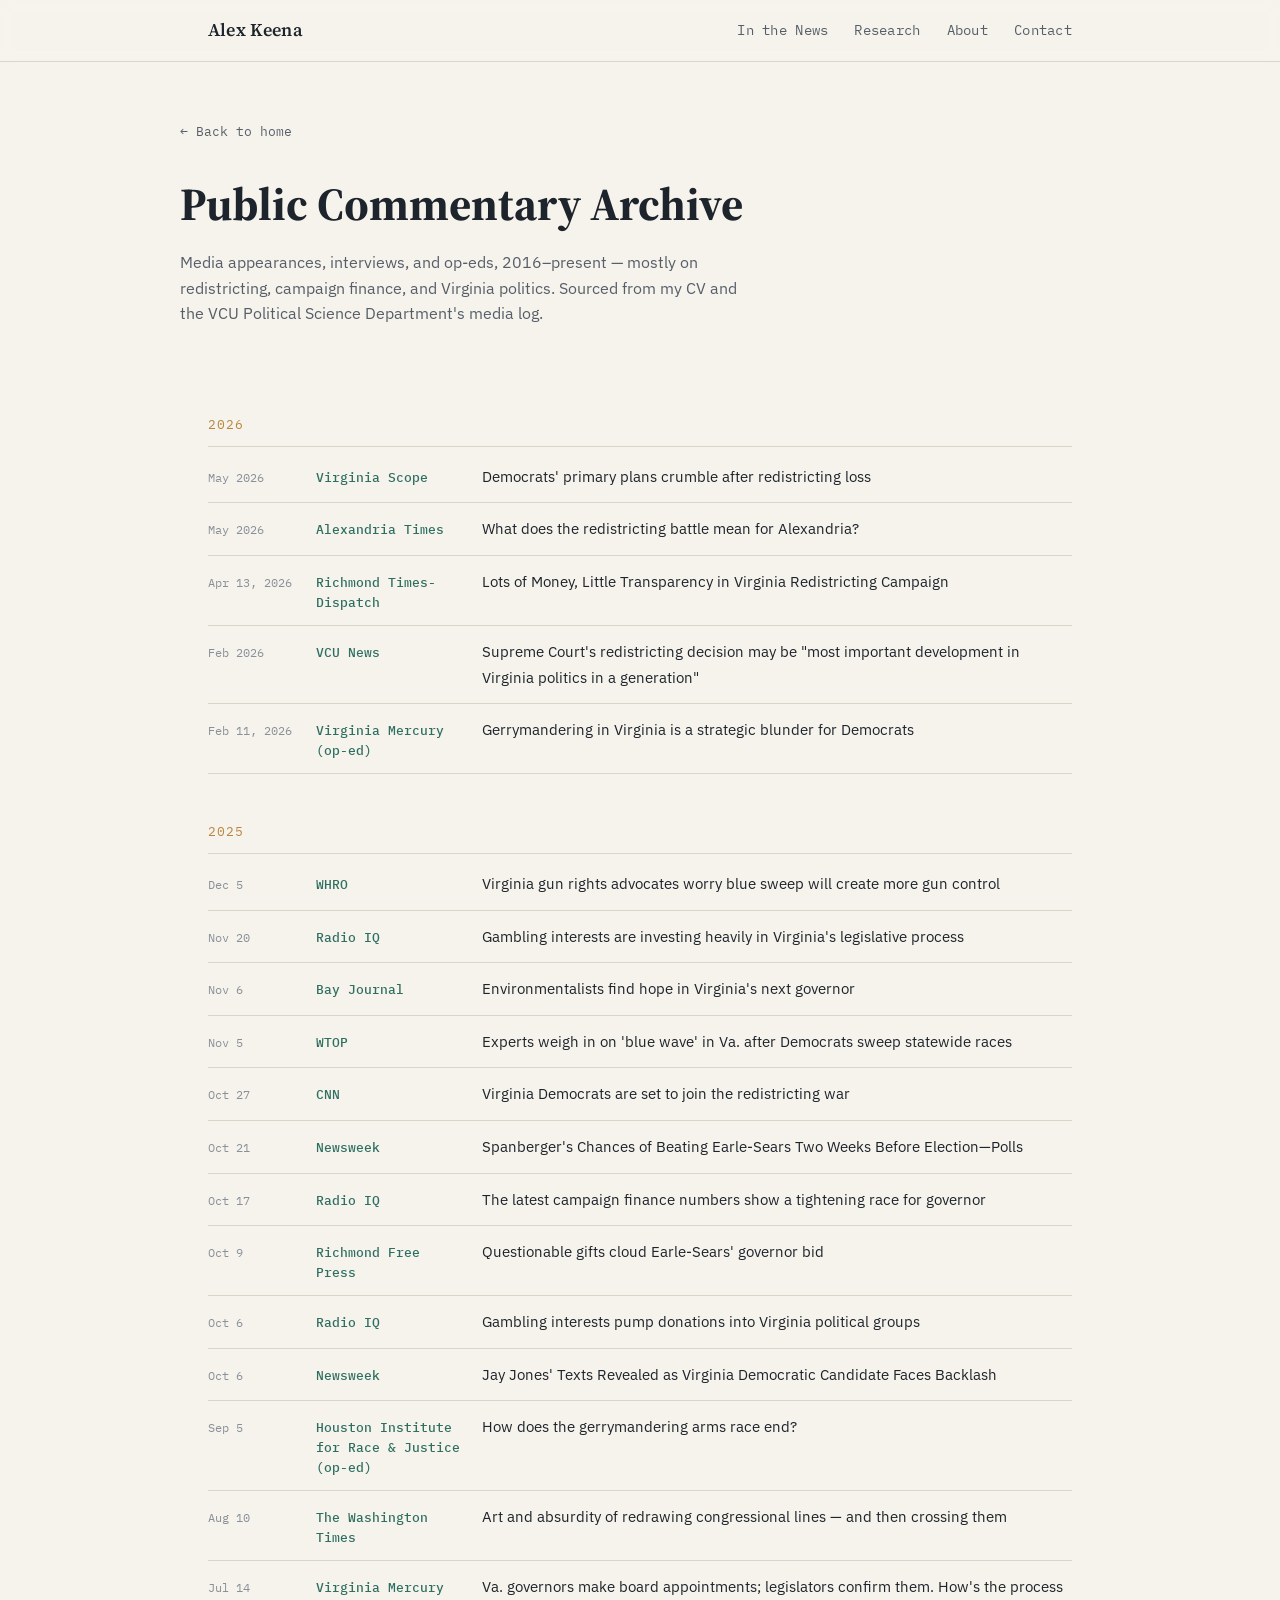
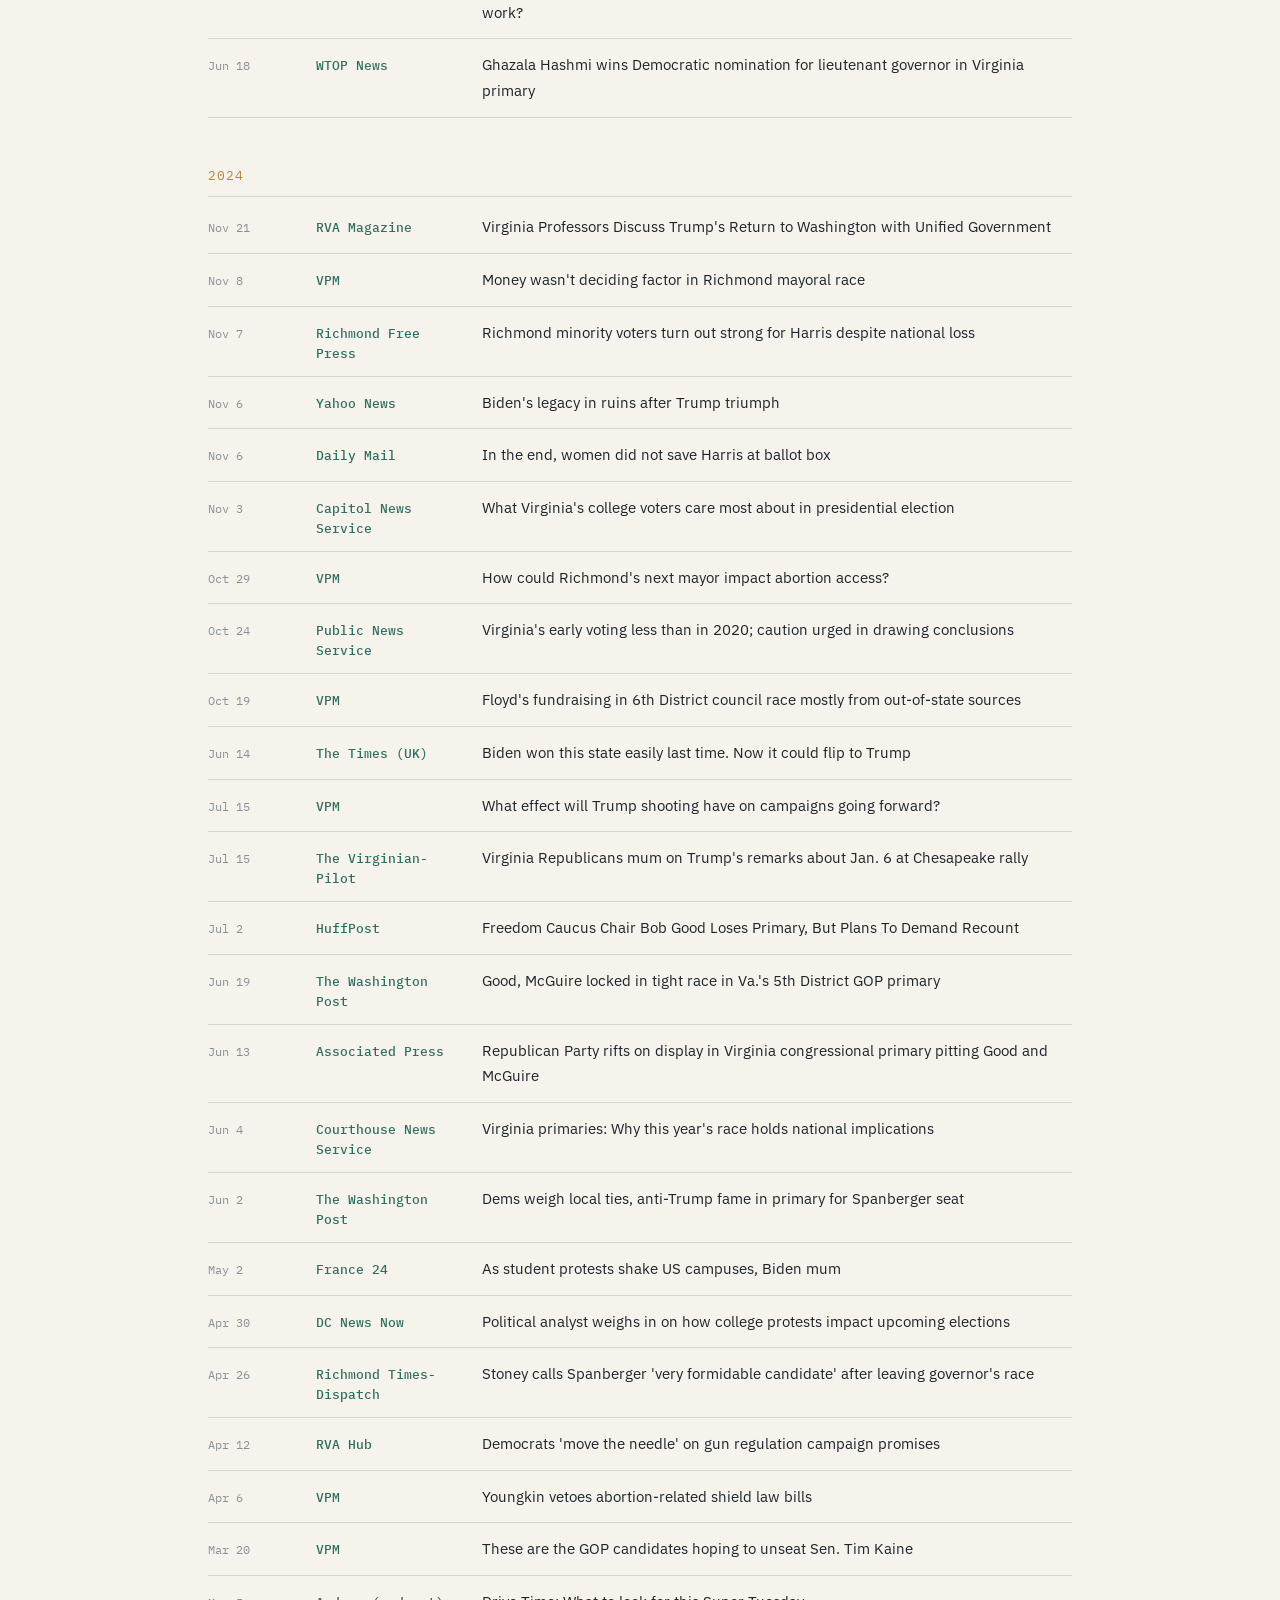
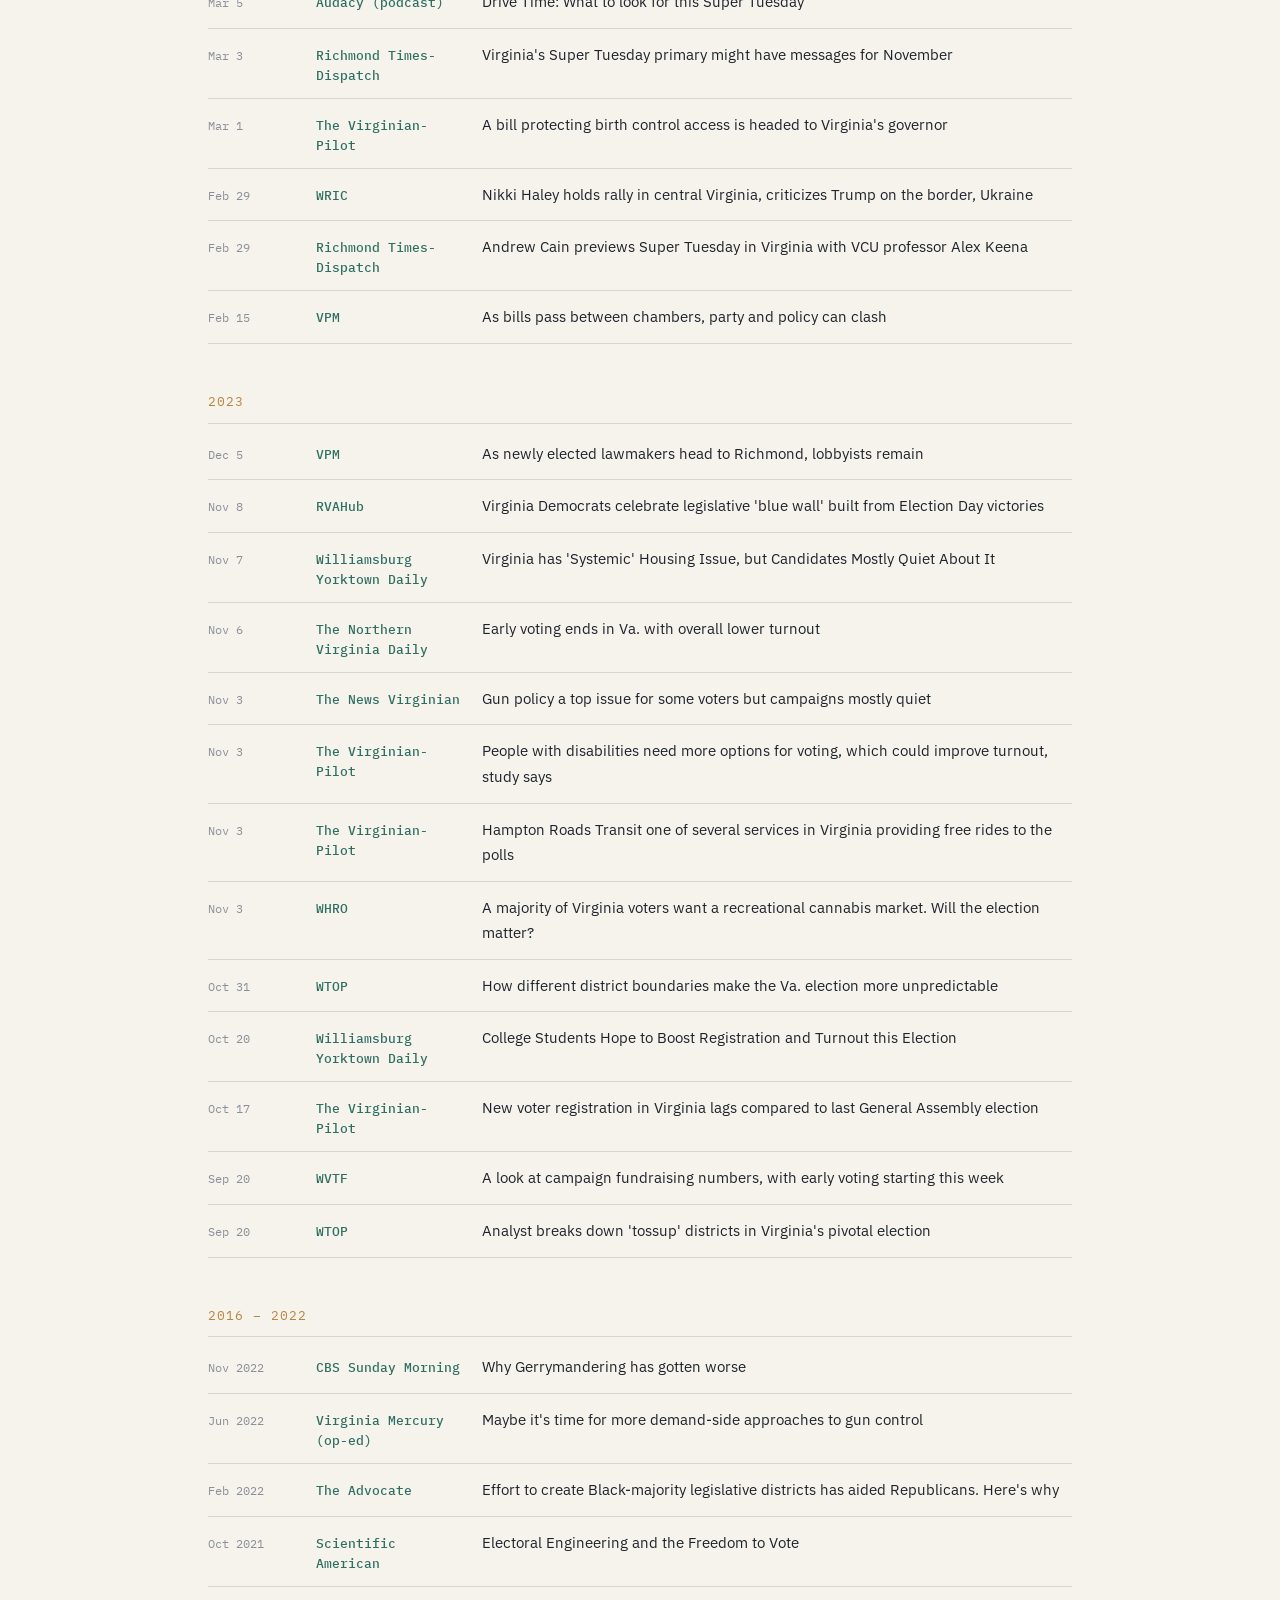
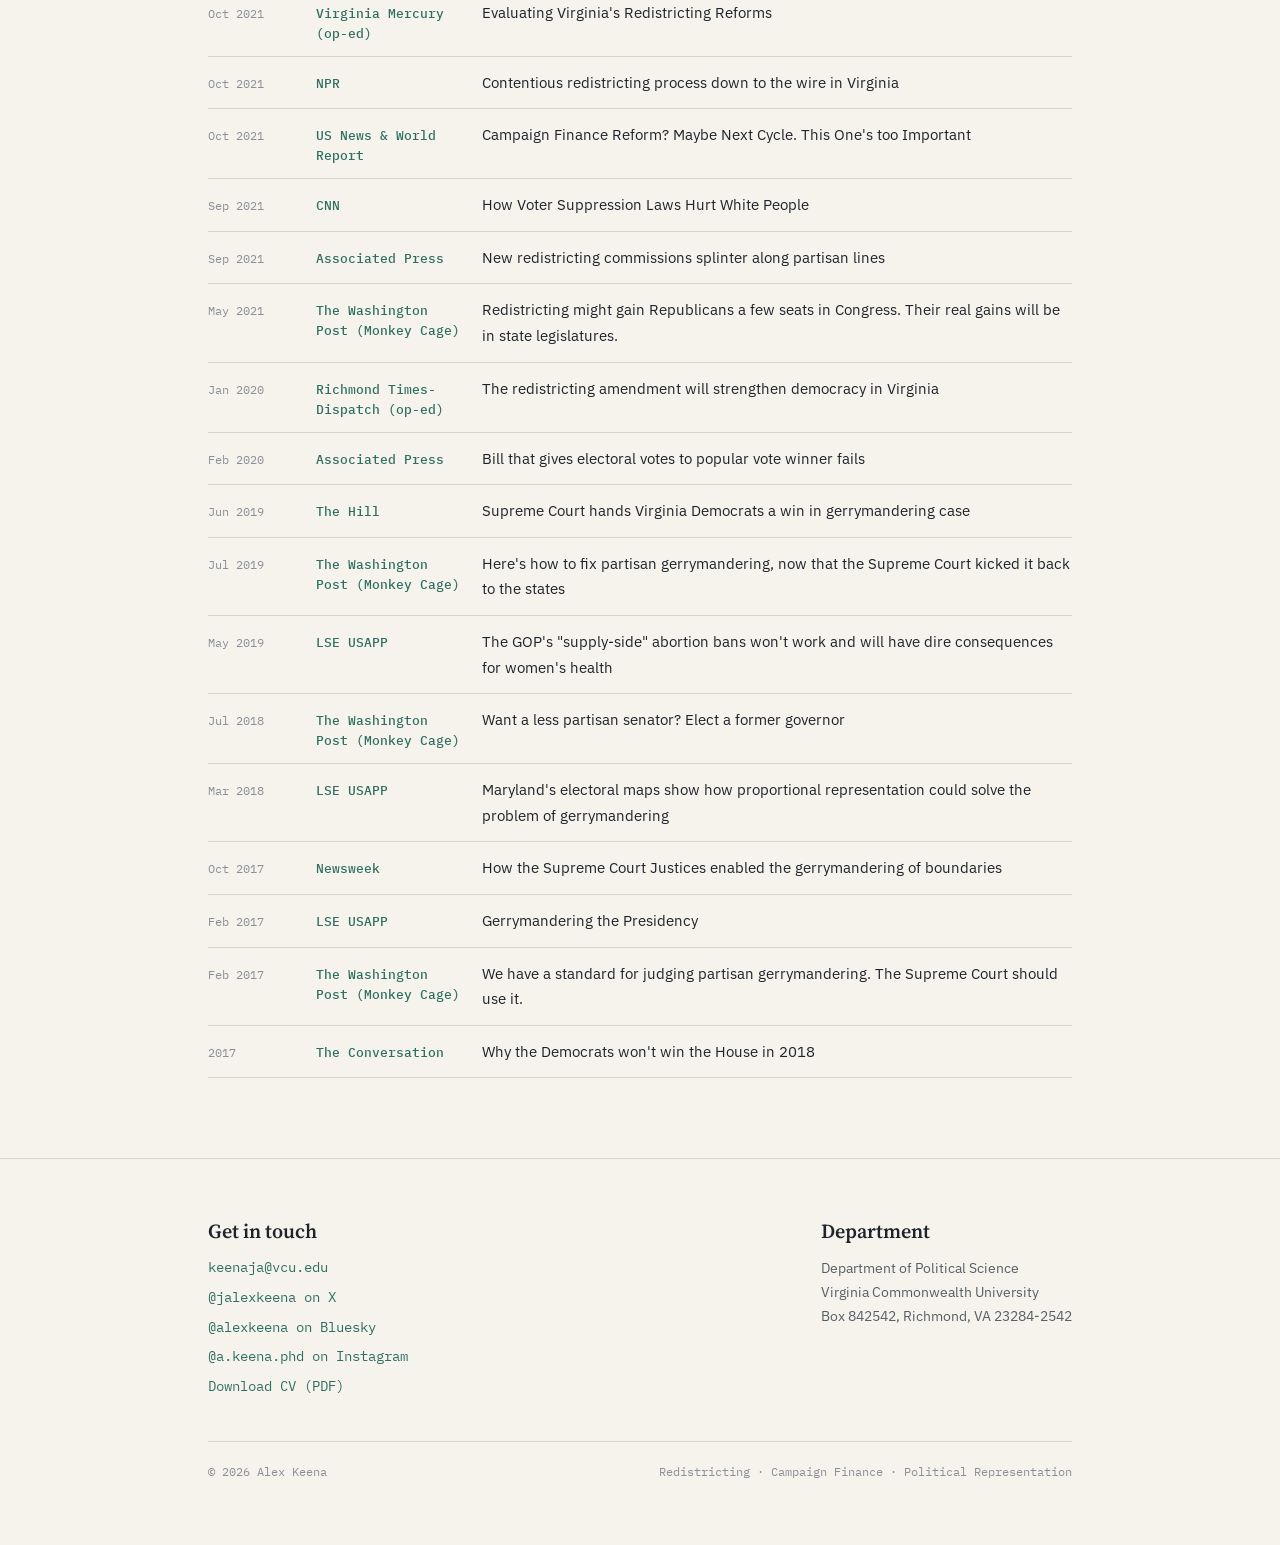
==== archive.html @ f8200baa "Add files via upload" ====
<!DOCTYPE html>
<html lang="en">
<head>
<meta charset="UTF-8">
<meta name="viewport" content="width=device-width, initial-scale=1.0">
<title>Public Commentary Archive — Alex Keena</title>
<meta name="description" content="Full archive of Alex Keena's media appearances, op-eds, and interviews, 2016–present.">
<link rel="preconnect" href="https://fonts.googleapis.com">
<link rel="preconnect" href="https://fonts.gstatic.com" crossorigin>
<link href="https://fonts.googleapis.com/css2?family=Source+Serif+4:ital,opsz,wght@0,8..60,400;0,8..60,500;0,8..60,600;0,8..60,700;1,8..60,500&family=IBM+Plex+Sans:wght@400;500;600&family=IBM+Plex+Mono:wght@400;500&display=swap" rel="stylesheet">
<link rel="stylesheet" href="style.css">
</head>
<body>

<header class="site-nav">
  <div class="nav-inner">
    <div class="nav-name">Alex Keena</div>
    <button class="nav-toggle" id="navToggle" aria-label="Toggle menu" aria-expanded="false">
      <svg viewBox="0 0 24 24" fill="none" stroke-width="2"><line x1="3" y1="6" x2="21" y2="6"/><line x1="3" y1="12" x2="21" y2="12"/><line x1="3" y1="18" x2="21" y2="18"/></svg>
    </button>
    <nav class="links" id="navLinks">
      <a href="index.html#news">In the News</a>
      <a href="index.html#research">Research</a>
      <a href="index.html#about">About</a>
      <a href="index.html#contact">Contact</a>
    </nav>
  </div>
</header>

<div class="wrap archive-header">
  <a class="back-link" href="index.html">← Back to home</a>
  <h1>Public Commentary Archive</h1>
  <p>Media appearances, interviews, and op-eds, 2016–present — mostly on redistricting, campaign finance, and Virginia politics. Sourced from my CV and the VCU Political Science Department's media log.</p>
</div>

<div class="wrap" style="padding-bottom: 80px;">

  <div class="archive-year">2026</div>
  <div class="archive-list">
    <div class="archive-item"><div class="a-date">May 2026</div><div class="a-outlet">Virginia Scope</div><div class="a-title"><a href="https://www.virginiascope.com/democrats-primary-plans-crumble-after-redistricting-loss/" target="_blank" rel="noopener">Democrats' primary plans crumble after redistricting loss</a></div></div>
    <div class="archive-item"><div class="a-date">May 2026</div><div class="a-outlet">Alexandria Times</div><div class="a-title"><a href="https://alextimes.com/local-news/local-government/elections/what-does-the-redistricting-battle-mean-for-alexandria/" target="_blank" rel="noopener">What does the redistricting battle mean for Alexandria?</a></div></div>
    <div class="archive-item"><div class="a-date">Apr 13, 2026</div><div class="a-outlet">Richmond Times-Dispatch</div><div class="a-title"><a href="https://richmond.com/news/state-regional/government-politics/elections/article_bbca10f8-5e83-46d0-90af-a4e0767ef361.html" target="_blank" rel="noopener">Lots of Money, Little Transparency in Virginia Redistricting Campaign</a></div></div>
    <div class="archive-item"><div class="a-date">Feb 2026</div><div class="a-outlet">VCU News</div><div class="a-title"><a href="https://news.vcu.edu/article/supreme_courts_redistricting_decision_may_be_most_important_development" target="_blank" rel="noopener">Supreme Court's redistricting decision may be "most important development in Virginia politics in a generation"</a></div></div>
    <div class="archive-item"><div class="a-date">Feb 11, 2026</div><div class="a-outlet">Virginia Mercury (op-ed)</div><div class="a-title"><a href="https://virginiamercury.com/2026/02/09/gerrymandering-in-virginia-is-a-strategic-blunder-for-democrats/" target="_blank" rel="noopener">Gerrymandering in Virginia is a strategic blunder for Democrats</a></div></div>
  </div>

  <div class="archive-year">2025</div>
  <div class="archive-list">
    <div class="archive-item"><div class="a-date">Dec 5</div><div class="a-outlet">WHRO</div><div class="a-title"><a href="https://www.whro.org/virginia-government/2025-12-05/virginia-gun-rights-advocates-worry-blue-sweep-will-create-more-gun-control" target="_blank" rel="noopener">Virginia gun rights advocates worry blue sweep will create more gun control</a></div></div>
    <div class="archive-item"><div class="a-date">Nov 20</div><div class="a-outlet">Radio IQ</div><div class="a-title"><a href="https://www.wvtf.org/news/2025-11-20/gambling-interests-are-investing-heavily-in-virginias-legislative-process" target="_blank" rel="noopener">Gambling interests are investing heavily in Virginia's legislative process</a></div></div>
    <div class="archive-item"><div class="a-date">Nov 6</div><div class="a-outlet">Bay Journal</div><div class="a-title"><a href="https://www.bayjournal.com/news/policy/environmentalists-find-hope-in-virginia-s-next-governor/article_345f9818-7b15-47af-aba8-fd713fefa359.html" target="_blank" rel="noopener">Environmentalists find hope in Virginia's next governor</a></div></div>
    <div class="archive-item"><div class="a-date">Nov 5</div><div class="a-outlet">WTOP</div><div class="a-title"><a href="https://wtop.com/elections/2025/11/blue-wave-in-va-as-democrats-sweep-statewide-races-bolster-house-of-delegates-majority/" target="_blank" rel="noopener">Experts weigh in on 'blue wave' in Va. after Democrats sweep statewide races</a></div></div>
    <div class="archive-item"><div class="a-date">Oct 27</div><div class="a-outlet">CNN</div><div class="a-title"><a href="https://www.cnn.com/2025/10/27/politics/virginia-democrats-redistricting-spanberger" target="_blank" rel="noopener">Virginia Democrats are set to join the redistricting war</a></div></div>
    <div class="archive-item"><div class="a-date">Oct 21</div><div class="a-outlet">Newsweek</div><div class="a-title"><a href="https://www.newsweek.com/spanbergers-chances-of-beating-earle-sears-two-weeks-before-election-polls-10913670" target="_blank" rel="noopener">Spanberger's Chances of Beating Earle-Sears Two Weeks Before Election—Polls</a></div></div>
    <div class="archive-item"><div class="a-date">Oct 17</div><div class="a-outlet">Radio IQ</div><div class="a-title"><a href="https://www.wvtf.org/news/2025-10-17/the-latest-campaign-finance-numbers-show-a-tightening-race-for-governor" target="_blank" rel="noopener">The latest campaign finance numbers show a tightening race for governor</a></div></div>
    <div class="archive-item"><div class="a-date">Oct 9</div><div class="a-outlet">Richmond Free Press</div><div class="a-title"><a href="https://richmondfreepress.com/news/2025/oct/09/questionable-gifts-cloud-earle-sears-governor-bid/" target="_blank" rel="noopener">Questionable gifts cloud Earle-Sears' governor bid</a></div></div>
    <div class="archive-item"><div class="a-date">Oct 6</div><div class="a-outlet">Radio IQ</div><div class="a-title"><a href="https://www.wvtf.org/news/2025-10-06/gambling-interests-pump-donations-into-virginia-political-groups" target="_blank" rel="noopener">Gambling interests pump donations into Virginia political groups</a></div></div>
    <div class="archive-item"><div class="a-date">Oct 6</div><div class="a-outlet">Newsweek</div><div class="a-title"><a href="https://www.newsweek.com/jay-jones-texts-revealed-as-virginia-democratic-candidate-faces-backlash-10835381" target="_blank" rel="noopener">Jay Jones' Texts Revealed as Virginia Democratic Candidate Faces Backlash</a></div></div>
    <div class="archive-item"><div class="a-date">Sep 5</div><div class="a-outlet">Houston Institute for Race &amp; Justice (op-ed)</div><div class="a-title"><a href="https://houstoninstitute.substack.com/p/how-does-the-gerrymandering-arms" target="_blank" rel="noopener">How does the gerrymandering arms race end?</a></div></div>
    <div class="archive-item"><div class="a-date">Aug 10</div><div class="a-outlet">The Washington Times</div><div class="a-title"><a href="https://www.washingtontimes.com/news/2025/aug/10/sordid-history-gerrymandering/" target="_blank" rel="noopener">Art and absurdity of redrawing congressional lines — and then crossing them</a></div></div>
    <div class="archive-item"><div class="a-date">Jul 14</div><div class="a-outlet">Virginia Mercury</div><div class="a-title"><a href="https://virginiamercury.com/2025/07/14/va-governors-make-board-appointments-legislators-confirm-them-hows-the-process-work/" target="_blank" rel="noopener">Va. governors make board appointments; legislators confirm them. How's the process work?</a></div></div>
    <div class="archive-item"><div class="a-date">Jun 18</div><div class="a-outlet">WTOP News</div><div class="a-title"><a href="https://wtop.com/virginia-election/2025/06/virginians-pick-their-democratic-ticket-setting-up-consequential-november-election/" target="_blank" rel="noopener">Ghazala Hashmi wins Democratic nomination for lieutenant governor in Virginia primary</a></div></div>
  </div>

  <div class="archive-year">2024</div>
  <div class="archive-list">
    <div class="archive-item"><div class="a-date">Nov 21</div><div class="a-outlet">RVA Magazine</div><div class="a-title"><a href="https://rvamag.com/politics/virginia-professors-discuss-trumps-return-to-washington-with-unified-government.html" target="_blank" rel="noopener">Virginia Professors Discuss Trump's Return to Washington with Unified Government</a></div></div>
    <div class="archive-item"><div class="a-date">Nov 8</div><div class="a-outlet">VPM</div><div class="a-title"><a href="https://www.vpm.org/elections/2024-11-08/danny-avula-harrison-roday-richmond-mayor-2024-election-fundraising" target="_blank" rel="noopener">Money wasn't deciding factor in Richmond mayoral race</a></div></div>
    <div class="archive-item"><div class="a-date">Nov 7</div><div class="a-outlet">Richmond Free Press</div><div class="a-title"><a href="https://richmondfreepress.com/news/2024/nov/07/richmond-minority-voters-turn-out-strong-for-harris-despite-national-loss/" target="_blank" rel="noopener">Richmond minority voters turn out strong for Harris despite national loss</a></div></div>
    <div class="archive-item"><div class="a-date">Nov 6</div><div class="a-outlet">Yahoo News</div><div class="a-title"><a href="https://sg.news.yahoo.com/bidens-legacy-ruins-trump-triumph-231400834.html" target="_blank" rel="noopener">Biden's legacy in ruins after Trump triumph</a></div></div>
    <div class="archive-item"><div class="a-date">Nov 6</div><div class="a-outlet">Daily Mail</div><div class="a-title"><a href="https://www.dailymail.co.uk/wires/afp/article-14051897/In-end-women-did-not-save-Harris-ballot-box.html" target="_blank" rel="noopener">In the end, women did not save Harris at ballot box</a></div></div>
    <div class="archive-item"><div class="a-date">Nov 3</div><div class="a-outlet">Capitol News Service</div><div class="a-title"><a href="https://www.whro.org/elections/2024-11-03/what-virginias-college-voters-care-most-about-in-presidential-election" target="_blank" rel="noopener">What Virginia's college voters care most about in presidential election</a></div></div>
    <div class="archive-item"><div class="a-date">Oct 29</div><div class="a-outlet">VPM</div><div class="a-title"><a href="https://www.vpm.org/elections/2024-10-29/addison-avula-mosby-neblett-roday-richmond-mayor-abortion-access" target="_blank" rel="noopener">How could Richmond's next mayor impact abortion access?</a></div></div>
    <div class="archive-item"><div class="a-date">Oct 24</div><div class="a-outlet">Public News Service</div><div class="a-title"><a href="https://www.publicnewsservice.org/2024-10-24/civic-engagement-and-voting/virginias-early-voting-less-than-in-2020-caution-urged-in-drawing-conclusions/a93146-1" target="_blank" rel="noopener">Virginia's early voting less than in 2020; caution urged in drawing conclusions</a></div></div>
    <div class="archive-item"><div class="a-date">Oct 19</div><div class="a-outlet">VPM</div><div class="a-title"><a href="https://www.vpm.org/elections/2024-10-19/tavares-floyd-fundraising-richmond-6th-district-city-council" target="_blank" rel="noopener">Floyd's fundraising in 6th District council race mostly from out-of-state sources</a></div></div>
    <div class="archive-item"><div class="a-date">Jun 14</div><div class="a-outlet">The Times (UK)</div><div class="a-title"><a href="https://www.thetimes.com/world/us-world/article/virginia-democrat-republican-swing-state-election-2024-37zh6xlf8" target="_blank" rel="noopener">Biden won this state easily last time. Now it could flip to Trump</a></div></div>
    <div class="archive-item"><div class="a-date">Jul 15</div><div class="a-outlet">VPM</div><div class="a-title"><a href="https://www.vpm.org/news/2024-07-15/trump-assassination-attempt-local-national-campaigns" target="_blank" rel="noopener">What effect will Trump shooting have on campaigns going forward?</a></div></div>
    <div class="archive-item"><div class="a-date">Jul 15</div><div class="a-outlet">The Virginian-Pilot</div><div class="a-title"><a href="https://www.pilotonline.com/2024/07/13/virginia-republicans-mum-on-trumps-remarks-about-jan-6-at-chesapeake-rally/" target="_blank" rel="noopener">Virginia Republicans mum on Trump's remarks about Jan. 6 at Chesapeake rally</a></div></div>
    <div class="archive-item"><div class="a-date">Jul 2</div><div class="a-outlet">HuffPost</div><div class="a-title"><a href="https://www.huffpost.com/entry/bob-good-john-mcguire-donald-trump_n_6671c439e4b0a1f905ba6261" target="_blank" rel="noopener">Freedom Caucus Chair Bob Good Loses Primary, But Plans To Demand Recount</a></div></div>
    <div class="archive-item"><div class="a-date">Jun 19</div><div class="a-outlet">The Washington Post</div><div class="a-title"><a href="https://www.washingtonpost.com/dc-md-va/2024/06/18/virgina-district-5-primary-good-mcguire/" target="_blank" rel="noopener">Good, McGuire locked in tight race in Va.'s 5th District GOP primary</a></div></div>
    <div class="archive-item"><div class="a-date">Jun 13</div><div class="a-outlet">Associated Press</div><div class="a-title"><a href="https://apnews.com/article/virginia-primary-good-mcguire-dfae7b72cd861dce5da981506fdd6a7c" target="_blank" rel="noopener">Republican Party rifts on display in Virginia congressional primary pitting Good and McGuire</a></div></div>
    <div class="archive-item"><div class="a-date">Jun 4</div><div class="a-outlet">Courthouse News Service</div><div class="a-title"><a href="https://www.courthousenews.com/virginia-primaries-why-this-years-race-holds-national-implications/" target="_blank" rel="noopener">Virginia primaries: Why this year's race holds national implications</a></div></div>
    <div class="archive-item"><div class="a-date">Jun 2</div><div class="a-outlet">The Washington Post</div><div class="a-title"><a href="https://www.washingtonpost.com/dc-md-va/2024/06/02/virginia-7th-district-democratic-primary-vindman-spanberger/" target="_blank" rel="noopener">Dems weigh local ties, anti-Trump fame in primary for Spanberger seat</a></div></div>
    <div class="archive-item"><div class="a-date">May 2</div><div class="a-outlet">France 24</div><div class="a-title"><a href="https://www.france24.com/en/live-news/20240502-as-student-protests-shake-us-campuses-biden-mum" target="_blank" rel="noopener">As student protests shake US campuses, Biden mum</a></div></div>
    <div class="archive-item"><div class="a-date">Apr 30</div><div class="a-outlet">DC News Now</div><div class="a-title"><a href="https://www.dcnewsnow.com/news/local-news/washington-dc/political-analyst-weighs-in-on-how-country-wide-college-protests-of-israel-hamas-war-impacts-upcoming-elections/" target="_blank" rel="noopener">Political analyst weighs in on how college protests impact upcoming elections</a></div></div>
    <div class="archive-item"><div class="a-date">Apr 26</div><div class="a-outlet">Richmond Times-Dispatch</div><div class="a-title"><a href="https://richmond.com/news/state-regional/government-politics/elections/levar-stoney-abigail-spanberger-governor-lieutenant-governor-aaron-rouse-ghazala-hashmi/article_a442be9c-026b-11ef-9f54-93af3b7143b2.html" target="_blank" rel="noopener">Stoney calls Spanberger 'very formidable candidate' after leaving governor's race</a></div></div>
    <div class="archive-item"><div class="a-date">Apr 12</div><div class="a-outlet">RVA Hub</div><div class="a-title"><a href="https://rvahub.com/2024/04/12/democrats-move-the-needle-on-gun-regulation-campaign-promises/" target="_blank" rel="noopener">Democrats 'move the needle' on gun regulation campaign promises</a></div></div>
    <div class="archive-item"><div class="a-date">Apr 6</div><div class="a-outlet">VPM</div><div class="a-title"><a href="https://www.vpm.org/news/2024-04-06/youngkin-veto-shield-law-abortion" target="_blank" rel="noopener">Youngkin vetoes abortion-related shield law bills</a></div></div>
    <div class="archive-item"><div class="a-date">Mar 20</div><div class="a-outlet">VPM</div><div class="a-title"><a href="https://www.vpm.org/news/2024-03-20/virginia-senate-tim-kaine-democrat-republican-election-2024" target="_blank" rel="noopener">These are the GOP candidates hoping to unseat Sen. Tim Kaine</a></div></div>
    <div class="archive-item"><div class="a-date">Mar 5</div><div class="a-outlet">Audacy (podcast)</div><div class="a-title"><a href="https://www.audacy.com/podcast/wcbsam-on-demand-ffbd1/episodes/drive-time-what-to-look-for-this-super-tuesday-ae49c" target="_blank" rel="noopener">Drive Time: What to look for this Super Tuesday</a></div></div>
    <div class="archive-item"><div class="a-date">Mar 3</div><div class="a-outlet">Richmond Times-Dispatch</div><div class="a-title"><a href="https://richmond.com/news/state-regional/government-politics/virginia-super-tuesday-trump-haley-biden/article_a4a2679e-d7cc-11ee-9d31-330a7493c706.html" target="_blank" rel="noopener">Virginia's Super Tuesday primary might have messages for November</a></div></div>
    <div class="archive-item"><div class="a-date">Mar 1</div><div class="a-outlet">The Virginian-Pilot</div><div class="a-title"><a href="https://www.pilotonline.com/2024/03/01/a-bill-protecting-birth-control-access-is-headed-to-virginias-governor-heres-why-republicans-said-they-opposed-it/" target="_blank" rel="noopener">A bill protecting birth control access is headed to Virginia's governor</a></div></div>
    <div class="archive-item"><div class="a-date">Feb 29</div><div class="a-outlet">WRIC</div><div class="a-title"><a href="https://www.wric.com/news/local-news/henrico-county/nikki-haley-holds-rally-in-central-virginia-criticizes-trump-on-the-border-ukraine/" target="_blank" rel="noopener">Nikki Haley holds rally in central Virginia, criticizes Trump on the border, Ukraine</a></div></div>
    <div class="archive-item"><div class="a-date">Feb 29</div><div class="a-outlet">Richmond Times-Dispatch</div><div class="a-title"><a href="https://richmond.com/news/local/govt-and-politics/andrew-cain-previews-super-tuesday-in-virginia-with-vcu-professor-alex-keena/video_d8d7ccdd-e844-57cb-93b0-955f03200e68.html" target="_blank" rel="noopener">Andrew Cain previews Super Tuesday in Virginia with VCU professor Alex Keena</a></div></div>
    <div class="archive-item"><div class="a-date">Feb 15</div><div class="a-outlet">VPM</div><div class="a-title"><a href="https://www.vpm.org/news/2024-02-15/crossover-ga-legislation-party-policy-clash" target="_blank" rel="noopener">As bills pass between chambers, party and policy can clash</a></div></div>
  </div>

  <div class="archive-year">2023</div>
  <div class="archive-list">
    <div class="archive-item"><div class="a-date">Dec 5</div><div class="a-outlet">VPM</div><div class="a-title"><a href="https://www.vpm.org/news/2023-12-05/virginia-general-assembly-2024-lobbyists-politics-policy-influence" target="_blank" rel="noopener">As newly elected lawmakers head to Richmond, lobbyists remain</a></div></div>
    <div class="archive-item"><div class="a-date">Nov 8</div><div class="a-outlet">RVAHub</div><div class="a-title"><a href="https://rvahub.com/2023/11/08/virginia-democrats-celebrate-legislative-blue-wall-built-from-election-day-victories/" target="_blank" rel="noopener">Virginia Democrats celebrate legislative 'blue wall' built from Election Day victories</a></div></div>
    <div class="archive-item"><div class="a-date">Nov 7</div><div class="a-outlet">Williamsburg Yorktown Daily</div><div class="a-title"><a href="https://wydaily.com/news/2023/11/07/virginia-has-systemic-housing-issue-but-candidates-mostly-quiet-about-it/" target="_blank" rel="noopener">Virginia has 'Systemic' Housing Issue, but Candidates Mostly Quiet About It</a></div></div>
    <div class="archive-item"><div class="a-date">Nov 6</div><div class="a-outlet">The Northern Virginia Daily</div><div class="a-title"><a href="https://www.nvdaily.com/nvdaily/early-voting-ends-in-va-with-overall-lower-turnout/article_06a88401-8e2e-5148-9a6b-d92a5c415aac.html" target="_blank" rel="noopener">Early voting ends in Va. with overall lower turnout</a></div></div>
    <div class="archive-item"><div class="a-date">Nov 3</div><div class="a-outlet">The News Virginian</div><div class="a-title"><a href="https://newsvirginian.com/news/state-regional/government-politics/gun-policy-a-top-issue-for-some-voters-but-campaigns-mostly-quiet/article_bf29c278-7a03-11ee-bfd4-079f77797a77.html" target="_blank" rel="noopener">Gun policy a top issue for some voters but campaigns mostly quiet</a></div></div>
    <div class="archive-item"><div class="a-date">Nov 3</div><div class="a-outlet">The Virginian-Pilot</div><div class="a-title"><a href="https://www.pilotonline.com/2023/11/03/people-with-disabilities-need-more-options-for-voting-which-could-improve-turnout-study-says/" target="_blank" rel="noopener">People with disabilities need more options for voting, which could improve turnout, study says</a></div></div>
    <div class="archive-item"><div class="a-date">Nov 3</div><div class="a-outlet">The Virginian-Pilot</div><div class="a-title"><a href="https://www.pilotonline.com/2023/11/03/hampton-roads-transit-one-of-several-services-in-virginia-providing-free-rides-to-the-polls/" target="_blank" rel="noopener">Hampton Roads Transit one of several services in Virginia providing free rides to the polls</a></div></div>
    <div class="archive-item"><div class="a-date">Nov 3</div><div class="a-outlet">WHRO</div><div class="a-title"><a href="https://whro.org/news/local-news/42530-a-majority-of-virginia-voters-want-a-recreational-cannabis-market-will-the-election-matter" target="_blank" rel="noopener">A majority of Virginia voters want a recreational cannabis market. Will the election matter?</a></div></div>
    <div class="archive-item"><div class="a-date">Oct 31</div><div class="a-outlet">WTOP</div><div class="a-title"><a href="https://wtop.com/virginia/2023/10/how-different-district-boundaries-make-the-va-election-more-unpredictable/" target="_blank" rel="noopener">How different district boundaries make the Va. election more unpredictable</a></div></div>
    <div class="archive-item"><div class="a-date">Oct 20</div><div class="a-outlet">Williamsburg Yorktown Daily</div><div class="a-title"><a href="https://wydaily.com/latest-news/2023/10/20/college-students-hope-to-boost-registration-and-turnout-this-election/" target="_blank" rel="noopener">College Students Hope to Boost Registration and Turnout this Election</a></div></div>
    <div class="archive-item"><div class="a-date">Oct 17</div><div class="a-outlet">The Virginian-Pilot</div><div class="a-title"><a href="https://www.pilotonline.com/2023/10/16/new-voter-registration-in-virginia-lags-compared-to-last-general-assembly-election/" target="_blank" rel="noopener">New voter registration in Virginia lags compared to last General Assembly election</a></div></div>
    <div class="archive-item"><div class="a-date">Sep 20</div><div class="a-outlet">WVTF</div><div class="a-title"><a href="https://www.wvtf.org/news/2023-09-20/a-look-at-campaign-fundraising-numbers-with-early-voting-starting-this-week" target="_blank" rel="noopener">A look at campaign fundraising numbers, with early voting starting this week</a></div></div>
    <div class="archive-item"><div class="a-date">Sep 20</div><div class="a-outlet">WTOP</div><div class="a-title"><a href="https://wtop.com/local-politics-elections-news/2023/09/analyst-breaks-down-toss-up-districts-in-virginias-pivotal-election/" target="_blank" rel="noopener">Analyst breaks down 'tossup' districts in Virginia's pivotal election</a></div></div>
  </div>

  <div class="archive-year">2016 – 2022</div>
  <div class="archive-list">
    <div class="archive-item"><div class="a-date">Nov 2022</div><div class="a-outlet">CBS Sunday Morning</div><div class="a-title"><a href="https://www.cbsnews.com/news/why-gerrymandering-has-gotten-worse/" target="_blank" rel="noopener">Why Gerrymandering has gotten worse</a></div></div>
    <div class="archive-item"><div class="a-date">Jun 2022</div><div class="a-outlet">Virginia Mercury (op-ed)</div><div class="a-title"><a href="https://www.virginiamercury.com/2022/06/10/a-demand-side-approach-to-gun-control/" target="_blank" rel="noopener">Maybe it's time for more demand-side approaches to gun control</a></div></div>
    <div class="archive-item"><div class="a-date">Feb 2022</div><div class="a-outlet">The Advocate</div><div class="a-title"><a href="https://www.theadvocate.com/baton_rouge/news/politics/article_871bebe4-9694-11ec-a602-079ea213bb04.html" target="_blank" rel="noopener">Effort to create Black-majority legislative districts has aided Republicans. Here's why</a></div></div>
    <div class="archive-item"><div class="a-date">Oct 2021</div><div class="a-outlet">Scientific American</div><div class="a-title"><a href="https://www.scientificamerican.com/article/electoral-engineering-and-the-freedom-to-vote/" target="_blank" rel="noopener">Electoral Engineering and the Freedom to Vote</a></div></div>
    <div class="archive-item"><div class="a-date">Oct 2021</div><div class="a-outlet">Virginia Mercury (op-ed)</div><div class="a-title"><a href="https://www.virginiamercury.com/2021/10/19/evaluating-virginias-redistricting-reforms/" target="_blank" rel="noopener">Evaluating Virginia's Redistricting Reforms</a></div></div>
    <div class="archive-item"><div class="a-date">Oct 2021</div><div class="a-outlet">NPR</div><div class="a-title"><a href="https://www.npr.org/local/305/2021/10/18/1047021030/contentious-redistricting-process-down-to-the-wire-in-virginia" target="_blank" rel="noopener">Contentious redistricting process down to the wire in Virginia</a></div></div>
    <div class="archive-item"><div class="a-date">Oct 2021</div><div class="a-outlet">US News &amp; World Report</div><div class="a-title"><a href="https://www.usnews.com/news/elections/articles/2021-10-07/campaign-finance-reform-maybe-next-cycle-this-ones-too-important" target="_blank" rel="noopener">Campaign Finance Reform? Maybe Next Cycle. This One's too Important</a></div></div>
    <div class="archive-item"><div class="a-date">Sep 2021</div><div class="a-outlet">CNN</div><div class="a-title"><a href="https://www.cnn.com/2021/09/25/politics/voter-suppression-white-people-blake/index.html" target="_blank" rel="noopener">How Voter Suppression Laws Hurt White People</a></div></div>
    <div class="archive-item"><div class="a-date">Sep 2021</div><div class="a-outlet">Associated Press</div><div class="a-title"><a href="https://apnews.com/article/elections-ohio-virginia-redistricting-voting-districts-b27ebd5a7dd99ad613ac896ed16ffcde" target="_blank" rel="noopener">New redistricting commissions splinter along partisan lines</a></div></div>
    <div class="archive-item"><div class="a-date">May 2021</div><div class="a-outlet">The Washington Post (Monkey Cage)</div><div class="a-title"><a href="https://www.washingtonpost.com/politics/2021/05/04/redistricting-might-gain-republicans-few-seats-congress-their-real-gains-will-be-state-legislatures/" target="_blank" rel="noopener">Redistricting might gain Republicans a few seats in Congress. Their real gains will be in state legislatures.</a></div></div>
    <div class="archive-item"><div class="a-date">Jan 2020</div><div class="a-outlet">Richmond Times-Dispatch (op-ed)</div><div class="a-title"><a href="https://www.richmond.com/opinion/columnists/alex-keena-michael-d-gilbert-and-rebecca-green-column-the/article_a0f8f5e3-542d-5f73-9337-4387984a80c3.html" target="_blank" rel="noopener">The redistricting amendment will strengthen democracy in Virginia</a></div></div>
    <div class="archive-item"><div class="a-date">Feb 2020</div><div class="a-outlet">Associated Press</div><div class="a-title"><a href="https://apnews.com/article/08f5820dc342dee11bf416632b3cf982" target="_blank" rel="noopener">Bill that gives electoral votes to popular vote winner fails</a></div></div>
    <div class="archive-item"><div class="a-date">Jun 2019</div><div class="a-outlet">The Hill</div><div class="a-title"><a href="https://thehill.com/regulation/court-battles/448876-supreme-court-hands-virginia-democrats-a-win-in-gerrymandering-case/" target="_blank" rel="noopener">Supreme Court hands Virginia Democrats a win in gerrymandering case</a></div></div>
    <div class="archive-item"><div class="a-date">Jul 2019</div><div class="a-outlet">The Washington Post (Monkey Cage)</div><div class="a-title"><a href="https://www.washingtonpost.com/politics/2019/07/02/heres-how-fix-partisan-gerrymandering-now-that-supreme-court-kicked-it-back-states/" target="_blank" rel="noopener">Here's how to fix partisan gerrymandering, now that the Supreme Court kicked it back to the states</a></div></div>
    <div class="archive-item"><div class="a-date">May 2019</div><div class="a-outlet">LSE USAPP</div><div class="a-title"><a href="https://blogs.lse.ac.uk/usappblog/2019/05/23/the-gops-supply-side-abortion-bans-wont-work-and-will-have-dire-consequences-for-womens-health/" target="_blank" rel="noopener">The GOP's "supply-side" abortion bans won't work and will have dire consequences for women's health</a></div></div>
    <div class="archive-item"><div class="a-date">Jul 2018</div><div class="a-outlet">The Washington Post (Monkey Cage)</div><div class="a-title"><a href="https://www.washingtonpost.com/news/monkey-cage/wp/2018/07/31/want-a-less-partisan-senator-elect-a-former-governor" target="_blank" rel="noopener">Want a less partisan senator? Elect a former governor</a></div></div>
    <div class="archive-item"><div class="a-date">Mar 2018</div><div class="a-outlet">LSE USAPP</div><div class="a-title"><a href="http://eprints.lse.ac.uk/89307/" target="_blank" rel="noopener">Maryland's electoral maps show how proportional representation could solve the problem of gerrymandering</a></div></div>
    <div class="archive-item"><div class="a-date">Oct 2017</div><div class="a-outlet">Newsweek</div><div class="a-title"><a href="https://www.newsweek.com/how-supreme-court-enabled-gerrymandering-boundaries-692836" target="_blank" rel="noopener">How the Supreme Court Justices enabled the gerrymandering of boundaries</a></div></div>
    <div class="archive-item"><div class="a-date">Feb 2017</div><div class="a-outlet">LSE USAPP</div><div class="a-title"><a href="http://blogs.lse.ac.uk/usappblog/2017/02/08/gerrymandering-the-presidency-why-trump-could-lose-the-popular-vote-in-2020-by-6-percent-and-still-win-a-second-term/" target="_blank" rel="noopener">Gerrymandering the Presidency</a></div></div>
    <div class="archive-item"><div class="a-date">Feb 2017</div><div class="a-outlet">The Washington Post (Monkey Cage)</div><div class="a-title"><a href="https://www.washingtonpost.com/news/monkey-cage/wp/2017/02/02/we-have-a-standard-for-judging-partisan-gerrymandering-the-supreme-court-should-use-it/" target="_blank" rel="noopener">We have a standard for judging partisan gerrymandering. The Supreme Court should use it.</a></div></div>
    <div class="archive-item"><div class="a-date">2017</div><div class="a-outlet">The Conversation</div><div class="a-title"><a href="https://theconversation.com/why-the-democrats-wont-win-the-house-in-2018-68037" target="_blank" rel="noopener">Why the Democrats won't win the House in 2018</a></div></div>
  </div>

</div>

<footer id="contact">
  <div class="wrap">
    <div class="footer-grid">
      <div>
        <div class="ftitle">Get in touch</div>
        <div class="footer-links">
          <a href="mailto:keenaja@vcu.edu">keenaja@vcu.edu</a>
          <a href="https://twitter.com/jalexkeena" target="_blank" rel="noopener">@jalexkeena on X</a>
          <a href="https://bsky.app/profile/alexkeena.bsky.social" target="_blank" rel="noopener">@alexkeena on Bluesky</a>
          <a href="https://instagram.com/a.keena.phd" target="_blank" rel="noopener">@a.keena.phd on Instagram</a>
          <a href="https://drive.google.com/file/d/118q1OShhWem_gpehyqq2FQOrkwC8231Q/view" target="_blank" rel="noopener">Download CV (PDF)</a>
        </div>
      </div>
      <div>
        <div class="ftitle">Department</div>
        <address>
          Department of Political Science<br>
          Virginia Commonwealth University<br>
          Box 842542, Richmond, VA 23284-2542
        </address>
      </div>
    </div>
    <div class="footer-bottom">
      <span>© <span id="year"></span> Alex Keena</span>
      <span>Redistricting · Campaign Finance · Political Representation</span>
    </div>
  </div>
</footer>

<script>
  document.getElementById('year').textContent = new Date().getFullYear();
  const toggle = document.getElementById('navToggle');
  const links = document.getElementById('navLinks');
  toggle.addEventListener('click', () => {
    const open = links.classList.toggle('open');
    toggle.setAttribute('aria-expanded', open ? 'true' : 'false');
  });
  links.querySelectorAll('a').forEach(a => a.addEventListener('click', () => {
    links.classList.remove('open');
    toggle.setAttribute('aria-expanded', 'false');
  }));
</script>

</body>
</html>
---- style.css ----
:root{
    --bg: #F6F3ED;
    --bg-card: #FCFBF8;
    --ink: #1E242B;
    --ink-soft: #565F68;
    --ink-faint: #8A9098;
    --line: #DAD5C8;
    --accent: #2F6F62;
    --accent-soft: #E4ECE9;
    --brass: #B9863F;
    --max: 920px;
    --font-display: 'Source Serif 4', Georgia, serif;
    --font-body: 'IBM Plex Sans', -apple-system, sans-serif;
    --font-mono: 'IBM Plex Mono', monospace;
  }

  *{ box-sizing: border-box; }
  html{ scroll-behavior: smooth; }
  body{
    margin:0;
    background: var(--bg);
    color: var(--ink);
    font-family: var(--font-body);
    font-size: 16px;
    line-height: 1.6;
    -webkit-font-smoothing: antialiased;
  }
  @media (prefers-reduced-motion: reduce){
    html{ scroll-behavior: auto; }
    *{ animation-duration: 0.01ms !important; animation-iteration-count: 1 !important; transition-duration: 0.01ms !important; }
  }

  a{ color: var(--accent); text-decoration: none; }
  a:hover{ text-decoration: underline; }
  a:focus-visible, button:focus-visible{
    outline: 2px solid var(--accent);
    outline-offset: 3px;
    border-radius: 2px;
  }

  .wrap{ max-width: var(--max); margin: 0 auto; padding: 0 28px; }

  .eyebrow{
    font-family: var(--font-mono);
    font-size: 12.5px;
    letter-spacing: 0.12em;
    text-transform: uppercase;
    color: var(--accent);
    display:flex;
    align-items:center;
    gap: 10px;
    margin-bottom: 18px;
  }
  .eyebrow::before{
    content:"";
    width: 18px;
    height: 1px;
    background: var(--accent);
    display:inline-block;
  }

  /* ---------- NAV ---------- */
  header.site-nav{
    position: sticky; top:0; z-index: 50;
    background: rgba(246,243,237,0.92);
    backdrop-filter: blur(6px);
    border-bottom: 1px solid var(--line);
  }
  .nav-inner{
    max-width: var(--max); margin: 0 auto; padding: 16px 28px;
    display:flex; align-items:center; justify-content:space-between;
  }
  .nav-name{
    font-family: var(--font-display);
    font-weight: 600;
    font-size: 18px;
    letter-spacing: 0.01em;
  }
  nav.links{ display:flex; gap: 26px; }
  nav.links a{
    color: var(--ink-soft);
    font-size: 14px;
    font-family: var(--font-mono);
    letter-spacing: 0.02em;
  }
  nav.links a:hover{ color: var(--accent); text-decoration: none; }
  .nav-toggle{ display:none; background:none; border:none; cursor:pointer; padding:8px; }
  .nav-toggle svg{ width:22px; height:22px; stroke: var(--ink); }

  @media (max-width: 640px){
    nav.links{
      position:absolute; top:100%; left:0; right:0;
      flex-direction:column; background: var(--bg-card);
      border-bottom: 1px solid var(--line);
      padding: 10px 28px 18px; gap: 14px;
      display:none;
    }
    nav.links.open{ display:flex; }
    .nav-toggle{ display:block; }
  }

  /* ---------- HERO ---------- */
  .hero{
    position: relative;
    padding: 84px 0 96px;
    overflow: hidden;
  }
  .hero-line-svg{
    position:absolute; inset:0;
    width:100%; height:100%;
    z-index:0;
    opacity: 0.55;
  }
  .hero-line-svg path{
    fill:none;
    stroke: var(--accent);
    stroke-width: 1.2;
    stroke-linecap: round;
    stroke-dasharray: 2000;
    stroke-dashoffset: 2000;
    animation: draw 2.6s ease-out forwards;
  }
  .hero-line-svg path.p2{ stroke: var(--brass); animation-delay: .25s; opacity:.7;}
  .hero-line-svg path.p3{ stroke: var(--ink-faint); animation-delay: .5s; opacity:.5;}
  @keyframes draw{ to{ stroke-dashoffset: 0; } }

  .hero-content{ position:relative; z-index:1; max-width: 640px; }
  .hero h1{
    font-family: var(--font-display);
    font-weight: 700;
    font-size: clamp(42px, 7vw, 64px);
    line-height: 1.04;
    margin: 0 0 6px;
    letter-spacing: -0.01em;
  }
  .hero .role{
    font-family: var(--font-mono);
    font-size: 14px;
    color: var(--ink-soft);
    letter-spacing: 0.03em;
    margin-bottom: 26px;
  }
  .hero p.lede{
    font-size: 19px;
    color: var(--ink-soft);
    max-width: 540px;
    margin: 0 0 34px;
  }
  .hero p.lede em{ color: var(--ink); font-style: italic; }

  .cta-row{ display:flex; flex-wrap:wrap; gap: 14px; }
  .btn{
    font-family: var(--font-mono);
    font-size: 13.5px;
    letter-spacing: 0.03em;
    padding: 11px 18px;
    border: 1px solid var(--ink);
    border-radius: 2px;
    color: var(--ink);
    transition: background .15s ease, color .15s ease;
  }
  .btn:hover{ background: var(--ink); color: var(--bg); text-decoration:none; }
  .btn.primary{ background: var(--accent); border-color: var(--accent); color: #fff; }
  .btn.primary:hover{ background: #244f46; border-color:#244f46; color:#fff; }

  /* ---------- SECTION DIVIDER ---------- */
  .divider{ width:100%; overflow:hidden; line-height:0; }
  .divider svg{ width:100%; height:14px; display:block; }
  .divider path{ fill:none; stroke: var(--line); stroke-width:1; }

  section{ padding: 72px 0; }
  section.alt{ background: var(--bg-card); border-top:1px solid var(--line); border-bottom:1px solid var(--line); }

  h2.section-title{
    font-family: var(--font-display);
    font-weight: 600;
    font-size: clamp(26px, 4vw, 34px);
    margin: 0 0 36px;
    max-width: 560px;
  }

  /* ---------- COMMENTARY LIST ---------- */
  .commentary-list{ display:flex; flex-direction:column; }
  .commentary-item{
    display:grid;
    grid-template-columns: 160px 1fr auto;
    gap: 20px;
    align-items: baseline;
    padding: 20px 0;
    border-top: 1px solid var(--line);
  }
  .commentary-item:last-child{ border-bottom: 1px solid var(--line); }
  .commentary-meta{
    font-family: var(--font-mono);
    font-size: 12.5px;
    color: var(--ink-faint);
    line-height: 1.5;
  }
  .commentary-meta .outlet{
    color: var(--accent);
    font-weight: 500;
    display:block;
    margin-bottom: 3px;
  }
  .commentary-desc{ font-size: 15.5px; color: var(--ink); }
  .commentary-link{
    font-family: var(--font-mono);
    font-size: 13px;
    white-space: nowrap;
  }
  @media (max-width: 640px){
    .commentary-item{ grid-template-columns: 1fr; gap: 6px; }
    .commentary-link{ margin-top:4px; }
  }

  .more-link{ margin-top: 34px; display:inline-block; font-family: var(--font-mono); font-size: 13.5px; }

  .press-strip{
    margin-top: 44px;
    padding-top: 30px;
    border-top: 1px dashed var(--line);
  }
  .press-strip .eyebrow{ margin-bottom: 16px; }
  .press-tags{
    display:flex; flex-wrap: wrap; gap: 10px;
  }
  .press-tags a{
    font-family: var(--font-mono);
    font-size: 12.5px;
    letter-spacing: 0.02em;
    color: var(--ink-soft);
    border: 1px solid var(--line);
    border-radius: 999px;
    padding: 7px 14px;
    background: var(--bg-card);
    transition: border-color .15s ease, color .15s ease;
  }
  .press-tags a:hover{
    color: var(--accent);
    border-color: var(--accent);
    text-decoration: none;
  }

  /* ---------- RESEARCH ---------- */
  .research-grid{
    display:grid;
    grid-template-columns: repeat(3, 1fr);
    gap: 1px;
    background: var(--line);
    border: 1px solid var(--line);
  }
  .research-card{
    background: var(--bg-card);
    padding: 30px 26px;
  }
  .research-card h3{
    font-family: var(--font-display);
    font-size: 19px;
    font-weight: 600;
    margin: 0 0 10px;
  }
  .research-card p{
    font-size: 14.5px;
    color: var(--ink-soft);
    margin: 0 0 16px;
  }
  .research-card ul{ list-style:none; padding:0; margin:0; font-size: 13.5px; }
  .research-card li{ margin-bottom: 8px; }
  .research-card li a{ color: var(--ink); border-bottom: 1px dotted var(--ink-faint); }
  .research-card li a:hover{ color: var(--accent); border-color: var(--accent); }
  @media (max-width: 760px){
    .research-grid{ grid-template-columns: 1fr; }
  }

  /* ---------- ABOUT ---------- */
  .about-layout{
    display:grid;
    grid-template-columns: 200px 1fr;
    gap: 44px;
    align-items: start;
  }
  .about-photo{
    width: 100%;
    aspect-ratio: 4/5;
    border: 1px solid var(--line);
    border-radius: 2px;
    overflow: hidden;
  }
  .about-photo img{
    width: 100%; height: 100%;
    object-fit: cover;
    display: block;
    filter: grayscale(8%);
  }
  .about-text p{ font-size: 16px; color: var(--ink-soft); margin: 0 0 18px; }
  .about-text strong{ color: var(--ink); }
  .credentials{
    font-family: var(--font-mono);
    font-size: 13px;
    color: var(--ink-soft);
    border-top: 1px solid var(--line);
    margin-top: 24px;
    padding-top: 20px;
    display:grid; gap: 8px;
  }
  .credentials span.label{ color: var(--ink-faint); display:inline-block; width: 120px; }
  .media-note{
    margin-top: 28px;
    padding: 18px 20px;
    background: var(--accent-soft);
    border-left: 2px solid var(--accent);
    font-size: 14.5px;
  }
  @media (max-width: 640px){
    .about-layout{ grid-template-columns: 1fr; }
    .about-photo{ max-width: 160px; }
  }

  /* ---------- FOOTER ---------- */
  footer{
    padding: 56px 0 64px;
    border-top: 1px solid var(--line);
  }
  .footer-grid{
    display:flex; flex-wrap:wrap; justify-content:space-between; gap: 32px;
  }
  footer .ftitle{
    font-family: var(--font-display); font-size: 20px; font-weight:600; margin-bottom: 10px;
  }
  footer address{ font-style:normal; font-size: 14px; color: var(--ink-soft); line-height:1.7; }
  footer a{ font-family: var(--font-mono); font-size: 13.5px; }
  .footer-links{ display:flex; flex-direction:column; gap: 8px; }
  .footer-bottom{
    margin-top: 44px; padding-top: 20px; border-top: 1px solid var(--line);
    font-family: var(--font-mono); font-size: 12px; color: var(--ink-faint);
    display:flex; justify-content:space-between; flex-wrap:wrap; gap:10px;
  }

  /* ---------- ARCHIVE PAGE ---------- */
  .archive-header{ padding: 56px 0 40px; }
  .archive-header .back-link{
    font-family: var(--font-mono); font-size: 13px; color: var(--ink-soft);
    display:inline-block; margin-bottom: 24px;
  }
  .archive-header h1{
    font-family: var(--font-display); font-weight: 700;
    font-size: clamp(32px, 5vw, 46px); margin: 0 0 10px;
  }
  .archive-header p{ color: var(--ink-soft); font-size: 16px; max-width: 560px; margin:0; }

  .archive-year{
    font-family: var(--font-mono);
    font-size: 13px;
    color: var(--brass);
    letter-spacing: 0.08em;
    margin: 48px 0 4px;
    padding-bottom: 10px;
    border-bottom: 1px solid var(--line);
  }
  .archive-list{ display:flex; flex-direction:column; }
  .archive-item{
    display:grid;
    grid-template-columns: 92px 150px 1fr;
    gap: 16px;
    padding: 13px 0;
    border-bottom: 1px solid var(--line);
    align-items: baseline;
  }
  .archive-item .a-date{
    font-family: var(--font-mono); font-size: 12px; color: var(--ink-faint);
  }
  .archive-item .a-outlet{
    font-family: var(--font-mono); font-size: 12.5px; color: var(--accent); font-weight:500;
  }
  .archive-item .a-title a{ font-size: 14.5px; color: var(--ink); }
  .archive-item .a-title a:hover{ color: var(--accent); }
  @media (max-width: 700px){
    .archive-item{ grid-template-columns: 1fr; gap: 3px; padding: 16px 0; }
  }
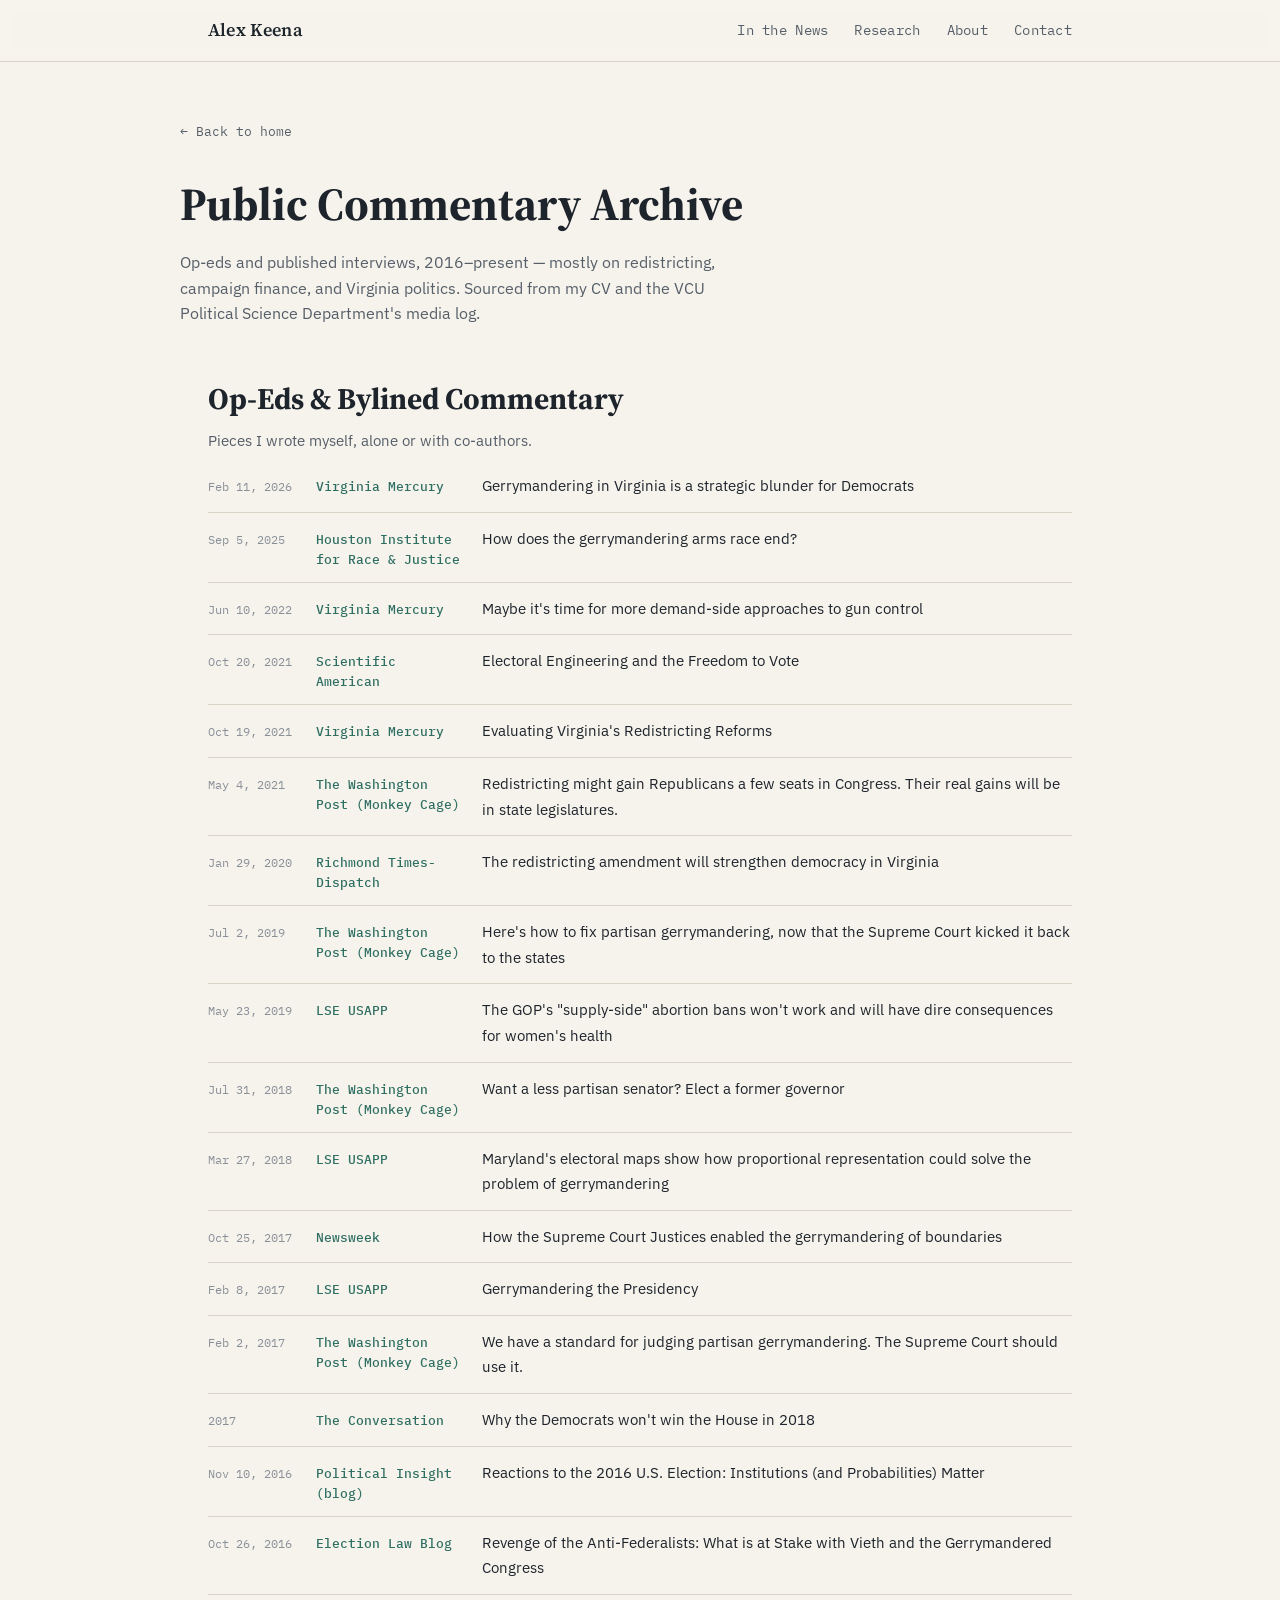
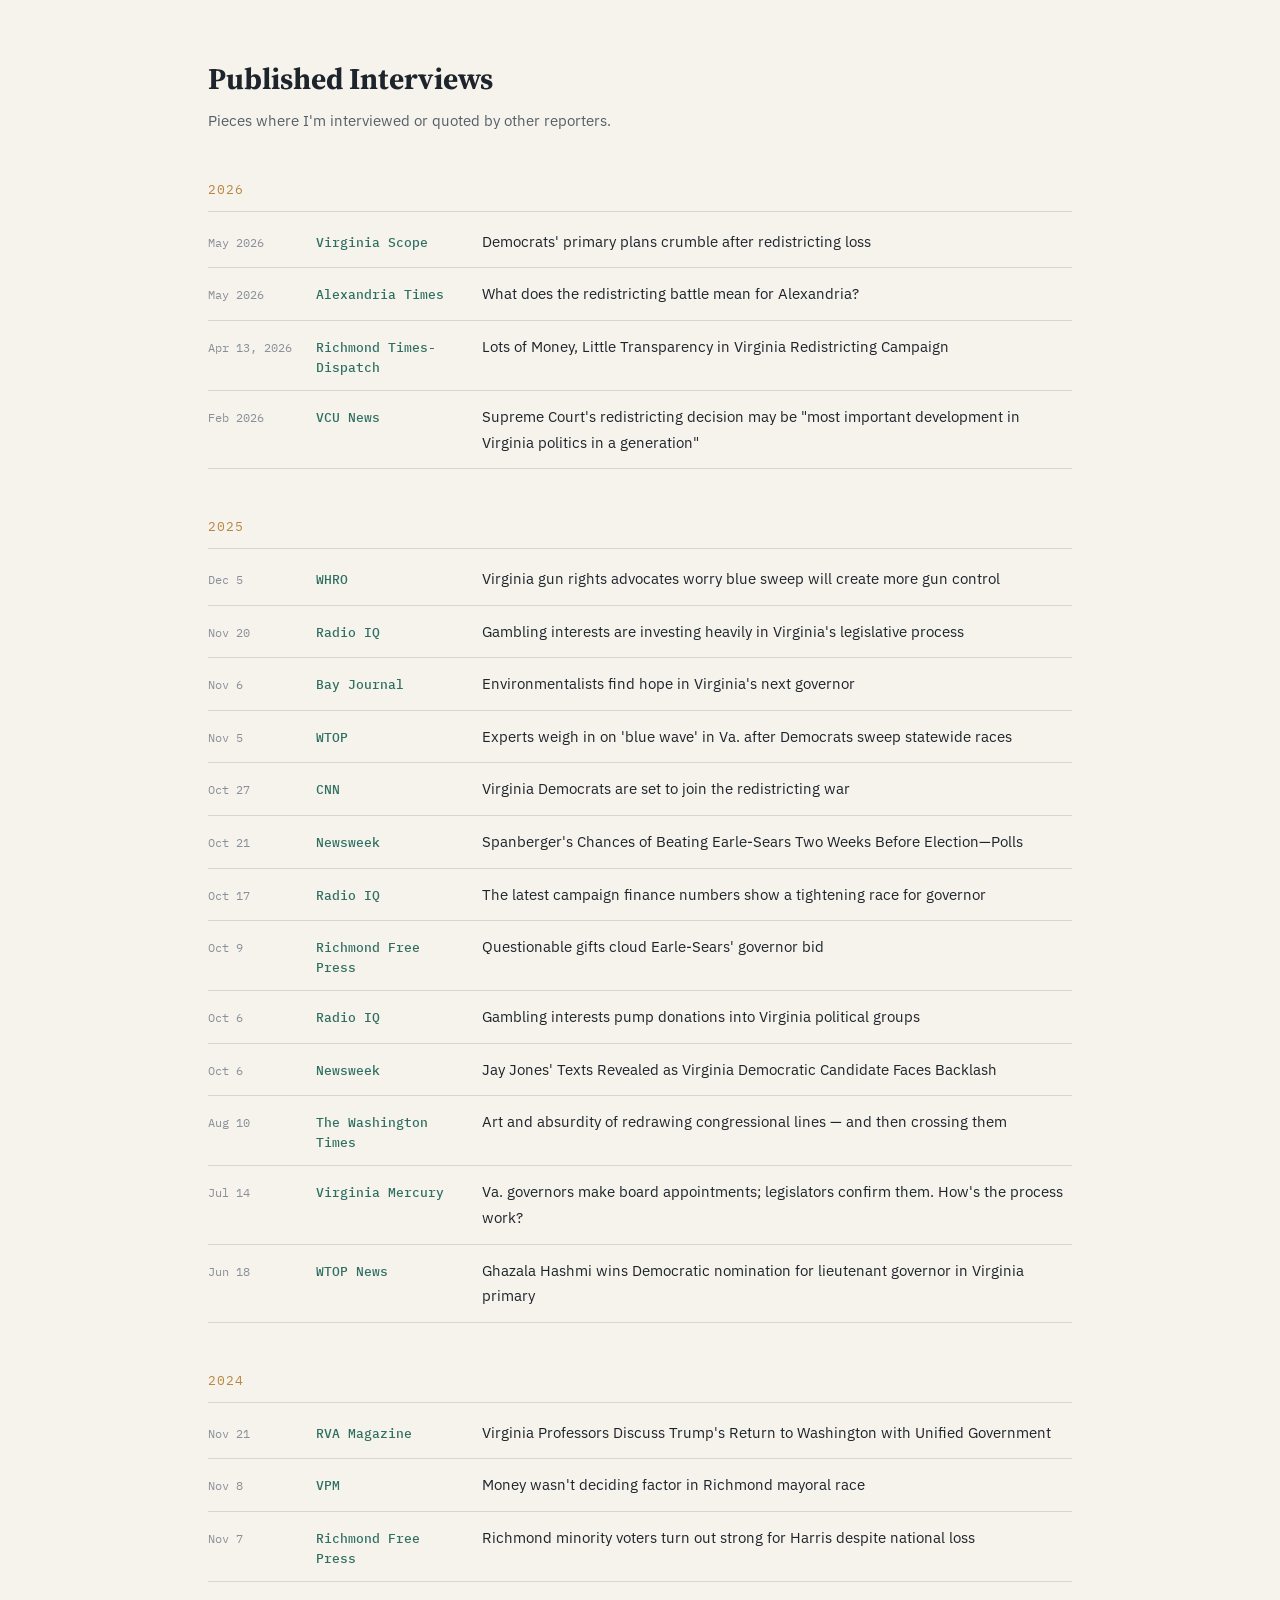
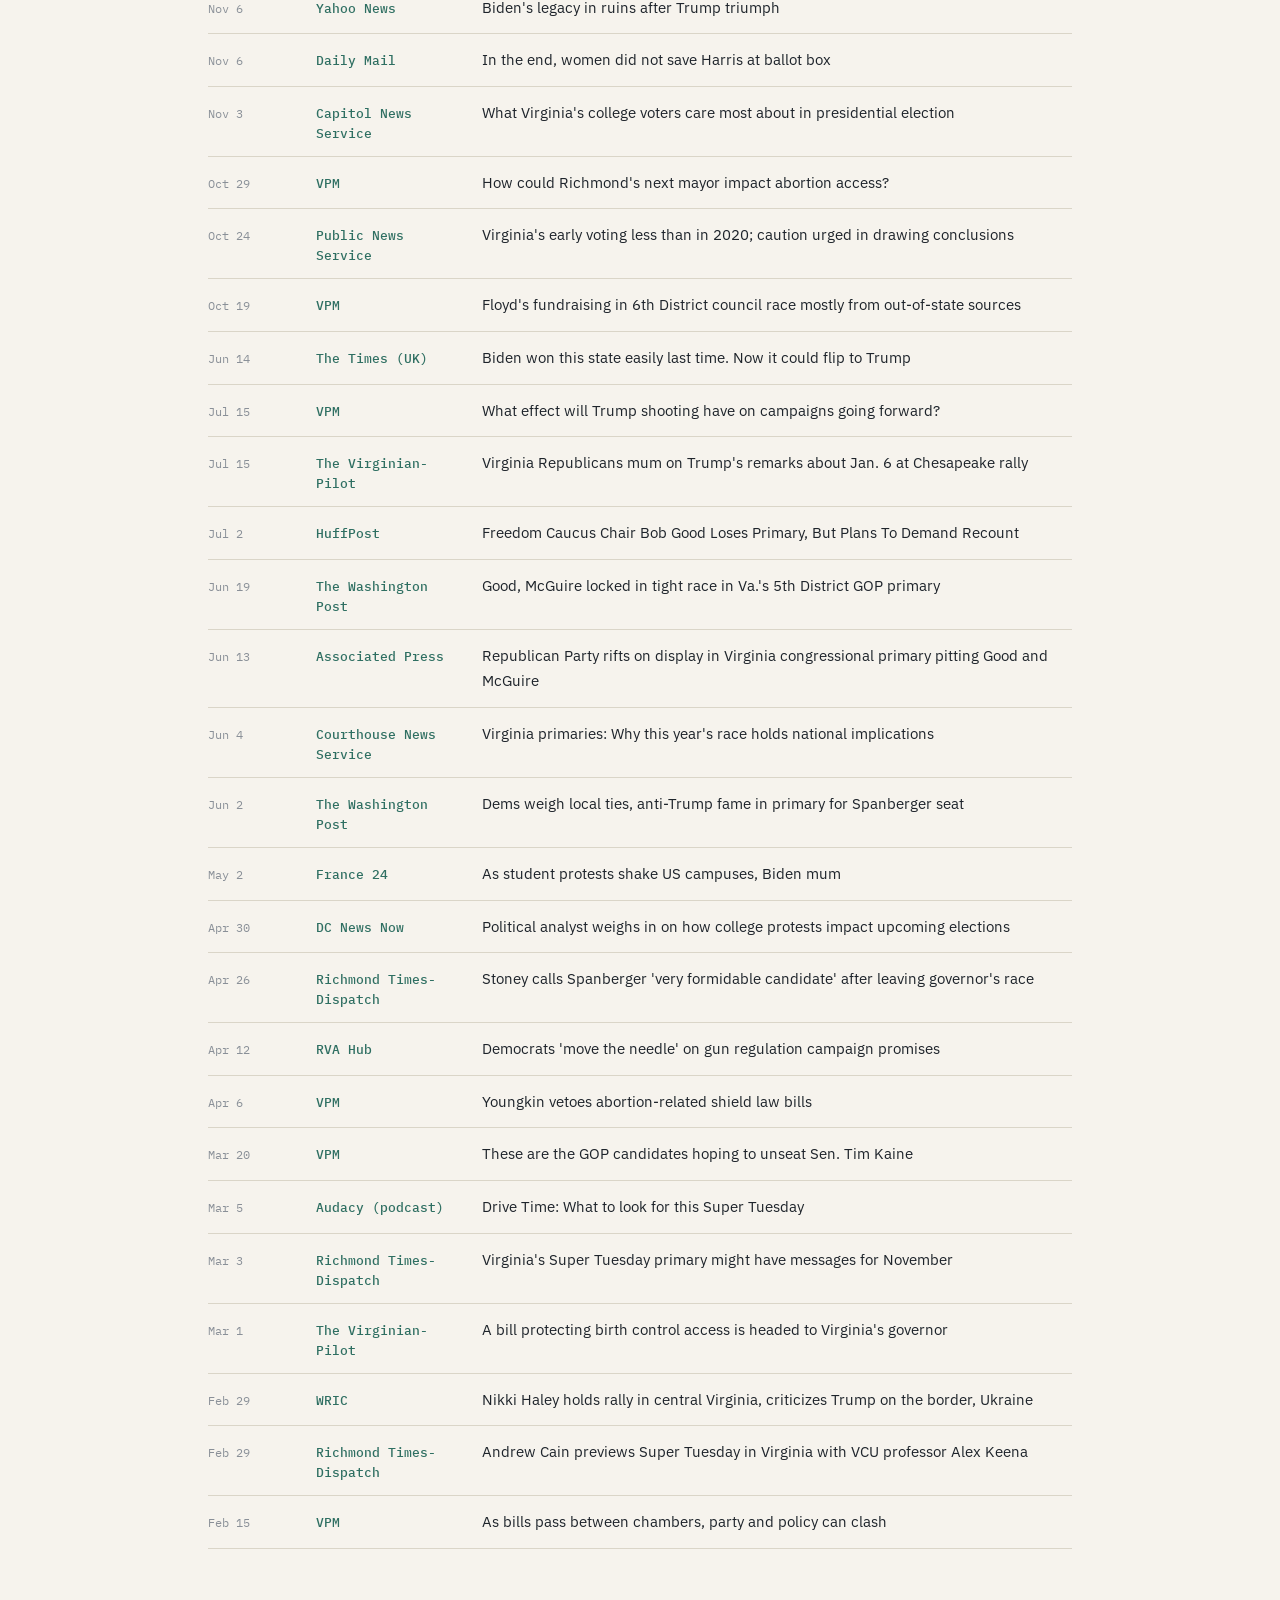
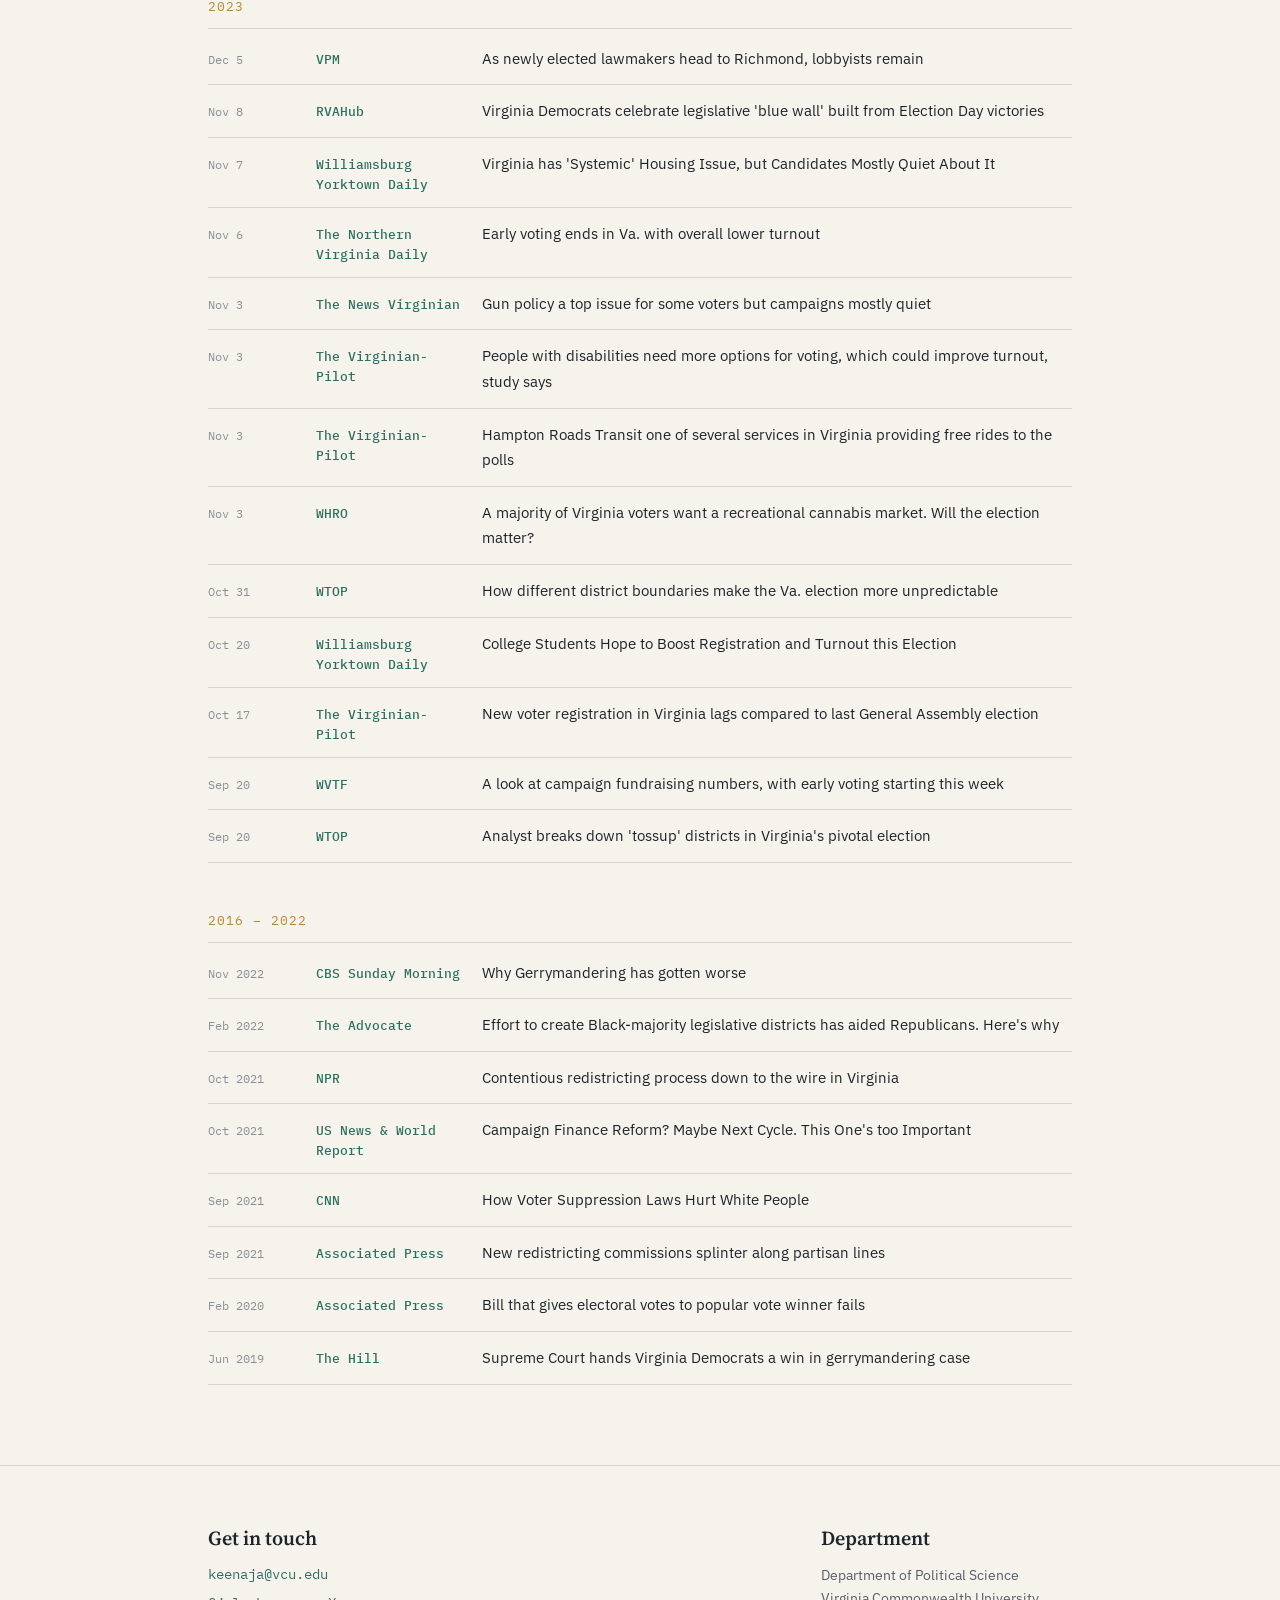
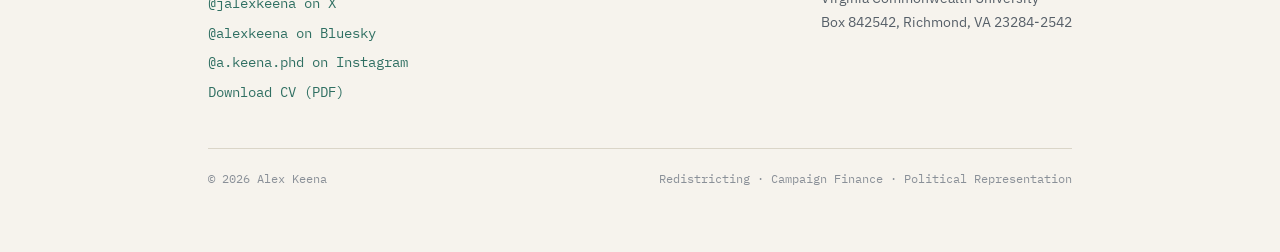
==== commit d1975adb: "Add files via upload" ====
--- a/archive.html
+++ b/archive.html
@@ -30,111 +30,125 @@
 <div class="wrap archive-header">
   <a class="back-link" href="index.html">← Back to home</a>
   <h1>Public Commentary Archive</h1>
-  <p>Media appearances, interviews, and op-eds, 2016–present — mostly on redistricting, campaign finance, and Virginia politics. Sourced from my CV and the VCU Political Science Department's media log.</p>
+  <p>Op-eds and published interviews, 2016–present — mostly on redistricting, campaign finance, and Virginia politics. Sourced from my CV and the VCU Political Science Department's media log.</p>
 </div>
 
 <div class="wrap" style="padding-bottom: 80px;">
 
-  <div class="archive-year">2026</div>
-  <div class="archive-list">
-    <div class="archive-item"><div class="a-date">May 2026</div><div class="a-outlet">Virginia Scope</div><div class="a-title"><a href="https://www.virginiascope.com/democrats-primary-plans-crumble-after-redistricting-loss/" target="_blank" rel="noopener">Democrats' primary plans crumble after redistricting loss</a></div></div>
-    <div class="archive-item"><div class="a-date">May 2026</div><div class="a-outlet">Alexandria Times</div><div class="a-title"><a href="https://alextimes.com/local-news/local-government/elections/what-does-the-redistricting-battle-mean-for-alexandria/" target="_blank" rel="noopener">What does the redistricting battle mean for Alexandria?</a></div></div>
-    <div class="archive-item"><div class="a-date">Apr 13, 2026</div><div class="a-outlet">Richmond Times-Dispatch</div><div class="a-title"><a href="https://richmond.com/news/state-regional/government-politics/elections/article_bbca10f8-5e83-46d0-90af-a4e0767ef361.html" target="_blank" rel="noopener">Lots of Money, Little Transparency in Virginia Redistricting Campaign</a></div></div>
-    <div class="archive-item"><div class="a-date">Feb 2026</div><div class="a-outlet">VCU News</div><div class="a-title"><a href="https://news.vcu.edu/article/supreme_courts_redistricting_decision_may_be_most_important_development" target="_blank" rel="noopener">Supreme Court's redistricting decision may be "most important development in Virginia politics in a generation"</a></div></div>
-    <div class="archive-item"><div class="a-date">Feb 11, 2026</div><div class="a-outlet">Virginia Mercury (op-ed)</div><div class="a-title"><a href="https://virginiamercury.com/2026/02/09/gerrymandering-in-virginia-is-a-strategic-blunder-for-democrats/" target="_blank" rel="noopener">Gerrymandering in Virginia is a strategic blunder for Democrats</a></div></div>
-  </div>
-
-  <div class="archive-year">2025</div>
-  <div class="archive-list">
-    <div class="archive-item"><div class="a-date">Dec 5</div><div class="a-outlet">WHRO</div><div class="a-title"><a href="https://www.whro.org/virginia-government/2025-12-05/virginia-gun-rights-advocates-worry-blue-sweep-will-create-more-gun-control" target="_blank" rel="noopener">Virginia gun rights advocates worry blue sweep will create more gun control</a></div></div>
-    <div class="archive-item"><div class="a-date">Nov 20</div><div class="a-outlet">Radio IQ</div><div class="a-title"><a href="https://www.wvtf.org/news/2025-11-20/gambling-interests-are-investing-heavily-in-virginias-legislative-process" target="_blank" rel="noopener">Gambling interests are investing heavily in Virginia's legislative process</a></div></div>
-    <div class="archive-item"><div class="a-date">Nov 6</div><div class="a-outlet">Bay Journal</div><div class="a-title"><a href="https://www.bayjournal.com/news/policy/environmentalists-find-hope-in-virginia-s-next-governor/article_345f9818-7b15-47af-aba8-fd713fefa359.html" target="_blank" rel="noopener">Environmentalists find hope in Virginia's next governor</a></div></div>
-    <div class="archive-item"><div class="a-date">Nov 5</div><div class="a-outlet">WTOP</div><div class="a-title"><a href="https://wtop.com/elections/2025/11/blue-wave-in-va-as-democrats-sweep-statewide-races-bolster-house-of-delegates-majority/" target="_blank" rel="noopener">Experts weigh in on 'blue wave' in Va. after Democrats sweep statewide races</a></div></div>
-    <div class="archive-item"><div class="a-date">Oct 27</div><div class="a-outlet">CNN</div><div class="a-title"><a href="https://www.cnn.com/2025/10/27/politics/virginia-democrats-redistricting-spanberger" target="_blank" rel="noopener">Virginia Democrats are set to join the redistricting war</a></div></div>
-    <div class="archive-item"><div class="a-date">Oct 21</div><div class="a-outlet">Newsweek</div><div class="a-title"><a href="https://www.newsweek.com/spanbergers-chances-of-beating-earle-sears-two-weeks-before-election-polls-10913670" target="_blank" rel="noopener">Spanberger's Chances of Beating Earle-Sears Two Weeks Before Election—Polls</a></div></div>
-    <div class="archive-item"><div class="a-date">Oct 17</div><div class="a-outlet">Radio IQ</div><div class="a-title"><a href="https://www.wvtf.org/news/2025-10-17/the-latest-campaign-finance-numbers-show-a-tightening-race-for-governor" target="_blank" rel="noopener">The latest campaign finance numbers show a tightening race for governor</a></div></div>
-    <div class="archive-item"><div class="a-date">Oct 9</div><div class="a-outlet">Richmond Free Press</div><div class="a-title"><a href="https://richmondfreepress.com/news/2025/oct/09/questionable-gifts-cloud-earle-sears-governor-bid/" target="_blank" rel="noopener">Questionable gifts cloud Earle-Sears' governor bid</a></div></div>
-    <div class="archive-item"><div class="a-date">Oct 6</div><div class="a-outlet">Radio IQ</div><div class="a-title"><a href="https://www.wvtf.org/news/2025-10-06/gambling-interests-pump-donations-into-virginia-political-groups" target="_blank" rel="noopener">Gambling interests pump donations into Virginia political groups</a></div></div>
-    <div class="archive-item"><div class="a-date">Oct 6</div><div class="a-outlet">Newsweek</div><div class="a-title"><a href="https://www.newsweek.com/jay-jones-texts-revealed-as-virginia-democratic-candidate-faces-backlash-10835381" target="_blank" rel="noopener">Jay Jones' Texts Revealed as Virginia Democratic Candidate Faces Backlash</a></div></div>
-    <div class="archive-item"><div class="a-date">Sep 5</div><div class="a-outlet">Houston Institute for Race &amp; Justice (op-ed)</div><div class="a-title"><a href="https://houstoninstitute.substack.com/p/how-does-the-gerrymandering-arms" target="_blank" rel="noopener">How does the gerrymandering arms race end?</a></div></div>
-    <div class="archive-item"><div class="a-date">Aug 10</div><div class="a-outlet">The Washington Times</div><div class="a-title"><a href="https://www.washingtontimes.com/news/2025/aug/10/sordid-history-gerrymandering/" target="_blank" rel="noopener">Art and absurdity of redrawing congressional lines — and then crossing them</a></div></div>
-    <div class="archive-item"><div class="a-date">Jul 14</div><div class="a-outlet">Virginia Mercury</div><div class="a-title"><a href="https://virginiamercury.com/2025/07/14/va-governors-make-board-appointments-legislators-confirm-them-hows-the-process-work/" target="_blank" rel="noopener">Va. governors make board appointments; legislators confirm them. How's the process work?</a></div></div>
-    <div class="archive-item"><div class="a-date">Jun 18</div><div class="a-outlet">WTOP News</div><div class="a-title"><a href="https://wtop.com/virginia-election/2025/06/virginians-pick-their-democratic-ticket-setting-up-consequential-november-election/" target="_blank" rel="noopener">Ghazala Hashmi wins Democratic nomination for lieutenant governor in Virginia primary</a></div></div>
-  </div>
-
-  <div class="archive-year">2024</div>
-  <div class="archive-list">
-    <div class="archive-item"><div class="a-date">Nov 21</div><div class="a-outlet">RVA Magazine</div><div class="a-title"><a href="https://rvamag.com/politics/virginia-professors-discuss-trumps-return-to-washington-with-unified-government.html" target="_blank" rel="noopener">Virginia Professors Discuss Trump's Return to Washington with Unified Government</a></div></div>
-    <div class="archive-item"><div class="a-date">Nov 8</div><div class="a-outlet">VPM</div><div class="a-title"><a href="https://www.vpm.org/elections/2024-11-08/danny-avula-harrison-roday-richmond-mayor-2024-election-fundraising" target="_blank" rel="noopener">Money wasn't deciding factor in Richmond mayoral race</a></div></div>
-    <div class="archive-item"><div class="a-date">Nov 7</div><div class="a-outlet">Richmond Free Press</div><div class="a-title"><a href="https://richmondfreepress.com/news/2024/nov/07/richmond-minority-voters-turn-out-strong-for-harris-despite-national-loss/" target="_blank" rel="noopener">Richmond minority voters turn out strong for Harris despite national loss</a></div></div>
-    <div class="archive-item"><div class="a-date">Nov 6</div><div class="a-outlet">Yahoo News</div><div class="a-title"><a href="https://sg.news.yahoo.com/bidens-legacy-ruins-trump-triumph-231400834.html" target="_blank" rel="noopener">Biden's legacy in ruins after Trump triumph</a></div></div>
-    <div class="archive-item"><div class="a-date">Nov 6</div><div class="a-outlet">Daily Mail</div><div class="a-title"><a href="https://www.dailymail.co.uk/wires/afp/article-14051897/In-end-women-did-not-save-Harris-ballot-box.html" target="_blank" rel="noopener">In the end, women did not save Harris at ballot box</a></div></div>
-    <div class="archive-item"><div class="a-date">Nov 3</div><div class="a-outlet">Capitol News Service</div><div class="a-title"><a href="https://www.whro.org/elections/2024-11-03/what-virginias-college-voters-care-most-about-in-presidential-election" target="_blank" rel="noopener">What Virginia's college voters care most about in presidential election</a></div></div>
-    <div class="archive-item"><div class="a-date">Oct 29</div><div class="a-outlet">VPM</div><div class="a-title"><a href="https://www.vpm.org/elections/2024-10-29/addison-avula-mosby-neblett-roday-richmond-mayor-abortion-access" target="_blank" rel="noopener">How could Richmond's next mayor impact abortion access?</a></div></div>
-    <div class="archive-item"><div class="a-date">Oct 24</div><div class="a-outlet">Public News Service</div><div class="a-title"><a href="https://www.publicnewsservice.org/2024-10-24/civic-engagement-and-voting/virginias-early-voting-less-than-in-2020-caution-urged-in-drawing-conclusions/a93146-1" target="_blank" rel="noopener">Virginia's early voting less than in 2020; caution urged in drawing conclusions</a></div></div>
-    <div class="archive-item"><div class="a-date">Oct 19</div><div class="a-outlet">VPM</div><div class="a-title"><a href="https://www.vpm.org/elections/2024-10-19/tavares-floyd-fundraising-richmond-6th-district-city-council" target="_blank" rel="noopener">Floyd's fundraising in 6th District council race mostly from out-of-state sources</a></div></div>
-    <div class="archive-item"><div class="a-date">Jun 14</div><div class="a-outlet">The Times (UK)</div><div class="a-title"><a href="https://www.thetimes.com/world/us-world/article/virginia-democrat-republican-swing-state-election-2024-37zh6xlf8" target="_blank" rel="noopener">Biden won this state easily last time. Now it could flip to Trump</a></div></div>
-    <div class="archive-item"><div class="a-date">Jul 15</div><div class="a-outlet">VPM</div><div class="a-title"><a href="https://www.vpm.org/news/2024-07-15/trump-assassination-attempt-local-national-campaigns" target="_blank" rel="noopener">What effect will Trump shooting have on campaigns going forward?</a></div></div>
-    <div class="archive-item"><div class="a-date">Jul 15</div><div class="a-outlet">The Virginian-Pilot</div><div class="a-title"><a href="https://www.pilotonline.com/2024/07/13/virginia-republicans-mum-on-trumps-remarks-about-jan-6-at-chesapeake-rally/" target="_blank" rel="noopener">Virginia Republicans mum on Trump's remarks about Jan. 6 at Chesapeake rally</a></div></div>
-    <div class="archive-item"><div class="a-date">Jul 2</div><div class="a-outlet">HuffPost</div><div class="a-title"><a href="https://www.huffpost.com/entry/bob-good-john-mcguire-donald-trump_n_6671c439e4b0a1f905ba6261" target="_blank" rel="noopener">Freedom Caucus Chair Bob Good Loses Primary, But Plans To Demand Recount</a></div></div>
-    <div class="archive-item"><div class="a-date">Jun 19</div><div class="a-outlet">The Washington Post</div><div class="a-title"><a href="https://www.washingtonpost.com/dc-md-va/2024/06/18/virgina-district-5-primary-good-mcguire/" target="_blank" rel="noopener">Good, McGuire locked in tight race in Va.'s 5th District GOP primary</a></div></div>
-    <div class="archive-item"><div class="a-date">Jun 13</div><div class="a-outlet">Associated Press</div><div class="a-title"><a href="https://apnews.com/article/virginia-primary-good-mcguire-dfae7b72cd861dce5da981506fdd6a7c" target="_blank" rel="noopener">Republican Party rifts on display in Virginia congressional primary pitting Good and McGuire</a></div></div>
-    <div class="archive-item"><div class="a-date">Jun 4</div><div class="a-outlet">Courthouse News Service</div><div class="a-title"><a href="https://www.courthousenews.com/virginia-primaries-why-this-years-race-holds-national-implications/" target="_blank" rel="noopener">Virginia primaries: Why this year's race holds national implications</a></div></div>
-    <div class="archive-item"><div class="a-date">Jun 2</div><div class="a-outlet">The Washington Post</div><div class="a-title"><a href="https://www.washingtonpost.com/dc-md-va/2024/06/02/virginia-7th-district-democratic-primary-vindman-spanberger/" target="_blank" rel="noopener">Dems weigh local ties, anti-Trump fame in primary for Spanberger seat</a></div></div>
-    <div class="archive-item"><div class="a-date">May 2</div><div class="a-outlet">France 24</div><div class="a-title"><a href="https://www.france24.com/en/live-news/20240502-as-student-protests-shake-us-campuses-biden-mum" target="_blank" rel="noopener">As student protests shake US campuses, Biden mum</a></div></div>
-    <div class="archive-item"><div class="a-date">Apr 30</div><div class="a-outlet">DC News Now</div><div class="a-title"><a href="https://www.dcnewsnow.com/news/local-news/washington-dc/political-analyst-weighs-in-on-how-country-wide-college-protests-of-israel-hamas-war-impacts-upcoming-elections/" target="_blank" rel="noopener">Political analyst weighs in on how college protests impact upcoming elections</a></div></div>
-    <div class="archive-item"><div class="a-date">Apr 26</div><div class="a-outlet">Richmond Times-Dispatch</div><div class="a-title"><a href="https://richmond.com/news/state-regional/government-politics/elections/levar-stoney-abigail-spanberger-governor-lieutenant-governor-aaron-rouse-ghazala-hashmi/article_a442be9c-026b-11ef-9f54-93af3b7143b2.html" target="_blank" rel="noopener">Stoney calls Spanberger 'very formidable candidate' after leaving governor's race</a></div></div>
-    <div class="archive-item"><div class="a-date">Apr 12</div><div class="a-outlet">RVA Hub</div><div class="a-title"><a href="https://rvahub.com/2024/04/12/democrats-move-the-needle-on-gun-regulation-campaign-promises/" target="_blank" rel="noopener">Democrats 'move the needle' on gun regulation campaign promises</a></div></div>
-    <div class="archive-item"><div class="a-date">Apr 6</div><div class="a-outlet">VPM</div><div class="a-title"><a href="https://www.vpm.org/news/2024-04-06/youngkin-veto-shield-law-abortion" target="_blank" rel="noopener">Youngkin vetoes abortion-related shield law bills</a></div></div>
-    <div class="archive-item"><div class="a-date">Mar 20</div><div class="a-outlet">VPM</div><div class="a-title"><a href="https://www.vpm.org/news/2024-03-20/virginia-senate-tim-kaine-democrat-republican-election-2024" target="_blank" rel="noopener">These are the GOP candidates hoping to unseat Sen. Tim Kaine</a></div></div>
-    <div class="archive-item"><div class="a-date">Mar 5</div><div class="a-outlet">Audacy (podcast)</div><div class="a-title"><a href="https://www.audacy.com/podcast/wcbsam-on-demand-ffbd1/episodes/drive-time-what-to-look-for-this-super-tuesday-ae49c" target="_blank" rel="noopener">Drive Time: What to look for this Super Tuesday</a></div></div>
-    <div class="archive-item"><div class="a-date">Mar 3</div><div class="a-outlet">Richmond Times-Dispatch</div><div class="a-title"><a href="https://richmond.com/news/state-regional/government-politics/virginia-super-tuesday-trump-haley-biden/article_a4a2679e-d7cc-11ee-9d31-330a7493c706.html" target="_blank" rel="noopener">Virginia's Super Tuesday primary might have messages for November</a></div></div>
-    <div class="archive-item"><div class="a-date">Mar 1</div><div class="a-outlet">The Virginian-Pilot</div><div class="a-title"><a href="https://www.pilotonline.com/2024/03/01/a-bill-protecting-birth-control-access-is-headed-to-virginias-governor-heres-why-republicans-said-they-opposed-it/" target="_blank" rel="noopener">A bill protecting birth control access is headed to Virginia's governor</a></div></div>
-    <div class="archive-item"><div class="a-date">Feb 29</div><div class="a-outlet">WRIC</div><div class="a-title"><a href="https://www.wric.com/news/local-news/henrico-county/nikki-haley-holds-rally-in-central-virginia-criticizes-trump-on-the-border-ukraine/" target="_blank" rel="noopener">Nikki Haley holds rally in central Virginia, criticizes Trump on the border, Ukraine</a></div></div>
-    <div class="archive-item"><div class="a-date">Feb 29</div><div class="a-outlet">Richmond Times-Dispatch</div><div class="a-title"><a href="https://richmond.com/news/local/govt-and-politics/andrew-cain-previews-super-tuesday-in-virginia-with-vcu-professor-alex-keena/video_d8d7ccdd-e844-57cb-93b0-955f03200e68.html" target="_blank" rel="noopener">Andrew Cain previews Super Tuesday in Virginia with VCU professor Alex Keena</a></div></div>
-    <div class="archive-item"><div class="a-date">Feb 15</div><div class="a-outlet">VPM</div><div class="a-title"><a href="https://www.vpm.org/news/2024-02-15/crossover-ga-legislation-party-policy-clash" target="_blank" rel="noopener">As bills pass between chambers, party and policy can clash</a></div></div>
-  </div>
-
-  <div class="archive-year">2023</div>
-  <div class="archive-list">
-    <div class="archive-item"><div class="a-date">Dec 5</div><div class="a-outlet">VPM</div><div class="a-title"><a href="https://www.vpm.org/news/2023-12-05/virginia-general-assembly-2024-lobbyists-politics-policy-influence" target="_blank" rel="noopener">As newly elected lawmakers head to Richmond, lobbyists remain</a></div></div>
-    <div class="archive-item"><div class="a-date">Nov 8</div><div class="a-outlet">RVAHub</div><div class="a-title"><a href="https://rvahub.com/2023/11/08/virginia-democrats-celebrate-legislative-blue-wall-built-from-election-day-victories/" target="_blank" rel="noopener">Virginia Democrats celebrate legislative 'blue wall' built from Election Day victories</a></div></div>
-    <div class="archive-item"><div class="a-date">Nov 7</div><div class="a-outlet">Williamsburg Yorktown Daily</div><div class="a-title"><a href="https://wydaily.com/news/2023/11/07/virginia-has-systemic-housing-issue-but-candidates-mostly-quiet-about-it/" target="_blank" rel="noopener">Virginia has 'Systemic' Housing Issue, but Candidates Mostly Quiet About It</a></div></div>
-    <div class="archive-item"><div class="a-date">Nov 6</div><div class="a-outlet">The Northern Virginia Daily</div><div class="a-title"><a href="https://www.nvdaily.com/nvdaily/early-voting-ends-in-va-with-overall-lower-turnout/article_06a88401-8e2e-5148-9a6b-d92a5c415aac.html" target="_blank" rel="noopener">Early voting ends in Va. with overall lower turnout</a></div></div>
-    <div class="archive-item"><div class="a-date">Nov 3</div><div class="a-outlet">The News Virginian</div><div class="a-title"><a href="https://newsvirginian.com/news/state-regional/government-politics/gun-policy-a-top-issue-for-some-voters-but-campaigns-mostly-quiet/article_bf29c278-7a03-11ee-bfd4-079f77797a77.html" target="_blank" rel="noopener">Gun policy a top issue for some voters but campaigns mostly quiet</a></div></div>
-    <div class="archive-item"><div class="a-date">Nov 3</div><div class="a-outlet">The Virginian-Pilot</div><div class="a-title"><a href="https://www.pilotonline.com/2023/11/03/people-with-disabilities-need-more-options-for-voting-which-could-improve-turnout-study-says/" target="_blank" rel="noopener">People with disabilities need more options for voting, which could improve turnout, study says</a></div></div>
-    <div class="archive-item"><div class="a-date">Nov 3</div><div class="a-outlet">The Virginian-Pilot</div><div class="a-title"><a href="https://www.pilotonline.com/2023/11/03/hampton-roads-transit-one-of-several-services-in-virginia-providing-free-rides-to-the-polls/" target="_blank" rel="noopener">Hampton Roads Transit one of several services in Virginia providing free rides to the polls</a></div></div>
-    <div class="archive-item"><div class="a-date">Nov 3</div><div class="a-outlet">WHRO</div><div class="a-title"><a href="https://whro.org/news/local-news/42530-a-majority-of-virginia-voters-want-a-recreational-cannabis-market-will-the-election-matter" target="_blank" rel="noopener">A majority of Virginia voters want a recreational cannabis market. Will the election matter?</a></div></div>
-    <div class="archive-item"><div class="a-date">Oct 31</div><div class="a-outlet">WTOP</div><div class="a-title"><a href="https://wtop.com/virginia/2023/10/how-different-district-boundaries-make-the-va-election-more-unpredictable/" target="_blank" rel="noopener">How different district boundaries make the Va. election more unpredictable</a></div></div>
-    <div class="archive-item"><div class="a-date">Oct 20</div><div class="a-outlet">Williamsburg Yorktown Daily</div><div class="a-title"><a href="https://wydaily.com/latest-news/2023/10/20/college-students-hope-to-boost-registration-and-turnout-this-election/" target="_blank" rel="noopener">College Students Hope to Boost Registration and Turnout this Election</a></div></div>
-    <div class="archive-item"><div class="a-date">Oct 17</div><div class="a-outlet">The Virginian-Pilot</div><div class="a-title"><a href="https://www.pilotonline.com/2023/10/16/new-voter-registration-in-virginia-lags-compared-to-last-general-assembly-election/" target="_blank" rel="noopener">New voter registration in Virginia lags compared to last General Assembly election</a></div></div>
-    <div class="archive-item"><div class="a-date">Sep 20</div><div class="a-outlet">WVTF</div><div class="a-title"><a href="https://www.wvtf.org/news/2023-09-20/a-look-at-campaign-fundraising-numbers-with-early-voting-starting-this-week" target="_blank" rel="noopener">A look at campaign fundraising numbers, with early voting starting this week</a></div></div>
-    <div class="archive-item"><div class="a-date">Sep 20</div><div class="a-outlet">WTOP</div><div class="a-title"><a href="https://wtop.com/local-politics-elections-news/2023/09/analyst-breaks-down-toss-up-districts-in-virginias-pivotal-election/" target="_blank" rel="noopener">Analyst breaks down 'tossup' districts in Virginia's pivotal election</a></div></div>
-  </div>
-
-  <div class="archive-year">2016 – 2022</div>
-  <div class="archive-list">
-    <div class="archive-item"><div class="a-date">Nov 2022</div><div class="a-outlet">CBS Sunday Morning</div><div class="a-title"><a href="https://www.cbsnews.com/news/why-gerrymandering-has-gotten-worse/" target="_blank" rel="noopener">Why Gerrymandering has gotten worse</a></div></div>
-    <div class="archive-item"><div class="a-date">Jun 2022</div><div class="a-outlet">Virginia Mercury (op-ed)</div><div class="a-title"><a href="https://www.virginiamercury.com/2022/06/10/a-demand-side-approach-to-gun-control/" target="_blank" rel="noopener">Maybe it's time for more demand-side approaches to gun control</a></div></div>
-    <div class="archive-item"><div class="a-date">Feb 2022</div><div class="a-outlet">The Advocate</div><div class="a-title"><a href="https://www.theadvocate.com/baton_rouge/news/politics/article_871bebe4-9694-11ec-a602-079ea213bb04.html" target="_blank" rel="noopener">Effort to create Black-majority legislative districts has aided Republicans. Here's why</a></div></div>
-    <div class="archive-item"><div class="a-date">Oct 2021</div><div class="a-outlet">Scientific American</div><div class="a-title"><a href="https://www.scientificamerican.com/article/electoral-engineering-and-the-freedom-to-vote/" target="_blank" rel="noopener">Electoral Engineering and the Freedom to Vote</a></div></div>
-    <div class="archive-item"><div class="a-date">Oct 2021</div><div class="a-outlet">Virginia Mercury (op-ed)</div><div class="a-title"><a href="https://www.virginiamercury.com/2021/10/19/evaluating-virginias-redistricting-reforms/" target="_blank" rel="noopener">Evaluating Virginia's Redistricting Reforms</a></div></div>
-    <div class="archive-item"><div class="a-date">Oct 2021</div><div class="a-outlet">NPR</div><div class="a-title"><a href="https://www.npr.org/local/305/2021/10/18/1047021030/contentious-redistricting-process-down-to-the-wire-in-virginia" target="_blank" rel="noopener">Contentious redistricting process down to the wire in Virginia</a></div></div>
-    <div class="archive-item"><div class="a-date">Oct 2021</div><div class="a-outlet">US News &amp; World Report</div><div class="a-title"><a href="https://www.usnews.com/news/elections/articles/2021-10-07/campaign-finance-reform-maybe-next-cycle-this-ones-too-important" target="_blank" rel="noopener">Campaign Finance Reform? Maybe Next Cycle. This One's too Important</a></div></div>
-    <div class="archive-item"><div class="a-date">Sep 2021</div><div class="a-outlet">CNN</div><div class="a-title"><a href="https://www.cnn.com/2021/09/25/politics/voter-suppression-white-people-blake/index.html" target="_blank" rel="noopener">How Voter Suppression Laws Hurt White People</a></div></div>
-    <div class="archive-item"><div class="a-date">Sep 2021</div><div class="a-outlet">Associated Press</div><div class="a-title"><a href="https://apnews.com/article/elections-ohio-virginia-redistricting-voting-districts-b27ebd5a7dd99ad613ac896ed16ffcde" target="_blank" rel="noopener">New redistricting commissions splinter along partisan lines</a></div></div>
-    <div class="archive-item"><div class="a-date">May 2021</div><div class="a-outlet">The Washington Post (Monkey Cage)</div><div class="a-title"><a href="https://www.washingtonpost.com/politics/2021/05/04/redistricting-might-gain-republicans-few-seats-congress-their-real-gains-will-be-state-legislatures/" target="_blank" rel="noopener">Redistricting might gain Republicans a few seats in Congress. Their real gains will be in state legislatures.</a></div></div>
-    <div class="archive-item"><div class="a-date">Jan 2020</div><div class="a-outlet">Richmond Times-Dispatch (op-ed)</div><div class="a-title"><a href="https://www.richmond.com/opinion/columnists/alex-keena-michael-d-gilbert-and-rebecca-green-column-the/article_a0f8f5e3-542d-5f73-9337-4387984a80c3.html" target="_blank" rel="noopener">The redistricting amendment will strengthen democracy in Virginia</a></div></div>
-    <div class="archive-item"><div class="a-date">Feb 2020</div><div class="a-outlet">Associated Press</div><div class="a-title"><a href="https://apnews.com/article/08f5820dc342dee11bf416632b3cf982" target="_blank" rel="noopener">Bill that gives electoral votes to popular vote winner fails</a></div></div>
-    <div class="archive-item"><div class="a-date">Jun 2019</div><div class="a-outlet">The Hill</div><div class="a-title"><a href="https://thehill.com/regulation/court-battles/448876-supreme-court-hands-virginia-democrats-a-win-in-gerrymandering-case/" target="_blank" rel="noopener">Supreme Court hands Virginia Democrats a win in gerrymandering case</a></div></div>
-    <div class="archive-item"><div class="a-date">Jul 2019</div><div class="a-outlet">The Washington Post (Monkey Cage)</div><div class="a-title"><a href="https://www.washingtonpost.com/politics/2019/07/02/heres-how-fix-partisan-gerrymandering-now-that-supreme-court-kicked-it-back-states/" target="_blank" rel="noopener">Here's how to fix partisan gerrymandering, now that the Supreme Court kicked it back to the states</a></div></div>
-    <div class="archive-item"><div class="a-date">May 2019</div><div class="a-outlet">LSE USAPP</div><div class="a-title"><a href="https://blogs.lse.ac.uk/usappblog/2019/05/23/the-gops-supply-side-abortion-bans-wont-work-and-will-have-dire-consequences-for-womens-health/" target="_blank" rel="noopener">The GOP's "supply-side" abortion bans won't work and will have dire consequences for women's health</a></div></div>
-    <div class="archive-item"><div class="a-date">Jul 2018</div><div class="a-outlet">The Washington Post (Monkey Cage)</div><div class="a-title"><a href="https://www.washingtonpost.com/news/monkey-cage/wp/2018/07/31/want-a-less-partisan-senator-elect-a-former-governor" target="_blank" rel="noopener">Want a less partisan senator? Elect a former governor</a></div></div>
-    <div class="archive-item"><div class="a-date">Mar 2018</div><div class="a-outlet">LSE USAPP</div><div class="a-title"><a href="http://eprints.lse.ac.uk/89307/" target="_blank" rel="noopener">Maryland's electoral maps show how proportional representation could solve the problem of gerrymandering</a></div></div>
-    <div class="archive-item"><div class="a-date">Oct 2017</div><div class="a-outlet">Newsweek</div><div class="a-title"><a href="https://www.newsweek.com/how-supreme-court-enabled-gerrymandering-boundaries-692836" target="_blank" rel="noopener">How the Supreme Court Justices enabled the gerrymandering of boundaries</a></div></div>
-    <div class="archive-item"><div class="a-date">Feb 2017</div><div class="a-outlet">LSE USAPP</div><div class="a-title"><a href="http://blogs.lse.ac.uk/usappblog/2017/02/08/gerrymandering-the-presidency-why-trump-could-lose-the-popular-vote-in-2020-by-6-percent-and-still-win-a-second-term/" target="_blank" rel="noopener">Gerrymandering the Presidency</a></div></div>
-    <div class="archive-item"><div class="a-date">Feb 2017</div><div class="a-outlet">The Washington Post (Monkey Cage)</div><div class="a-title"><a href="https://www.washingtonpost.com/news/monkey-cage/wp/2017/02/02/we-have-a-standard-for-judging-partisan-gerrymandering-the-supreme-court-should-use-it/" target="_blank" rel="noopener">We have a standard for judging partisan gerrymandering. The Supreme Court should use it.</a></div></div>
-    <div class="archive-item"><div class="a-date">2017</div><div class="a-outlet">The Conversation</div><div class="a-title"><a href="https://theconversation.com/why-the-democrats-wont-win-the-house-in-2018-68037" target="_blank" rel="noopener">Why the Democrats won't win the House in 2018</a></div></div>
+  <div class="commentary-section">
+    <h2 class="commentary-section-heading">Op-Eds &amp; Bylined Commentary</h2>
+    <p class="commentary-section-desc">Pieces I wrote myself, alone or with co-authors.</p>
+    <div class="archive-list">
+      <div class="archive-item"><div class="a-date">Feb 11, 2026</div><div class="a-outlet">Virginia Mercury</div><div class="a-title"><a href="https://virginiamercury.com/2026/02/09/gerrymandering-in-virginia-is-a-strategic-blunder-for-democrats/" target="_blank" rel="noopener">Gerrymandering in Virginia is a strategic blunder for Democrats</a></div></div>
+      <div class="archive-item"><div class="a-date">Sep 5, 2025</div><div class="a-outlet">Houston Institute for Race &amp; Justice</div><div class="a-title"><a href="https://houstoninstitute.substack.com/p/how-does-the-gerrymandering-arms" target="_blank" rel="noopener">How does the gerrymandering arms race end?</a></div></div>
+      <div class="archive-item"><div class="a-date">Jun 10, 2022</div><div class="a-outlet">Virginia Mercury</div><div class="a-title"><a href="https://www.virginiamercury.com/2022/06/10/a-demand-side-approach-to-gun-control/" target="_blank" rel="noopener">Maybe it's time for more demand-side approaches to gun control</a></div></div>
+      <div class="archive-item"><div class="a-date">Oct 20, 2021</div><div class="a-outlet">Scientific American</div><div class="a-title"><a href="https://www.scientificamerican.com/article/electoral-engineering-and-the-freedom-to-vote/" target="_blank" rel="noopener">Electoral Engineering and the Freedom to Vote</a></div></div>
+      <div class="archive-item"><div class="a-date">Oct 19, 2021</div><div class="a-outlet">Virginia Mercury</div><div class="a-title"><a href="https://www.virginiamercury.com/2021/10/19/evaluating-virginias-redistricting-reforms/" target="_blank" rel="noopener">Evaluating Virginia's Redistricting Reforms</a></div></div>
+      <div class="archive-item"><div class="a-date">May 4, 2021</div><div class="a-outlet">The Washington Post (Monkey Cage)</div><div class="a-title"><a href="https://www.washingtonpost.com/politics/2021/05/04/redistricting-might-gain-republicans-few-seats-congress-their-real-gains-will-be-state-legislatures/" target="_blank" rel="noopener">Redistricting might gain Republicans a few seats in Congress. Their real gains will be in state legislatures.</a></div></div>
+      <div class="archive-item"><div class="a-date">Jan 29, 2020</div><div class="a-outlet">Richmond Times-Dispatch</div><div class="a-title"><a href="https://www.richmond.com/opinion/columnists/alex-keena-michael-d-gilbert-and-rebecca-green-column-the/article_a0f8f5e3-542d-5f73-9337-4387984a80c3.html" target="_blank" rel="noopener">The redistricting amendment will strengthen democracy in Virginia</a></div></div>
+      <div class="archive-item"><div class="a-date">Jul 2, 2019</div><div class="a-outlet">The Washington Post (Monkey Cage)</div><div class="a-title"><a href="https://www.washingtonpost.com/politics/2019/07/02/heres-how-fix-partisan-gerrymandering-now-that-supreme-court-kicked-it-back-states/" target="_blank" rel="noopener">Here's how to fix partisan gerrymandering, now that the Supreme Court kicked it back to the states</a></div></div>
+      <div class="archive-item"><div class="a-date">May 23, 2019</div><div class="a-outlet">LSE USAPP</div><div class="a-title"><a href="https://blogs.lse.ac.uk/usappblog/2019/05/23/the-gops-supply-side-abortion-bans-wont-work-and-will-have-dire-consequences-for-womens-health/" target="_blank" rel="noopener">The GOP's "supply-side" abortion bans won't work and will have dire consequences for women's health</a></div></div>
+      <div class="archive-item"><div class="a-date">Jul 31, 2018</div><div class="a-outlet">The Washington Post (Monkey Cage)</div><div class="a-title"><a href="https://www.washingtonpost.com/news/monkey-cage/wp/2018/07/31/want-a-less-partisan-senator-elect-a-former-governor" target="_blank" rel="noopener">Want a less partisan senator? Elect a former governor</a></div></div>
+      <div class="archive-item"><div class="a-date">Mar 27, 2018</div><div class="a-outlet">LSE USAPP</div><div class="a-title"><a href="http://eprints.lse.ac.uk/89307/" target="_blank" rel="noopener">Maryland's electoral maps show how proportional representation could solve the problem of gerrymandering</a></div></div>
+      <div class="archive-item"><div class="a-date">Oct 25, 2017</div><div class="a-outlet">Newsweek</div><div class="a-title"><a href="https://www.newsweek.com/how-supreme-court-enabled-gerrymandering-boundaries-692836" target="_blank" rel="noopener">How the Supreme Court Justices enabled the gerrymandering of boundaries</a></div></div>
+      <div class="archive-item"><div class="a-date">Feb 8, 2017</div><div class="a-outlet">LSE USAPP</div><div class="a-title"><a href="http://blogs.lse.ac.uk/usappblog/2017/02/08/gerrymandering-the-presidency-why-trump-could-lose-the-popular-vote-in-2020-by-6-percent-and-still-win-a-second-term/" target="_blank" rel="noopener">Gerrymandering the Presidency</a></div></div>
+      <div class="archive-item"><div class="a-date">Feb 2, 2017</div><div class="a-outlet">The Washington Post (Monkey Cage)</div><div class="a-title"><a href="https://www.washingtonpost.com/news/monkey-cage/wp/2017/02/02/we-have-a-standard-for-judging-partisan-gerrymandering-the-supreme-court-should-use-it/" target="_blank" rel="noopener">We have a standard for judging partisan gerrymandering. The Supreme Court should use it.</a></div></div>
+      <div class="archive-item"><div class="a-date">2017</div><div class="a-outlet">The Conversation</div><div class="a-title"><a href="https://theconversation.com/why-the-democrats-wont-win-the-house-in-2018-68037" target="_blank" rel="noopener">Why the Democrats won't win the House in 2018</a></div></div>
+      <div class="archive-item"><div class="a-date">Nov 10, 2016</div><div class="a-outlet">Political Insight (blog)</div><div class="a-title"><a href="https://www.psa.ac.uk/insight-plus/blog/reaction-2016-us-election-institutions-and-probabilities-matter" target="_blank" rel="noopener">Reactions to the 2016 U.S. Election: Institutions (and Probabilities) Matter</a></div></div>
+      <div class="archive-item"><div class="a-date">Oct 26, 2016</div><div class="a-outlet">Election Law Blog</div><div class="a-title"><a href="http://electionlawblog.org/?p=88114" target="_blank" rel="noopener">Revenge of the Anti-Federalists: What is at Stake with Vieth and the Gerrymandered Congress</a></div></div>
+    </div>
+  </div>
+
+  <div class="commentary-section">
+    <h2 class="commentary-section-heading">Published Interviews</h2>
+    <p class="commentary-section-desc">Pieces where I'm interviewed or quoted by other reporters.</p>
+
+    <div class="archive-year">2026</div>
+    <div class="archive-list">
+      <div class="archive-item"><div class="a-date">May 2026</div><div class="a-outlet">Virginia Scope</div><div class="a-title"><a href="https://www.virginiascope.com/democrats-primary-plans-crumble-after-redistricting-loss/" target="_blank" rel="noopener">Democrats' primary plans crumble after redistricting loss</a></div></div>
+      <div class="archive-item"><div class="a-date">May 2026</div><div class="a-outlet">Alexandria Times</div><div class="a-title"><a href="https://alextimes.com/local-news/local-government/elections/what-does-the-redistricting-battle-mean-for-alexandria/" target="_blank" rel="noopener">What does the redistricting battle mean for Alexandria?</a></div></div>
+      <div class="archive-item"><div class="a-date">Apr 13, 2026</div><div class="a-outlet">Richmond Times-Dispatch</div><div class="a-title"><a href="https://richmond.com/news/state-regional/government-politics/elections/article_bbca10f8-5e83-46d0-90af-a4e0767ef361.html" target="_blank" rel="noopener">Lots of Money, Little Transparency in Virginia Redistricting Campaign</a></div></div>
+      <div class="archive-item"><div class="a-date">Feb 2026</div><div class="a-outlet">VCU News</div><div class="a-title"><a href="https://news.vcu.edu/article/supreme_courts_redistricting_decision_may_be_most_important_development" target="_blank" rel="noopener">Supreme Court's redistricting decision may be "most important development in Virginia politics in a generation"</a></div></div>
+    </div>
+
+    <div class="archive-year">2025</div>
+    <div class="archive-list">
+      <div class="archive-item"><div class="a-date">Dec 5</div><div class="a-outlet">WHRO</div><div class="a-title"><a href="https://www.whro.org/virginia-government/2025-12-05/virginia-gun-rights-advocates-worry-blue-sweep-will-create-more-gun-control" target="_blank" rel="noopener">Virginia gun rights advocates worry blue sweep will create more gun control</a></div></div>
+      <div class="archive-item"><div class="a-date">Nov 20</div><div class="a-outlet">Radio IQ</div><div class="a-title"><a href="https://www.wvtf.org/news/2025-11-20/gambling-interests-are-investing-heavily-in-virginias-legislative-process" target="_blank" rel="noopener">Gambling interests are investing heavily in Virginia's legislative process</a></div></div>
+      <div class="archive-item"><div class="a-date">Nov 6</div><div class="a-outlet">Bay Journal</div><div class="a-title"><a href="https://www.bayjournal.com/news/policy/environmentalists-find-hope-in-virginia-s-next-governor/article_345f9818-7b15-47af-aba8-fd713fefa359.html" target="_blank" rel="noopener">Environmentalists find hope in Virginia's next governor</a></div></div>
+      <div class="archive-item"><div class="a-date">Nov 5</div><div class="a-outlet">WTOP</div><div class="a-title"><a href="https://wtop.com/elections/2025/11/blue-wave-in-va-as-democrats-sweep-statewide-races-bolster-house-of-delegates-majority/" target="_blank" rel="noopener">Experts weigh in on 'blue wave' in Va. after Democrats sweep statewide races</a></div></div>
+      <div class="archive-item"><div class="a-date">Oct 27</div><div class="a-outlet">CNN</div><div class="a-title"><a href="https://www.cnn.com/2025/10/27/politics/virginia-democrats-redistricting-spanberger" target="_blank" rel="noopener">Virginia Democrats are set to join the redistricting war</a></div></div>
+      <div class="archive-item"><div class="a-date">Oct 21</div><div class="a-outlet">Newsweek</div><div class="a-title"><a href="https://www.newsweek.com/spanbergers-chances-of-beating-earle-sears-two-weeks-before-election-polls-10913670" target="_blank" rel="noopener">Spanberger's Chances of Beating Earle-Sears Two Weeks Before Election—Polls</a></div></div>
+      <div class="archive-item"><div class="a-date">Oct 17</div><div class="a-outlet">Radio IQ</div><div class="a-title"><a href="https://www.wvtf.org/news/2025-10-17/the-latest-campaign-finance-numbers-show-a-tightening-race-for-governor" target="_blank" rel="noopener">The latest campaign finance numbers show a tightening race for governor</a></div></div>
+      <div class="archive-item"><div class="a-date">Oct 9</div><div class="a-outlet">Richmond Free Press</div><div class="a-title"><a href="https://richmondfreepress.com/news/2025/oct/09/questionable-gifts-cloud-earle-sears-governor-bid/" target="_blank" rel="noopener">Questionable gifts cloud Earle-Sears' governor bid</a></div></div>
+      <div class="archive-item"><div class="a-date">Oct 6</div><div class="a-outlet">Radio IQ</div><div class="a-title"><a href="https://www.wvtf.org/news/2025-10-06/gambling-interests-pump-donations-into-virginia-political-groups" target="_blank" rel="noopener">Gambling interests pump donations into Virginia political groups</a></div></div>
+      <div class="archive-item"><div class="a-date">Oct 6</div><div class="a-outlet">Newsweek</div><div class="a-title"><a href="https://www.newsweek.com/jay-jones-texts-revealed-as-virginia-democratic-candidate-faces-backlash-10835381" target="_blank" rel="noopener">Jay Jones' Texts Revealed as Virginia Democratic Candidate Faces Backlash</a></div></div>
+      <div class="archive-item"><div class="a-date">Aug 10</div><div class="a-outlet">The Washington Times</div><div class="a-title"><a href="https://www.washingtontimes.com/news/2025/aug/10/sordid-history-gerrymandering/" target="_blank" rel="noopener">Art and absurdity of redrawing congressional lines — and then crossing them</a></div></div>
+      <div class="archive-item"><div class="a-date">Jul 14</div><div class="a-outlet">Virginia Mercury</div><div class="a-title"><a href="https://virginiamercury.com/2025/07/14/va-governors-make-board-appointments-legislators-confirm-them-hows-the-process-work/" target="_blank" rel="noopener">Va. governors make board appointments; legislators confirm them. How's the process work?</a></div></div>
+      <div class="archive-item"><div class="a-date">Jun 18</div><div class="a-outlet">WTOP News</div><div class="a-title"><a href="https://wtop.com/virginia-election/2025/06/virginians-pick-their-democratic-ticket-setting-up-consequential-november-election/" target="_blank" rel="noopener">Ghazala Hashmi wins Democratic nomination for lieutenant governor in Virginia primary</a></div></div>
+    </div>
+
+    <div class="archive-year">2024</div>
+    <div class="archive-list">
+      <div class="archive-item"><div class="a-date">Nov 21</div><div class="a-outlet">RVA Magazine</div><div class="a-title"><a href="https://rvamag.com/politics/virginia-professors-discuss-trumps-return-to-washington-with-unified-government.html" target="_blank" rel="noopener">Virginia Professors Discuss Trump's Return to Washington with Unified Government</a></div></div>
+      <div class="archive-item"><div class="a-date">Nov 8</div><div class="a-outlet">VPM</div><div class="a-title"><a href="https://www.vpm.org/elections/2024-11-08/danny-avula-harrison-roday-richmond-mayor-2024-election-fundraising" target="_blank" rel="noopener">Money wasn't deciding factor in Richmond mayoral race</a></div></div>
+      <div class="archive-item"><div class="a-date">Nov 7</div><div class="a-outlet">Richmond Free Press</div><div class="a-title"><a href="https://richmondfreepress.com/news/2024/nov/07/richmond-minority-voters-turn-out-strong-for-harris-despite-national-loss/" target="_blank" rel="noopener">Richmond minority voters turn out strong for Harris despite national loss</a></div></div>
+      <div class="archive-item"><div class="a-date">Nov 6</div><div class="a-outlet">Yahoo News</div><div class="a-title"><a href="https://sg.news.yahoo.com/bidens-legacy-ruins-trump-triumph-231400834.html" target="_blank" rel="noopener">Biden's legacy in ruins after Trump triumph</a></div></div>
+      <div class="archive-item"><div class="a-date">Nov 6</div><div class="a-outlet">Daily Mail</div><div class="a-title"><a href="https://www.dailymail.co.uk/wires/afp/article-14051897/In-end-women-did-not-save-Harris-ballot-box.html" target="_blank" rel="noopener">In the end, women did not save Harris at ballot box</a></div></div>
+      <div class="archive-item"><div class="a-date">Nov 3</div><div class="a-outlet">Capitol News Service</div><div class="a-title"><a href="https://www.whro.org/elections/2024-11-03/what-virginias-college-voters-care-most-about-in-presidential-election" target="_blank" rel="noopener">What Virginia's college voters care most about in presidential election</a></div></div>
+      <div class="archive-item"><div class="a-date">Oct 29</div><div class="a-outlet">VPM</div><div class="a-title"><a href="https://www.vpm.org/elections/2024-10-29/addison-avula-mosby-neblett-roday-richmond-mayor-abortion-access" target="_blank" rel="noopener">How could Richmond's next mayor impact abortion access?</a></div></div>
+      <div class="archive-item"><div class="a-date">Oct 24</div><div class="a-outlet">Public News Service</div><div class="a-title"><a href="https://www.publicnewsservice.org/2024-10-24/civic-engagement-and-voting/virginias-early-voting-less-than-in-2020-caution-urged-in-drawing-conclusions/a93146-1" target="_blank" rel="noopener">Virginia's early voting less than in 2020; caution urged in drawing conclusions</a></div></div>
+      <div class="archive-item"><div class="a-date">Oct 19</div><div class="a-outlet">VPM</div><div class="a-title"><a href="https://www.vpm.org/elections/2024-10-19/tavares-floyd-fundraising-richmond-6th-district-city-council" target="_blank" rel="noopener">Floyd's fundraising in 6th District council race mostly from out-of-state sources</a></div></div>
+      <div class="archive-item"><div class="a-date">Jun 14</div><div class="a-outlet">The Times (UK)</div><div class="a-title"><a href="https://www.thetimes.com/world/us-world/article/virginia-democrat-republican-swing-state-election-2024-37zh6xlf8" target="_blank" rel="noopener">Biden won this state easily last time. Now it could flip to Trump</a></div></div>
+      <div class="archive-item"><div class="a-date">Jul 15</div><div class="a-outlet">VPM</div><div class="a-title"><a href="https://www.vpm.org/news/2024-07-15/trump-assassination-attempt-local-national-campaigns" target="_blank" rel="noopener">What effect will Trump shooting have on campaigns going forward?</a></div></div>
+      <div class="archive-item"><div class="a-date">Jul 15</div><div class="a-outlet">The Virginian-Pilot</div><div class="a-title"><a href="https://www.pilotonline.com/2024/07/13/virginia-republicans-mum-on-trumps-remarks-about-jan-6-at-chesapeake-rally/" target="_blank" rel="noopener">Virginia Republicans mum on Trump's remarks about Jan. 6 at Chesapeake rally</a></div></div>
+      <div class="archive-item"><div class="a-date">Jul 2</div><div class="a-outlet">HuffPost</div><div class="a-title"><a href="https://www.huffpost.com/entry/bob-good-john-mcguire-donald-trump_n_6671c439e4b0a1f905ba6261" target="_blank" rel="noopener">Freedom Caucus Chair Bob Good Loses Primary, But Plans To Demand Recount</a></div></div>
+      <div class="archive-item"><div class="a-date">Jun 19</div><div class="a-outlet">The Washington Post</div><div class="a-title"><a href="https://www.washingtonpost.com/dc-md-va/2024/06/18/virgina-district-5-primary-good-mcguire/" target="_blank" rel="noopener">Good, McGuire locked in tight race in Va.'s 5th District GOP primary</a></div></div>
+      <div class="archive-item"><div class="a-date">Jun 13</div><div class="a-outlet">Associated Press</div><div class="a-title"><a href="https://apnews.com/article/virginia-primary-good-mcguire-dfae7b72cd861dce5da981506fdd6a7c" target="_blank" rel="noopener">Republican Party rifts on display in Virginia congressional primary pitting Good and McGuire</a></div></div>
+      <div class="archive-item"><div class="a-date">Jun 4</div><div class="a-outlet">Courthouse News Service</div><div class="a-title"><a href="https://www.courthousenews.com/virginia-primaries-why-this-years-race-holds-national-implications/" target="_blank" rel="noopener">Virginia primaries: Why this year's race holds national implications</a></div></div>
+      <div class="archive-item"><div class="a-date">Jun 2</div><div class="a-outlet">The Washington Post</div><div class="a-title"><a href="https://www.washingtonpost.com/dc-md-va/2024/06/02/virginia-7th-district-democratic-primary-vindman-spanberger/" target="_blank" rel="noopener">Dems weigh local ties, anti-Trump fame in primary for Spanberger seat</a></div></div>
+      <div class="archive-item"><div class="a-date">May 2</div><div class="a-outlet">France 24</div><div class="a-title"><a href="https://www.france24.com/en/live-news/20240502-as-student-protests-shake-us-campuses-biden-mum" target="_blank" rel="noopener">As student protests shake US campuses, Biden mum</a></div></div>
+      <div class="archive-item"><div class="a-date">Apr 30</div><div class="a-outlet">DC News Now</div><div class="a-title"><a href="https://www.dcnewsnow.com/news/local-news/washington-dc/political-analyst-weighs-in-on-how-country-wide-college-protests-of-israel-hamas-war-impacts-upcoming-elections/" target="_blank" rel="noopener">Political analyst weighs in on how college protests impact upcoming elections</a></div></div>
+      <div class="archive-item"><div class="a-date">Apr 26</div><div class="a-outlet">Richmond Times-Dispatch</div><div class="a-title"><a href="https://richmond.com/news/state-regional/government-politics/elections/levar-stoney-abigail-spanberger-governor-lieutenant-governor-aaron-rouse-ghazala-hashmi/article_a442be9c-026b-11ef-9f54-93af3b7143b2.html" target="_blank" rel="noopener">Stoney calls Spanberger 'very formidable candidate' after leaving governor's race</a></div></div>
+      <div class="archive-item"><div class="a-date">Apr 12</div><div class="a-outlet">RVA Hub</div><div class="a-title"><a href="https://rvahub.com/2024/04/12/democrats-move-the-needle-on-gun-regulation-campaign-promises/" target="_blank" rel="noopener">Democrats 'move the needle' on gun regulation campaign promises</a></div></div>
+      <div class="archive-item"><div class="a-date">Apr 6</div><div class="a-outlet">VPM</div><div class="a-title"><a href="https://www.vpm.org/news/2024-04-06/youngkin-veto-shield-law-abortion" target="_blank" rel="noopener">Youngkin vetoes abortion-related shield law bills</a></div></div>
+      <div class="archive-item"><div class="a-date">Mar 20</div><div class="a-outlet">VPM</div><div class="a-title"><a href="https://www.vpm.org/news/2024-03-20/virginia-senate-tim-kaine-democrat-republican-election-2024" target="_blank" rel="noopener">These are the GOP candidates hoping to unseat Sen. Tim Kaine</a></div></div>
+      <div class="archive-item"><div class="a-date">Mar 5</div><div class="a-outlet">Audacy (podcast)</div><div class="a-title"><a href="https://www.audacy.com/podcast/wcbsam-on-demand-ffbd1/episodes/drive-time-what-to-look-for-this-super-tuesday-ae49c" target="_blank" rel="noopener">Drive Time: What to look for this Super Tuesday</a></div></div>
+      <div class="archive-item"><div class="a-date">Mar 3</div><div class="a-outlet">Richmond Times-Dispatch</div><div class="a-title"><a href="https://richmond.com/news/state-regional/government-politics/virginia-super-tuesday-trump-haley-biden/article_a4a2679e-d7cc-11ee-9d31-330a7493c706.html" target="_blank" rel="noopener">Virginia's Super Tuesday primary might have messages for November</a></div></div>
+      <div class="archive-item"><div class="a-date">Mar 1</div><div class="a-outlet">The Virginian-Pilot</div><div class="a-title"><a href="https://www.pilotonline.com/2024/03/01/a-bill-protecting-birth-control-access-is-headed-to-virginias-governor-heres-why-republicans-said-they-opposed-it/" target="_blank" rel="noopener">A bill protecting birth control access is headed to Virginia's governor</a></div></div>
+      <div class="archive-item"><div class="a-date">Feb 29</div><div class="a-outlet">WRIC</div><div class="a-title"><a href="https://www.wric.com/news/local-news/henrico-county/nikki-haley-holds-rally-in-central-virginia-criticizes-trump-on-the-border-ukraine/" target="_blank" rel="noopener">Nikki Haley holds rally in central Virginia, criticizes Trump on the border, Ukraine</a></div></div>
+      <div class="archive-item"><div class="a-date">Feb 29</div><div class="a-outlet">Richmond Times-Dispatch</div><div class="a-title"><a href="https://richmond.com/news/local/govt-and-politics/andrew-cain-previews-super-tuesday-in-virginia-with-vcu-professor-alex-keena/video_d8d7ccdd-e844-57cb-93b0-955f03200e68.html" target="_blank" rel="noopener">Andrew Cain previews Super Tuesday in Virginia with VCU professor Alex Keena</a></div></div>
+      <div class="archive-item"><div class="a-date">Feb 15</div><div class="a-outlet">VPM</div><div class="a-title"><a href="https://www.vpm.org/news/2024-02-15/crossover-ga-legislation-party-policy-clash" target="_blank" rel="noopener">As bills pass between chambers, party and policy can clash</a></div></div>
+    </div>
+
+    <div class="archive-year">2023</div>
+    <div class="archive-list">
+      <div class="archive-item"><div class="a-date">Dec 5</div><div class="a-outlet">VPM</div><div class="a-title"><a href="https://www.vpm.org/news/2023-12-05/virginia-general-assembly-2024-lobbyists-politics-policy-influence" target="_blank" rel="noopener">As newly elected lawmakers head to Richmond, lobbyists remain</a></div></div>
+      <div class="archive-item"><div class="a-date">Nov 8</div><div class="a-outlet">RVAHub</div><div class="a-title"><a href="https://rvahub.com/2023/11/08/virginia-democrats-celebrate-legislative-blue-wall-built-from-election-day-victories/" target="_blank" rel="noopener">Virginia Democrats celebrate legislative 'blue wall' built from Election Day victories</a></div></div>
+      <div class="archive-item"><div class="a-date">Nov 7</div><div class="a-outlet">Williamsburg Yorktown Daily</div><div class="a-title"><a href="https://wydaily.com/news/2023/11/07/virginia-has-systemic-housing-issue-but-candidates-mostly-quiet-about-it/" target="_blank" rel="noopener">Virginia has 'Systemic' Housing Issue, but Candidates Mostly Quiet About It</a></div></div>
+      <div class="archive-item"><div class="a-date">Nov 6</div><div class="a-outlet">The Northern Virginia Daily</div><div class="a-title"><a href="https://www.nvdaily.com/nvdaily/early-voting-ends-in-va-with-overall-lower-turnout/article_06a88401-8e2e-5148-9a6b-d92a5c415aac.html" target="_blank" rel="noopener">Early voting ends in Va. with overall lower turnout</a></div></div>
+      <div class="archive-item"><div class="a-date">Nov 3</div><div class="a-outlet">The News Virginian</div><div class="a-title"><a href="https://newsvirginian.com/news/state-regional/government-politics/gun-policy-a-top-issue-for-some-voters-but-campaigns-mostly-quiet/article_bf29c278-7a03-11ee-bfd4-079f77797a77.html" target="_blank" rel="noopener">Gun policy a top issue for some voters but campaigns mostly quiet</a></div></div>
+      <div class="archive-item"><div class="a-date">Nov 3</div><div class="a-outlet">The Virginian-Pilot</div><div class="a-title"><a href="https://www.pilotonline.com/2023/11/03/people-with-disabilities-need-more-options-for-voting-which-could-improve-turnout-study-says/" target="_blank" rel="noopener">People with disabilities need more options for voting, which could improve turnout, study says</a></div></div>
+      <div class="archive-item"><div class="a-date">Nov 3</div><div class="a-outlet">The Virginian-Pilot</div><div class="a-title"><a href="https://www.pilotonline.com/2023/11/03/hampton-roads-transit-one-of-several-services-in-virginia-providing-free-rides-to-the-polls/" target="_blank" rel="noopener">Hampton Roads Transit one of several services in Virginia providing free rides to the polls</a></div></div>
+      <div class="archive-item"><div class="a-date">Nov 3</div><div class="a-outlet">WHRO</div><div class="a-title"><a href="https://whro.org/news/local-news/42530-a-majority-of-virginia-voters-want-a-recreational-cannabis-market-will-the-election-matter" target="_blank" rel="noopener">A majority of Virginia voters want a recreational cannabis market. Will the election matter?</a></div></div>
+      <div class="archive-item"><div class="a-date">Oct 31</div><div class="a-outlet">WTOP</div><div class="a-title"><a href="https://wtop.com/virginia/2023/10/how-different-district-boundaries-make-the-va-election-more-unpredictable/" target="_blank" rel="noopener">How different district boundaries make the Va. election more unpredictable</a></div></div>
+      <div class="archive-item"><div class="a-date">Oct 20</div><div class="a-outlet">Williamsburg Yorktown Daily</div><div class="a-title"><a href="https://wydaily.com/latest-news/2023/10/20/college-students-hope-to-boost-registration-and-turnout-this-election/" target="_blank" rel="noopener">College Students Hope to Boost Registration and Turnout this Election</a></div></div>
+      <div class="archive-item"><div class="a-date">Oct 17</div><div class="a-outlet">The Virginian-Pilot</div><div class="a-title"><a href="https://www.pilotonline.com/2023/10/16/new-voter-registration-in-virginia-lags-compared-to-last-general-assembly-election/" target="_blank" rel="noopener">New voter registration in Virginia lags compared to last General Assembly election</a></div></div>
+      <div class="archive-item"><div class="a-date">Sep 20</div><div class="a-outlet">WVTF</div><div class="a-title"><a href="https://www.wvtf.org/news/2023-09-20/a-look-at-campaign-fundraising-numbers-with-early-voting-starting-this-week" target="_blank" rel="noopener">A look at campaign fundraising numbers, with early voting starting this week</a></div></div>
+      <div class="archive-item"><div class="a-date">Sep 20</div><div class="a-outlet">WTOP</div><div class="a-title"><a href="https://wtop.com/local-politics-elections-news/2023/09/analyst-breaks-down-toss-up-districts-in-virginias-pivotal-election/" target="_blank" rel="noopener">Analyst breaks down 'tossup' districts in Virginia's pivotal election</a></div></div>
+    </div>
+
+    <div class="archive-year">2016 – 2022</div>
+    <div class="archive-list">
+      <div class="archive-item"><div class="a-date">Nov 2022</div><div class="a-outlet">CBS Sunday Morning</div><div class="a-title"><a href="https://www.cbsnews.com/news/why-gerrymandering-has-gotten-worse/" target="_blank" rel="noopener">Why Gerrymandering has gotten worse</a></div></div>
+      <div class="archive-item"><div class="a-date">Feb 2022</div><div class="a-outlet">The Advocate</div><div class="a-title"><a href="https://www.theadvocate.com/baton_rouge/news/politics/article_871bebe4-9694-11ec-a602-079ea213bb04.html" target="_blank" rel="noopener">Effort to create Black-majority legislative districts has aided Republicans. Here's why</a></div></div>
+      <div class="archive-item"><div class="a-date">Oct 2021</div><div class="a-outlet">NPR</div><div class="a-title"><a href="https://www.npr.org/local/305/2021/10/18/1047021030/contentious-redistricting-process-down-to-the-wire-in-virginia" target="_blank" rel="noopener">Contentious redistricting process down to the wire in Virginia</a></div></div>
+      <div class="archive-item"><div class="a-date">Oct 2021</div><div class="a-outlet">US News &amp; World Report</div><div class="a-title"><a href="https://www.usnews.com/news/elections/articles/2021-10-07/campaign-finance-reform-maybe-next-cycle-this-ones-too-important" target="_blank" rel="noopener">Campaign Finance Reform? Maybe Next Cycle. This One's too Important</a></div></div>
+      <div class="archive-item"><div class="a-date">Sep 2021</div><div class="a-outlet">CNN</div><div class="a-title"><a href="https://www.cnn.com/2021/09/25/politics/voter-suppression-white-people-blake/index.html" target="_blank" rel="noopener">How Voter Suppression Laws Hurt White People</a></div></div>
+      <div class="archive-item"><div class="a-date">Sep 2021</div><div class="a-outlet">Associated Press</div><div class="a-title"><a href="https://apnews.com/article/elections-ohio-virginia-redistricting-voting-districts-b27ebd5a7dd99ad613ac896ed16ffcde" target="_blank" rel="noopener">New redistricting commissions splinter along partisan lines</a></div></div>
+      <div class="archive-item"><div class="a-date">Feb 2020</div><div class="a-outlet">Associated Press</div><div class="a-title"><a href="https://apnews.com/article/08f5820dc342dee11bf416632b3cf982" target="_blank" rel="noopener">Bill that gives electoral votes to popular vote winner fails</a></div></div>
+      <div class="archive-item"><div class="a-date">Jun 2019</div><div class="a-outlet">The Hill</div><div class="a-title"><a href="https://thehill.com/regulation/court-battles/448876-supreme-court-hands-virginia-democrats-a-win-in-gerrymandering-case/" target="_blank" rel="noopener">Supreme Court hands Virginia Democrats a win in gerrymandering case</a></div></div>
+    </div>
   </div>
 
 </div>
--- a/style.css
+++ b/style.css
@@ -139,13 +139,18 @@
     font-size: 14px;
     color: var(--ink-soft);
     letter-spacing: 0.03em;
-    margin-bottom: 26px;
-  }
+    margin-bottom: 30px;
+  }
+  .role .cv-inline{
+    color: var(--accent);
+    border-bottom: 1px dotted var(--accent);
+  }
+  .role .cv-inline:hover{ text-decoration: none; border-bottom-style: solid; }
   .hero p.lede{
     font-size: 19px;
     color: var(--ink-soft);
     max-width: 540px;
-    margin: 0 0 34px;
+    margin: 0;
   }
   .hero p.lede em{ color: var(--ink); font-style: italic; }
 
@@ -378,3 +383,67 @@
   @media (max-width: 700px){
     .archive-item{ grid-template-columns: 1fr; gap: 3px; padding: 16px 0; }
   }
+
+  /* ---------- SCHOLARSHIP ARCHIVE PAGE ---------- */
+  .theme-section{ margin-top: 54px; }
+  .theme-section:first-of-type{ margin-top: 0; }
+  .theme-heading{
+    font-family: var(--font-display);
+    font-weight: 600;
+    font-size: 24px;
+    margin: 0 0 6px;
+  }
+  .theme-desc{
+    color: var(--ink-soft);
+    font-size: 14.5px;
+    max-width: 560px;
+    margin: 0 0 22px;
+  }
+  .pub-list{ display:flex; flex-direction:column; }
+  .pub-item{
+    display:grid;
+    grid-template-columns: 110px 1fr;
+    gap: 18px;
+    padding: 16px 0;
+    border-top: 1px solid var(--line);
+  }
+  .pub-list .pub-item:last-child{ border-bottom: 1px solid var(--line); }
+  .pub-type{
+    font-family: var(--font-mono);
+    font-size: 11px;
+    letter-spacing: 0.05em;
+    text-transform: uppercase;
+    color: var(--brass);
+    padding-top: 2px;
+  }
+  .pub-main a{
+    font-size: 15.5px;
+    color: var(--ink);
+    font-weight: 500;
+  }
+  .pub-main a:hover{ color: var(--accent); }
+  .pub-cite{
+    font-family: var(--font-mono);
+    font-size: 12.5px;
+    color: var(--ink-faint);
+    margin-top: 4px;
+  }
+  @media (max-width: 640px){
+    .pub-item{ grid-template-columns: 1fr; gap: 4px; }
+  }
+
+  /* ---------- ARCHIVE: OP-ED / INTERVIEW SECTIONS ---------- */
+  .commentary-section{ margin-top: 8px; }
+  .commentary-section + .commentary-section{ margin-top: 60px; }
+  .commentary-section-heading{
+    font-family: var(--font-display);
+    font-weight: 700;
+    font-size: clamp(24px, 3.5vw, 30px);
+    margin: 0 0 6px;
+  }
+  .commentary-section-desc{
+    color: var(--ink-soft);
+    font-size: 14.5px;
+    max-width: 560px;
+    margin: 0 0 8px;
+  }
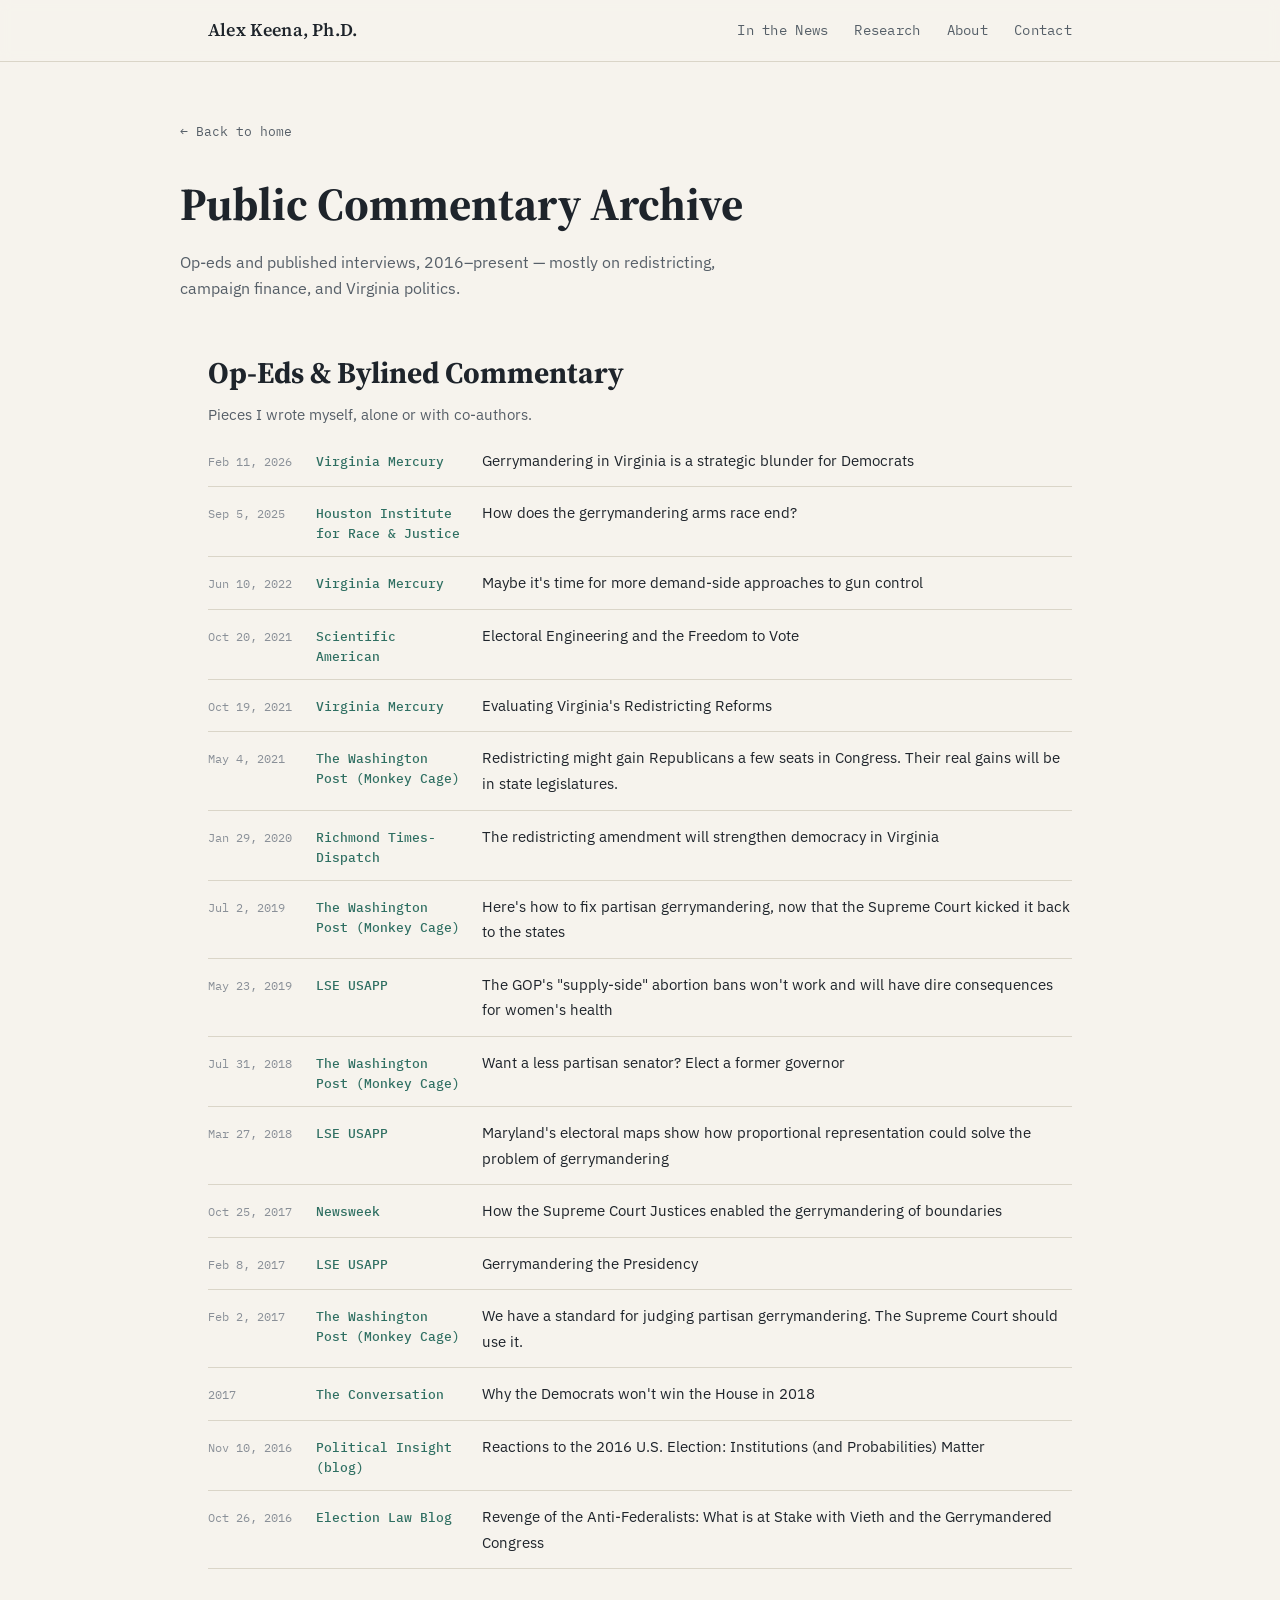
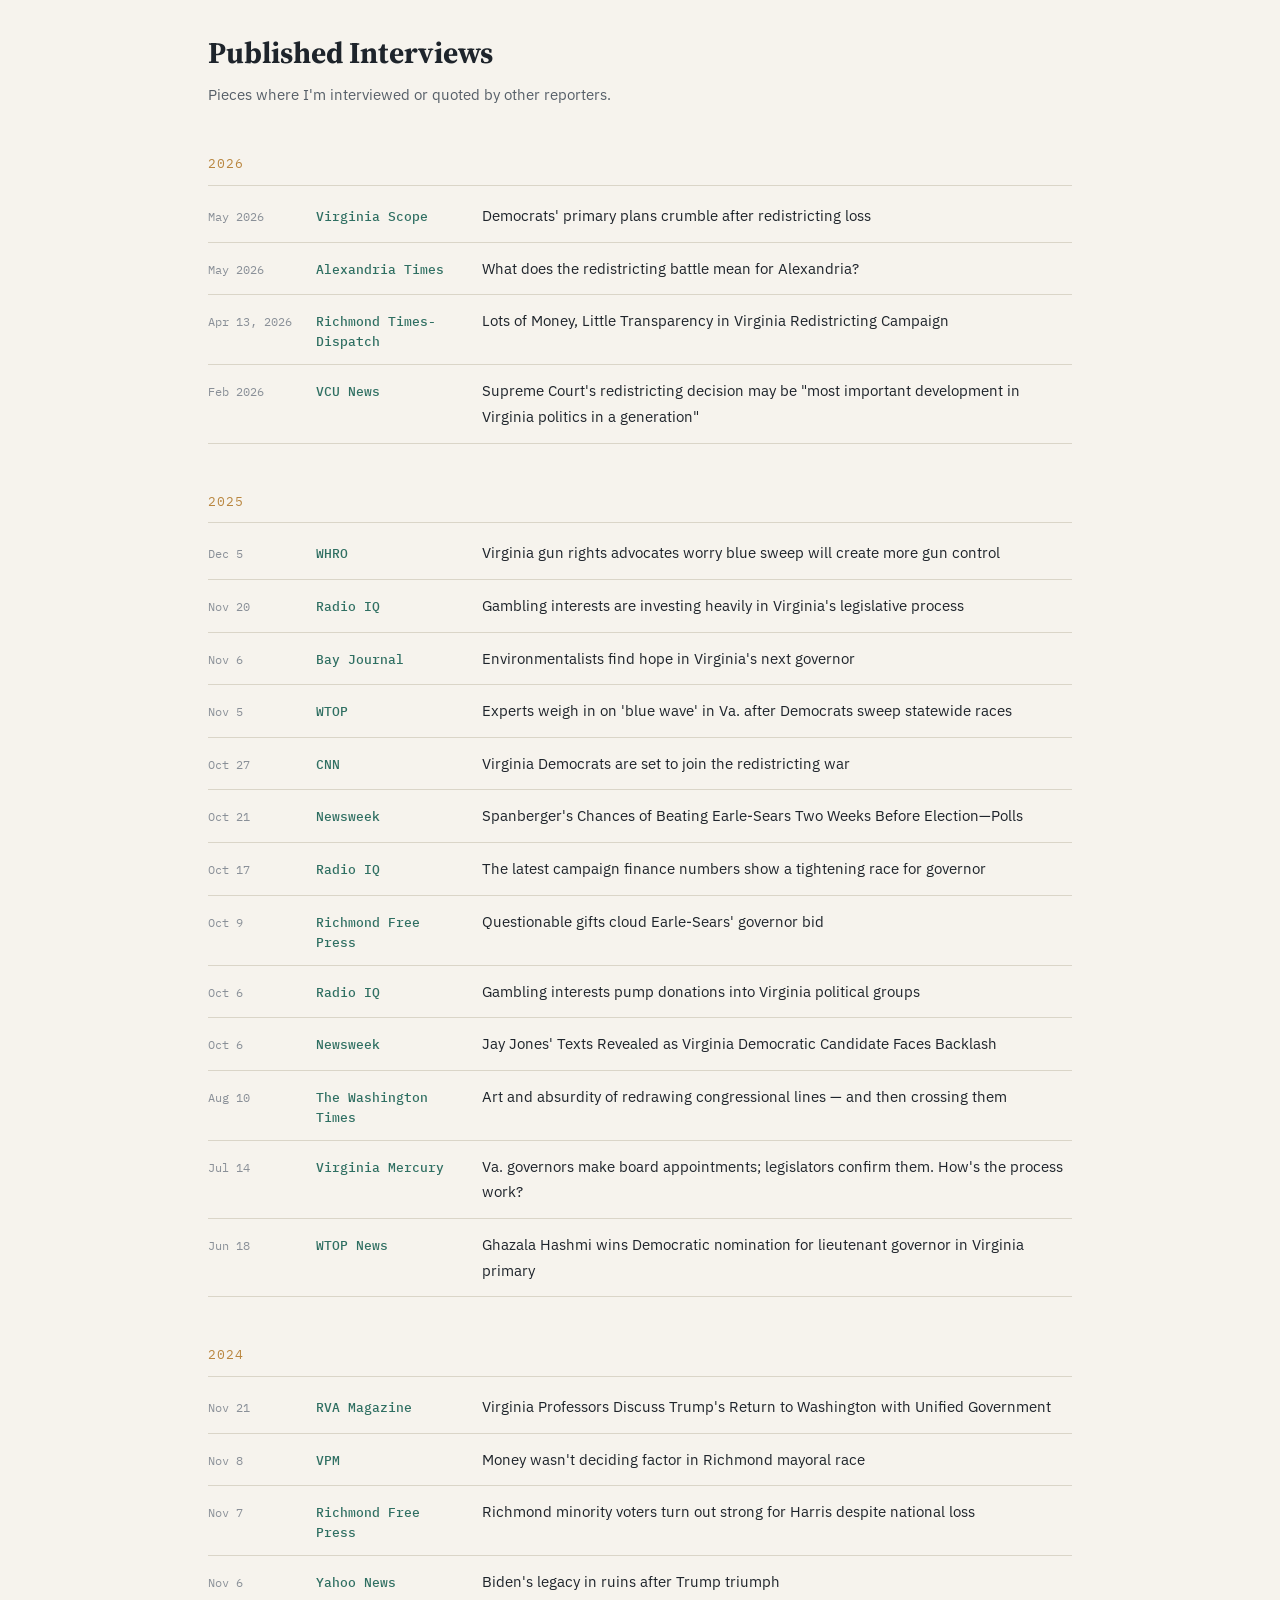
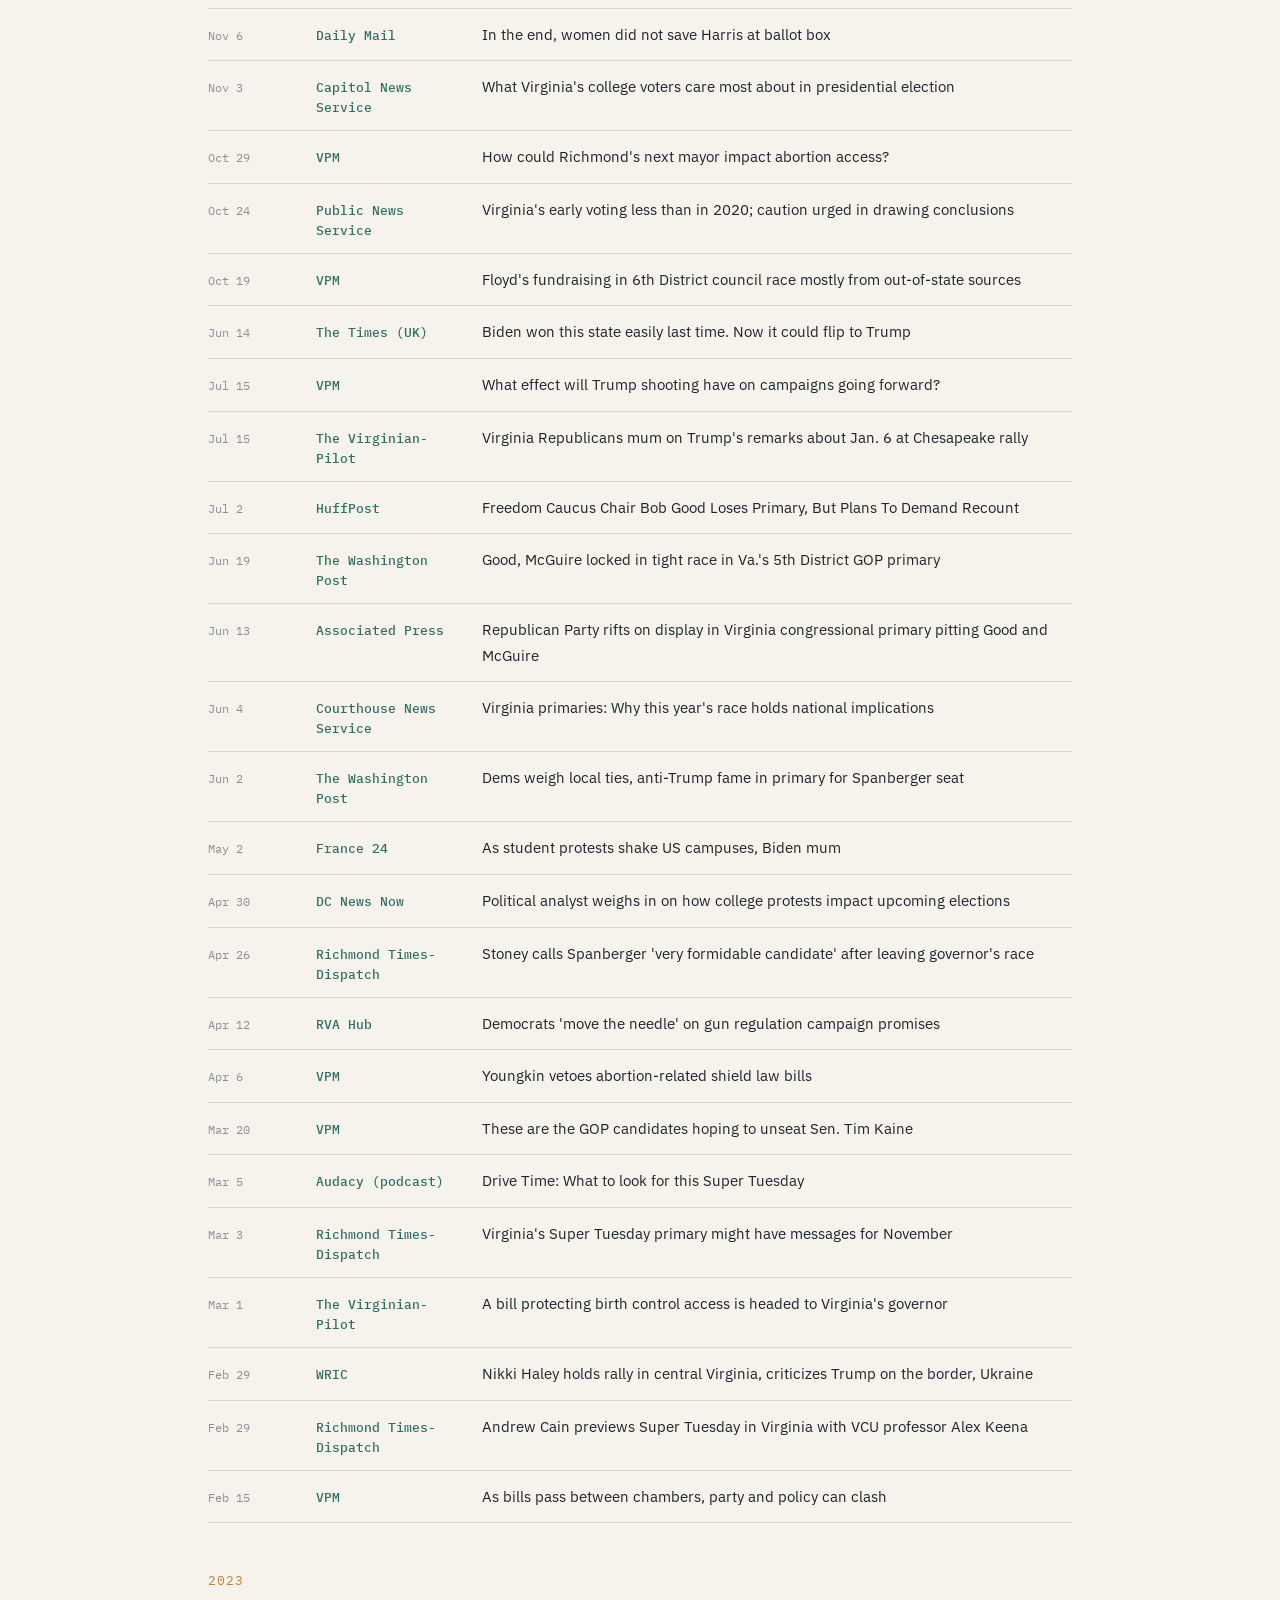
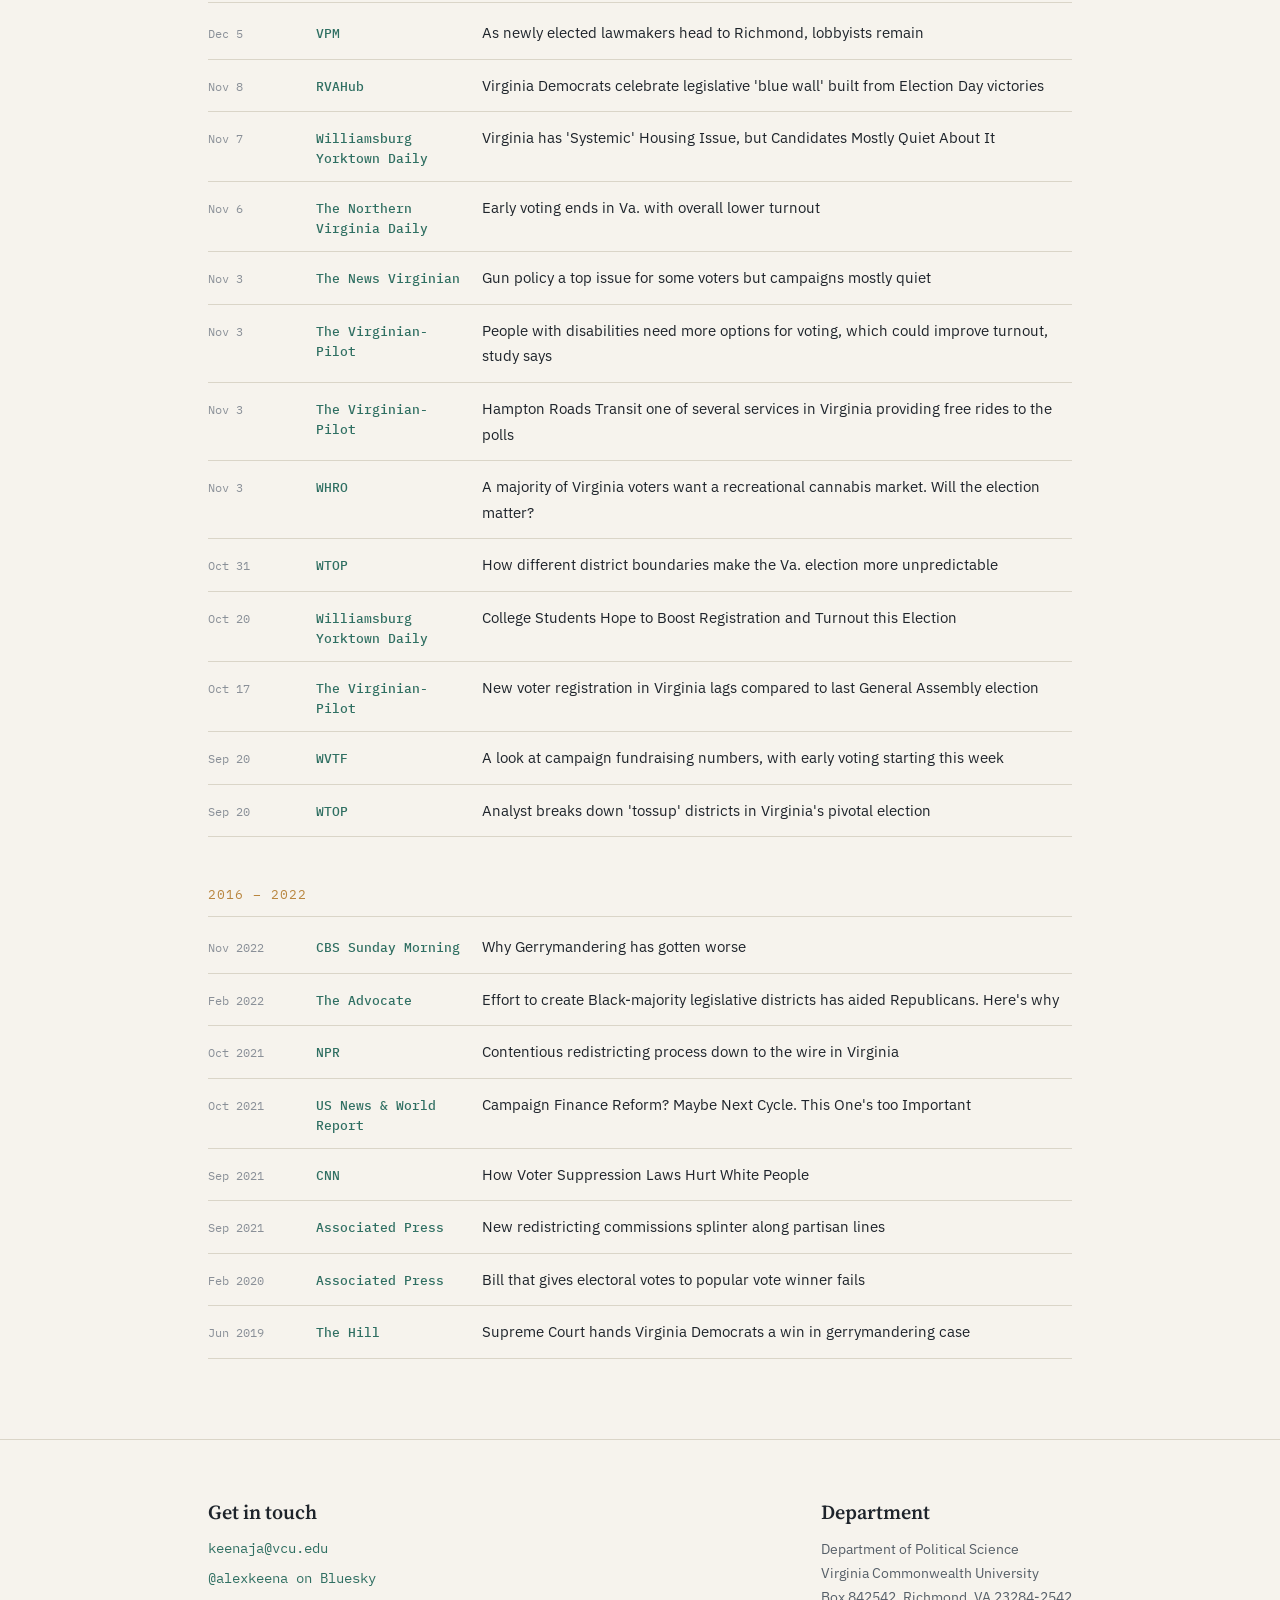
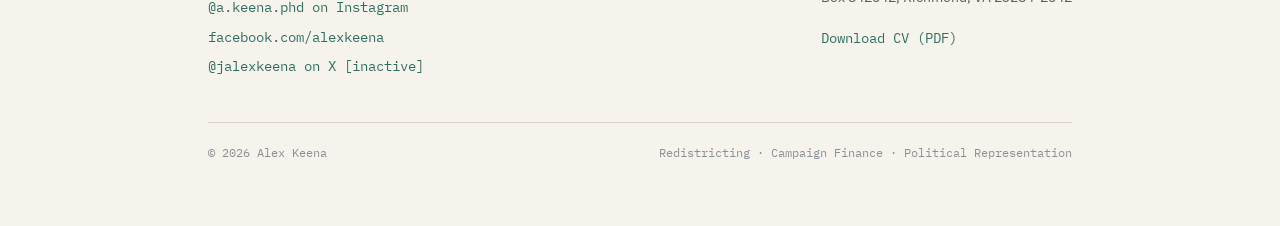
==== commit 36992a01: "Update archive.html" ====
--- a/archive.html
+++ b/archive.html
@@ -14,13 +14,13 @@
 
 <header class="site-nav">
   <div class="nav-inner">
-    <div class="nav-name">Alex Keena</div>
+    <div class="nav-name">Alex Keena, Ph.D.</div>
     <button class="nav-toggle" id="navToggle" aria-label="Toggle menu" aria-expanded="false">
       <svg viewBox="0 0 24 24" fill="none" stroke-width="2"><line x1="3" y1="6" x2="21" y2="6"/><line x1="3" y1="12" x2="21" y2="12"/><line x1="3" y1="18" x2="21" y2="18"/></svg>
     </button>
     <nav class="links" id="navLinks">
-      <a href="index.html#news">In the News</a>
-      <a href="index.html#research">Research</a>
+      <a href="archive.html#news">In the News</a>
+      <a href="scholarship.html#research">Research</a>
       <a href="index.html#about">About</a>
       <a href="index.html#contact">Contact</a>
     </nav>
@@ -30,7 +30,7 @@
 <div class="wrap archive-header">
   <a class="back-link" href="index.html">← Back to home</a>
   <h1>Public Commentary Archive</h1>
-  <p>Op-eds and published interviews, 2016–present — mostly on redistricting, campaign finance, and Virginia politics. Sourced from my CV and the VCU Political Science Department's media log.</p>
+  <p>Op-eds and published interviews, 2016–present — mostly on redistricting, campaign finance, and Virginia politics.</p>
 </div>
 
 <div class="wrap" style="padding-bottom: 80px;">
@@ -160,10 +160,11 @@
         <div class="ftitle">Get in touch</div>
         <div class="footer-links">
           <a href="mailto:keenaja@vcu.edu">keenaja@vcu.edu</a>
-          <a href="https://twitter.com/jalexkeena" target="_blank" rel="noopener">@jalexkeena on X</a>
           <a href="https://bsky.app/profile/alexkeena.bsky.social" target="_blank" rel="noopener">@alexkeena on Bluesky</a>
           <a href="https://instagram.com/a.keena.phd" target="_blank" rel="noopener">@a.keena.phd on Instagram</a>
-          <a href="https://drive.google.com/file/d/118q1OShhWem_gpehyqq2FQOrkwC8231Q/view" target="_blank" rel="noopener">Download CV (PDF)</a>
+          <a href="https://facebook.com/alexkeena" target="_blank" rel="noopener">facebook.com/alexkeena</a>
+            <a href="https://twitter.com/jalexkeena" target="_blank" rel="noopener">@jalexkeena on X [inactive]</a>
+          
         </div>
       </div>
       <div>
@@ -173,6 +174,8 @@
           Virginia Commonwealth University<br>
           Box 842542, Richmond, VA 23284-2542
         </address>
+        <p></p>
+         <a href="https://drive.google.com/file/d/118q1OShhWem_gpehyqq2FQOrkwC8231Q/view" target="_blank" rel="noopener">Download CV (PDF)</a>
       </div>
     </div>
     <div class="footer-bottom">
--- a/style.css
+++ b/style.css
@@ -447,3 +447,45 @@
     max-width: 560px;
     margin: 0 0 8px;
   }
+
+  /* ---------- SCHOLARSHIP: KEYWORD FILTER & TAGS ---------- */
+  .keyword-filter-bar{
+    display:flex; flex-wrap:wrap; gap: 8px;
+    margin: 0 0 44px;
+    padding-bottom: 28px;
+    border-bottom: 1px solid var(--line);
+  }
+  .keyword-chip{
+    font-family: var(--font-mono);
+    font-size: 12px;
+    letter-spacing: 0.02em;
+    color: var(--ink-soft);
+    background: var(--bg-card);
+    border: 1px solid var(--line);
+    border-radius: 999px;
+    padding: 6px 13px;
+    cursor: pointer;
+    transition: all .12s ease;
+  }
+  .keyword-chip:hover{ border-color: var(--accent); color: var(--accent); }
+  .keyword-chip.active{
+    background: var(--accent);
+    border-color: var(--accent);
+    color: #fff;
+  }
+  .pub-keywords{
+    margin-top: 8px;
+    display:flex; flex-wrap:wrap; gap: 6px;
+  }
+  .pub-keyword-tag{
+    font-family: var(--font-mono);
+    font-size: 10.5px;
+    letter-spacing: 0.03em;
+    text-transform: uppercase;
+    color: var(--ink-faint);
+    background: var(--accent-soft);
+    border-radius: 3px;
+    padding: 2px 7px;
+  }
+  .pub-item.is-hidden{ display:none; }
+  .theme-section.is-hidden{ display:none; }
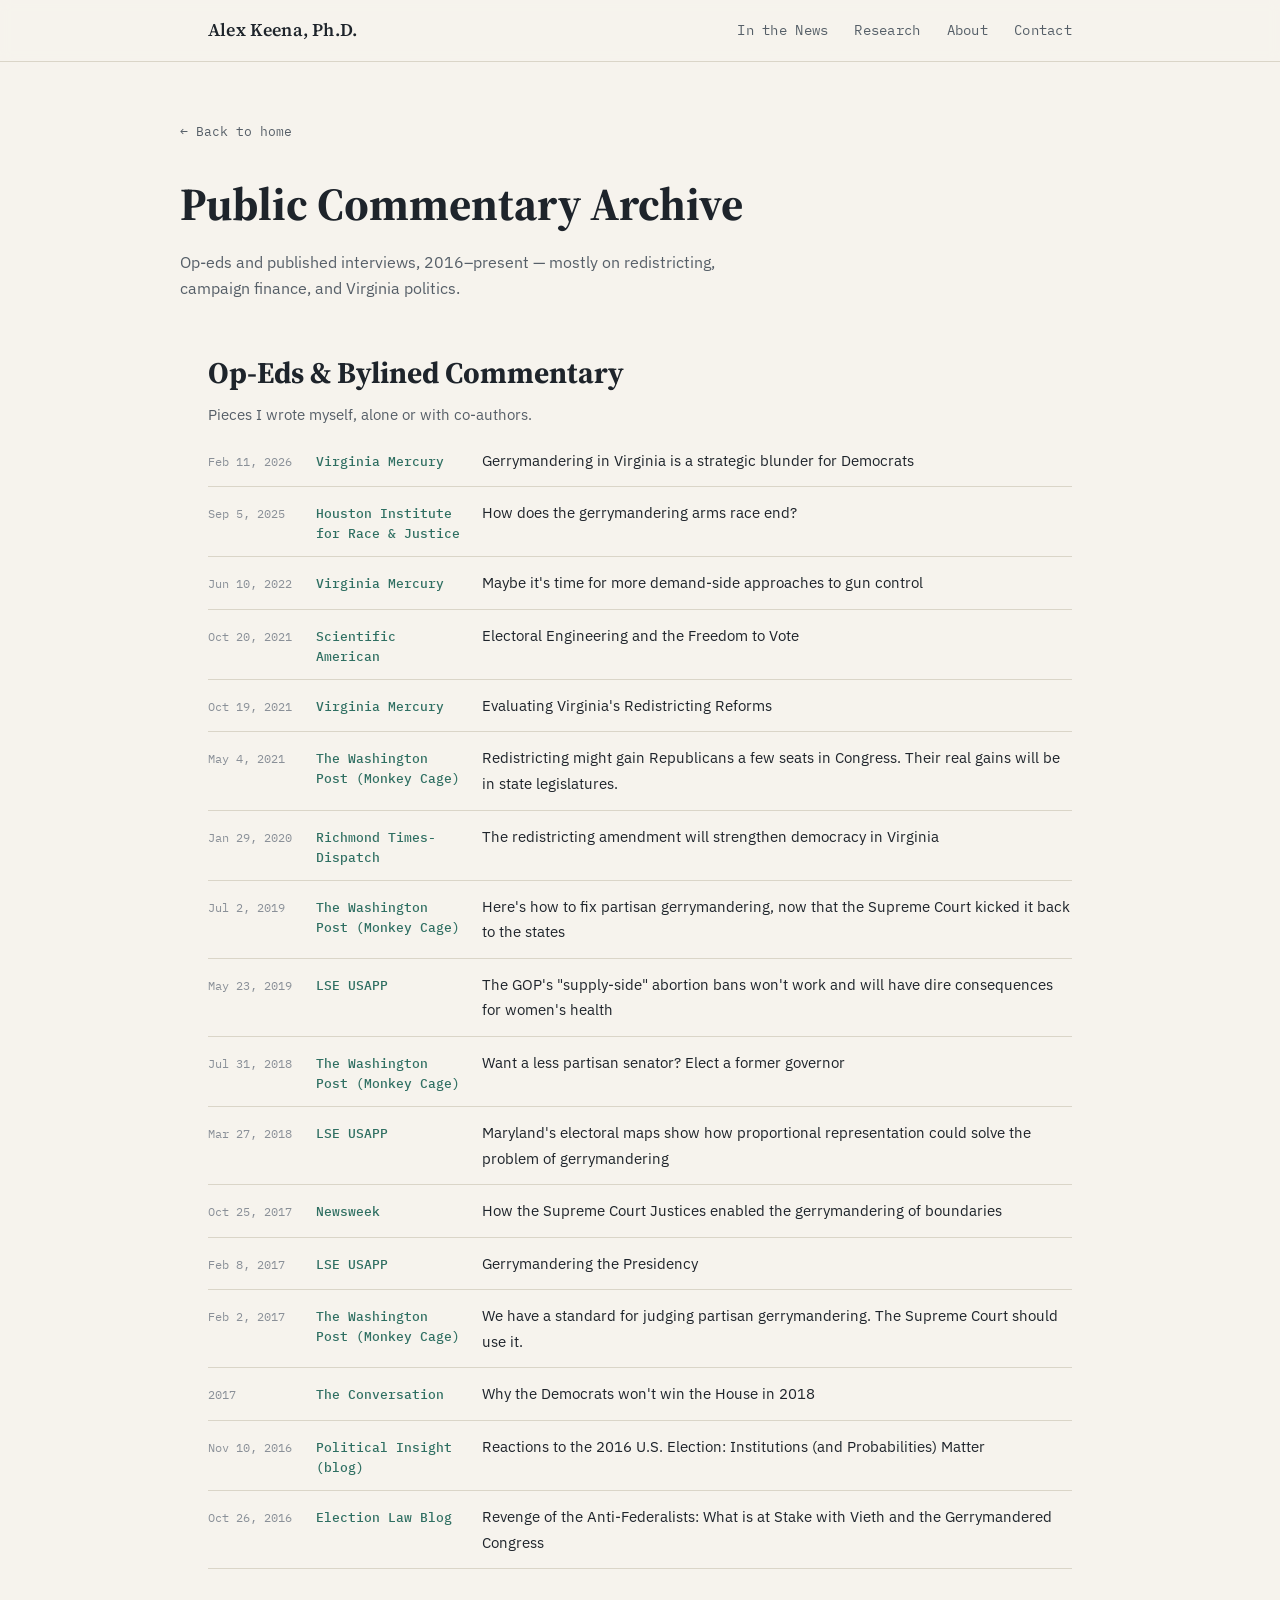
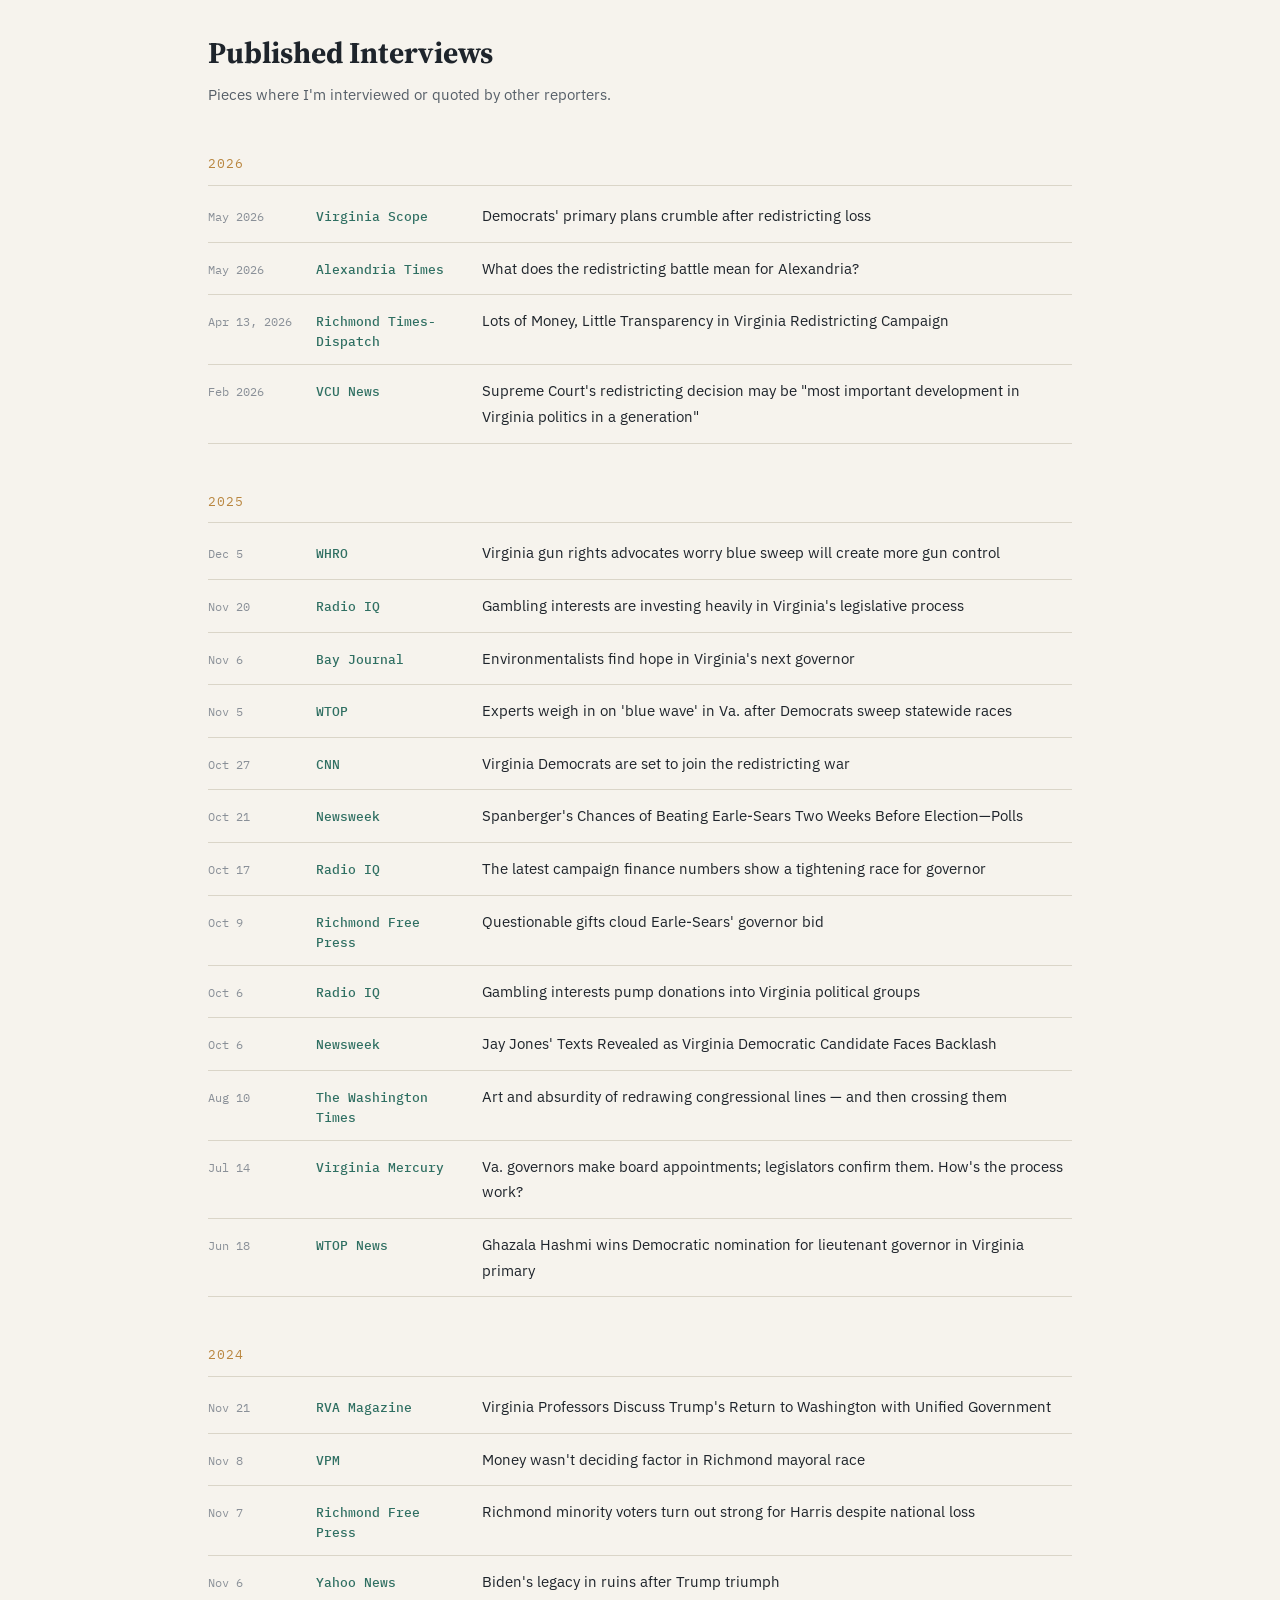
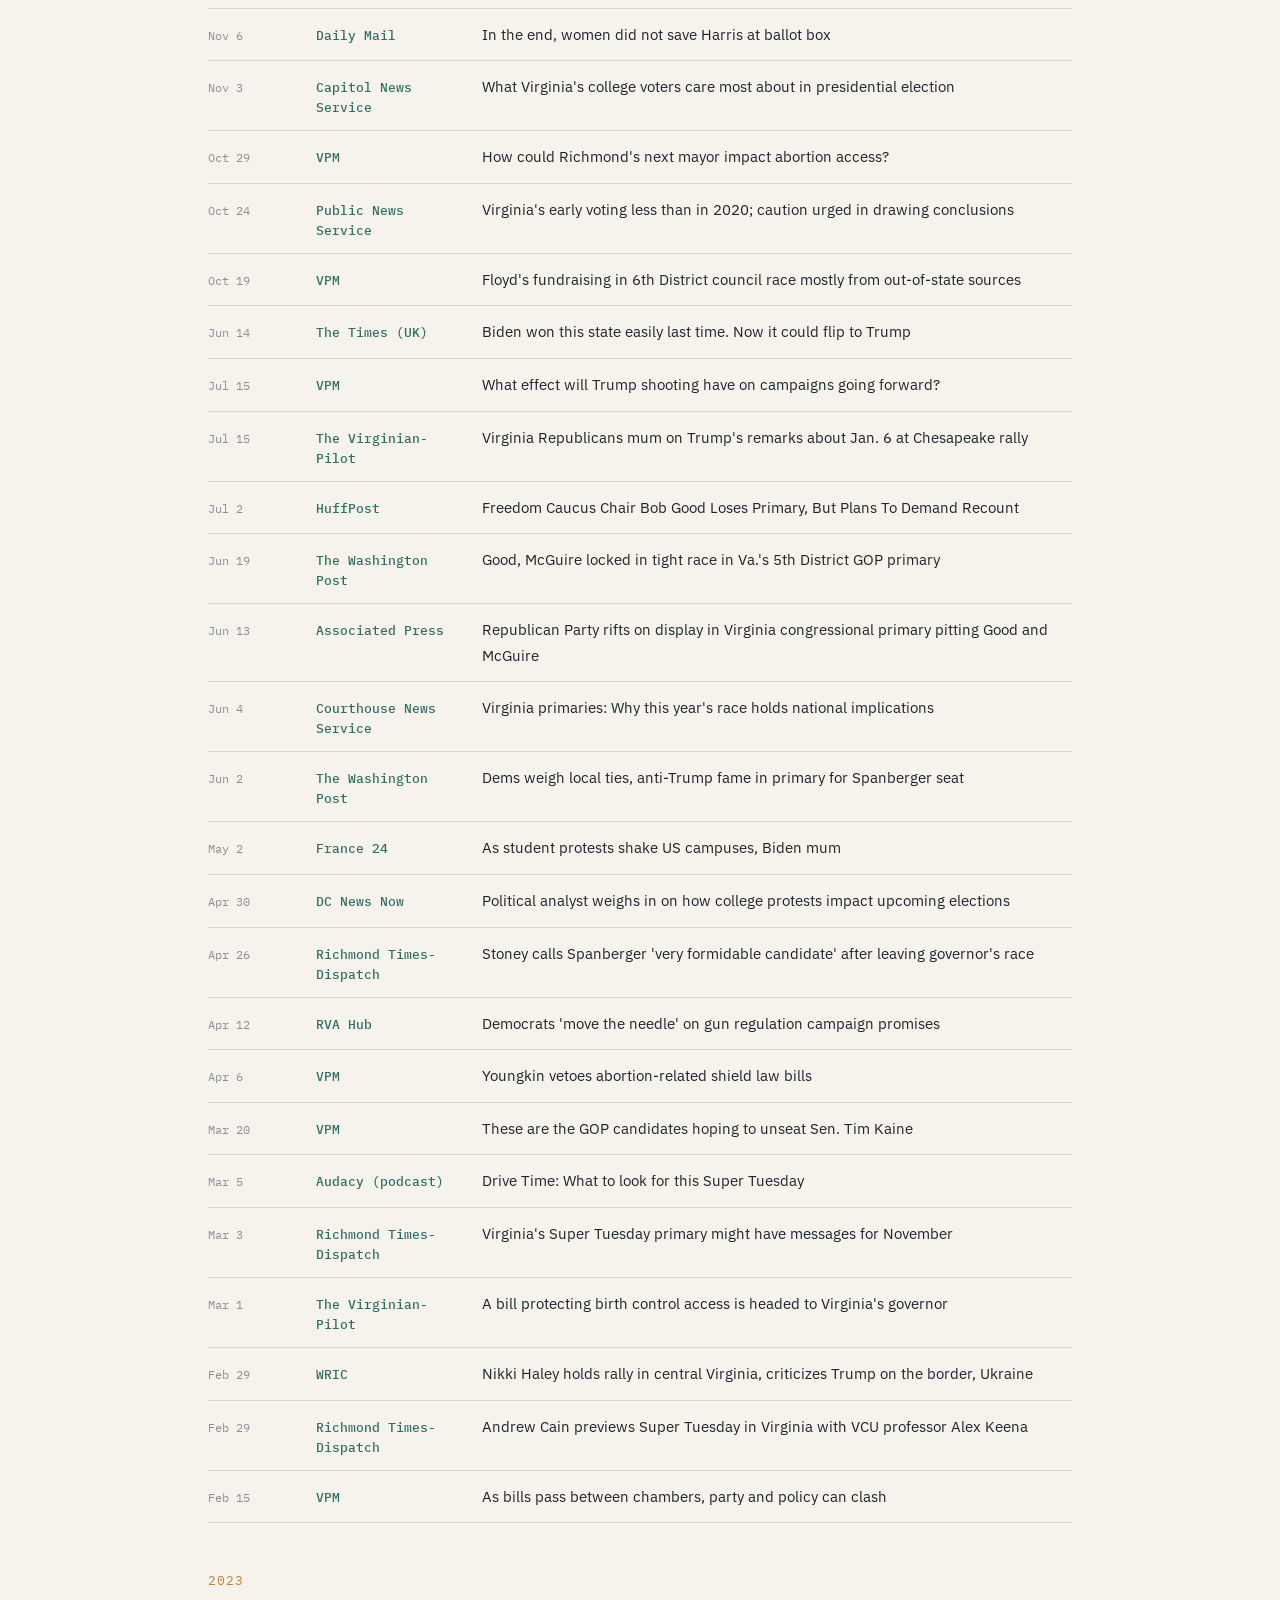
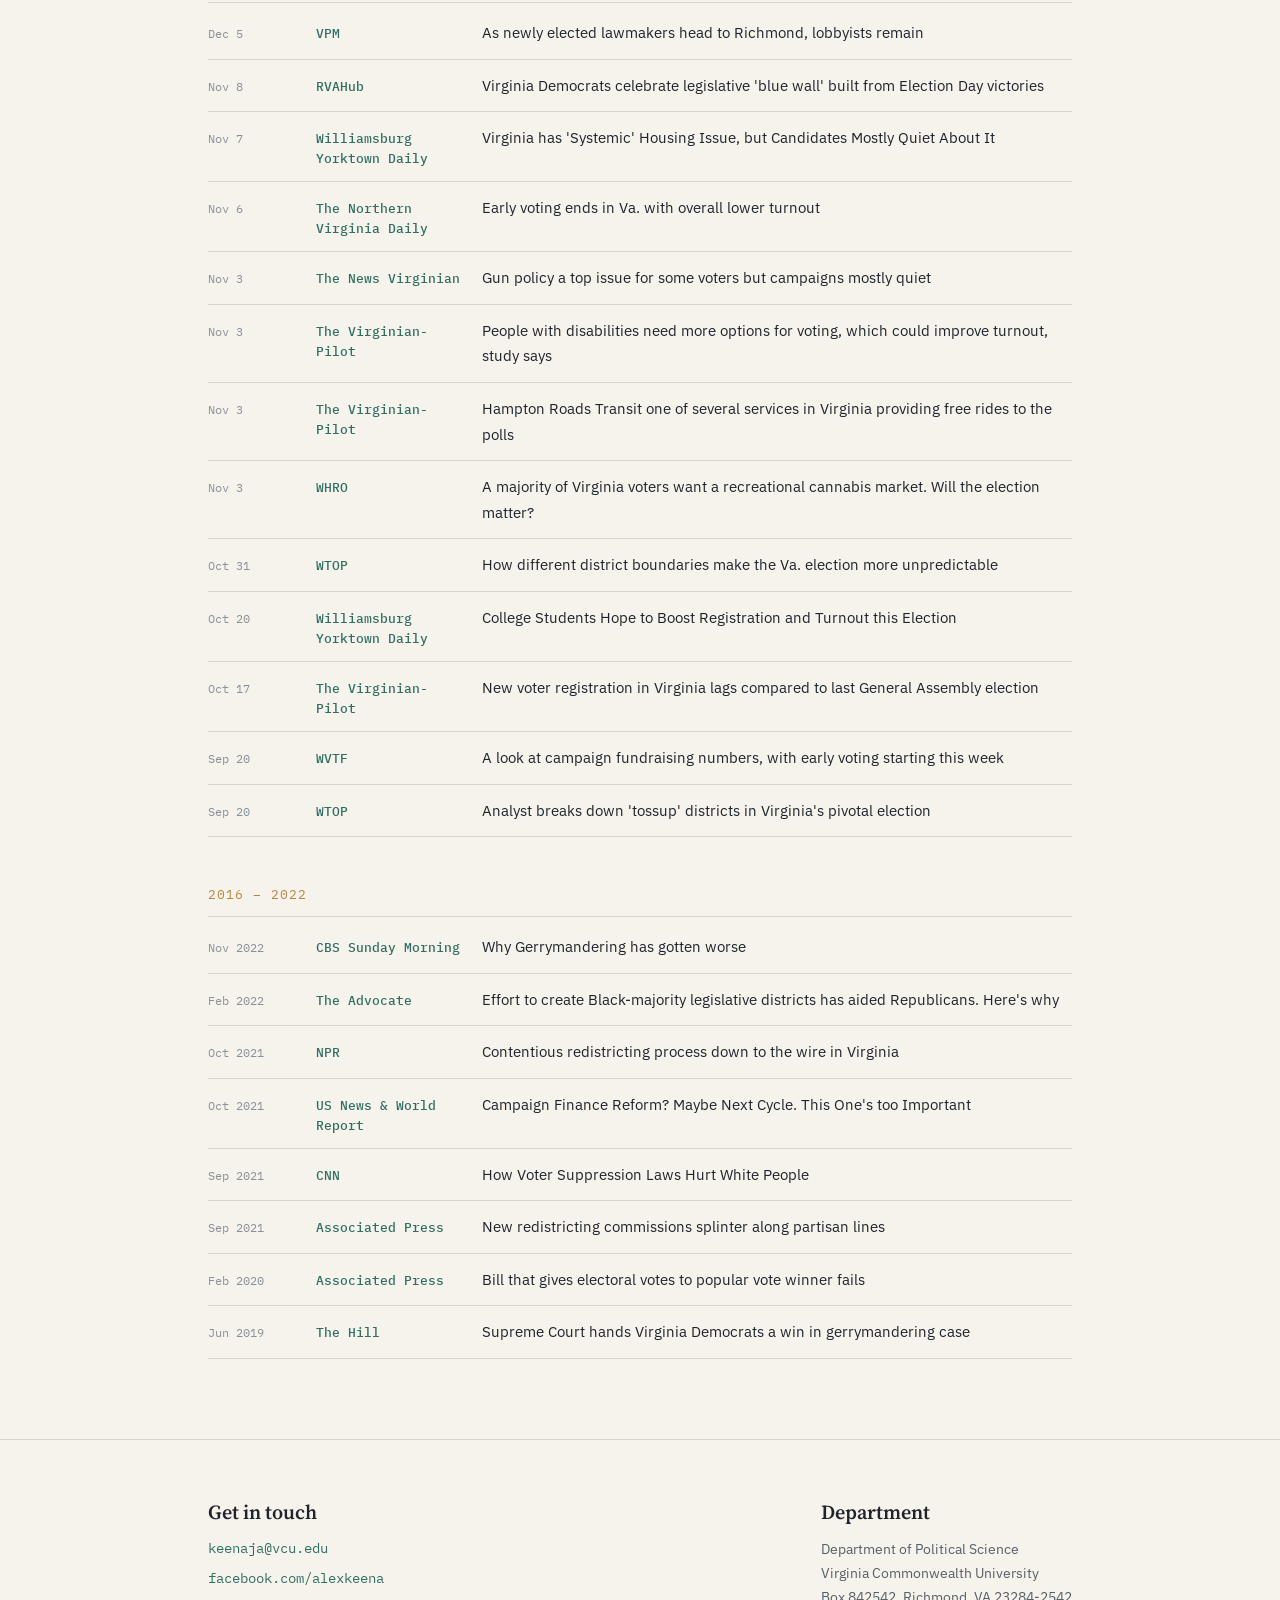
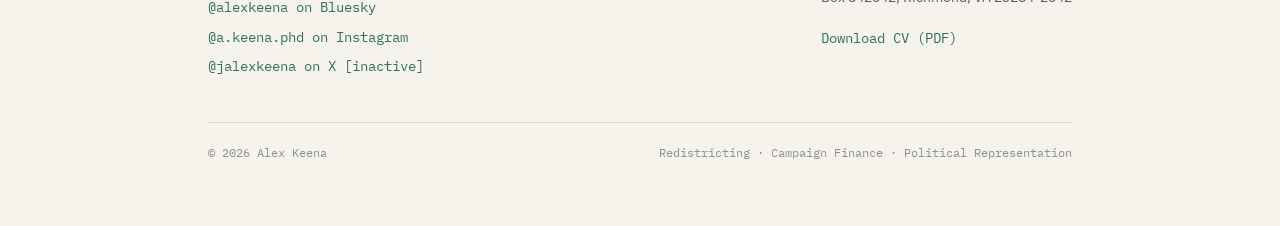
==== commit ebb3a1ce: "Fix links in archive.html for navigation and footer" ====
--- a/archive.html
+++ b/archive.html
@@ -19,8 +19,8 @@
       <svg viewBox="0 0 24 24" fill="none" stroke-width="2"><line x1="3" y1="6" x2="21" y2="6"/><line x1="3" y1="12" x2="21" y2="12"/><line x1="3" y1="18" x2="21" y2="18"/></svg>
     </button>
     <nav class="links" id="navLinks">
-      <a href="archive.html#news">In the News</a>
-      <a href="scholarship.html#research">Research</a>
+      <a href="archive.html">In the News</a>
+      <a href="scholarship.html">Research</a>
       <a href="index.html#about">About</a>
       <a href="index.html#contact">Contact</a>
     </nav>
@@ -160,9 +160,9 @@
         <div class="ftitle">Get in touch</div>
         <div class="footer-links">
           <a href="mailto:keenaja@vcu.edu">keenaja@vcu.edu</a>
+          <a href="https://facebook.com/alexkeena" target="_blank" rel="noopener">facebook.com/alexkeena</a>
           <a href="https://bsky.app/profile/alexkeena.bsky.social" target="_blank" rel="noopener">@alexkeena on Bluesky</a>
           <a href="https://instagram.com/a.keena.phd" target="_blank" rel="noopener">@a.keena.phd on Instagram</a>
-          <a href="https://facebook.com/alexkeena" target="_blank" rel="noopener">facebook.com/alexkeena</a>
             <a href="https://twitter.com/jalexkeena" target="_blank" rel="noopener">@jalexkeena on X [inactive]</a>
           
         </div>
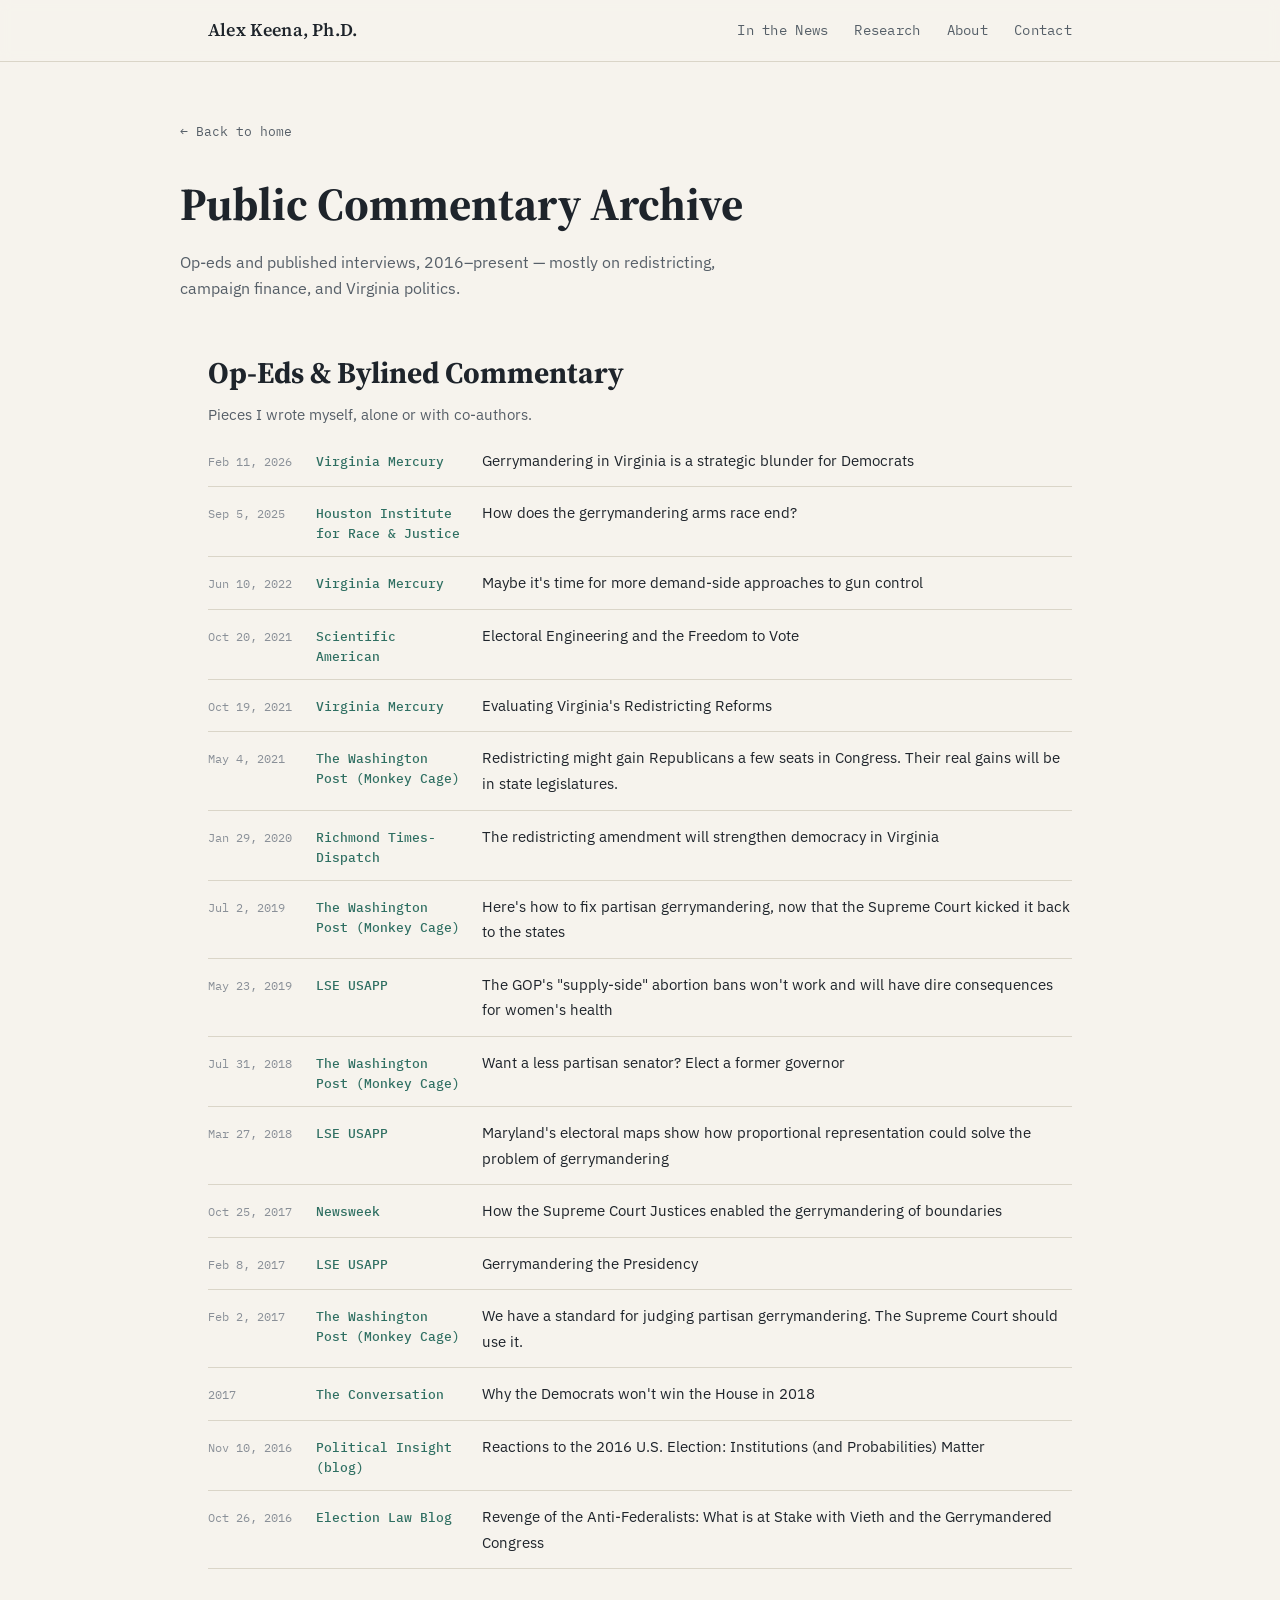
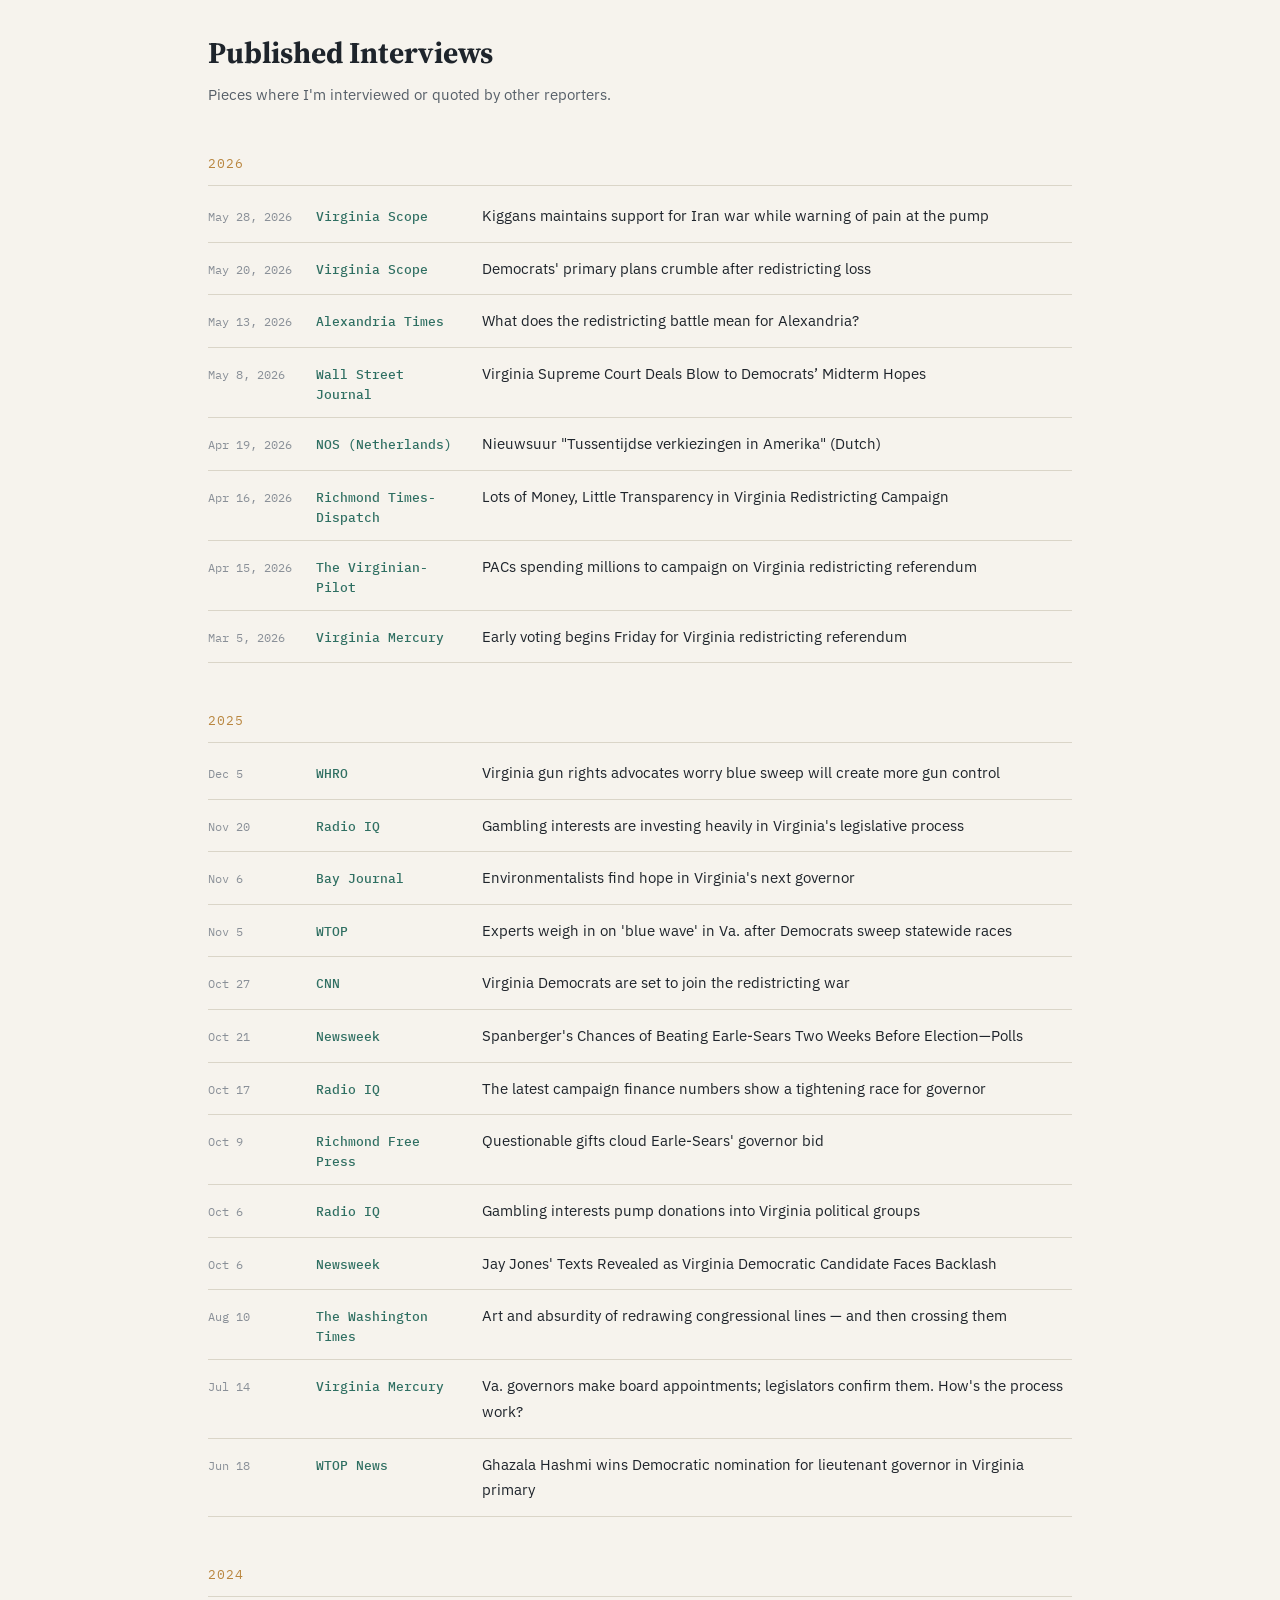
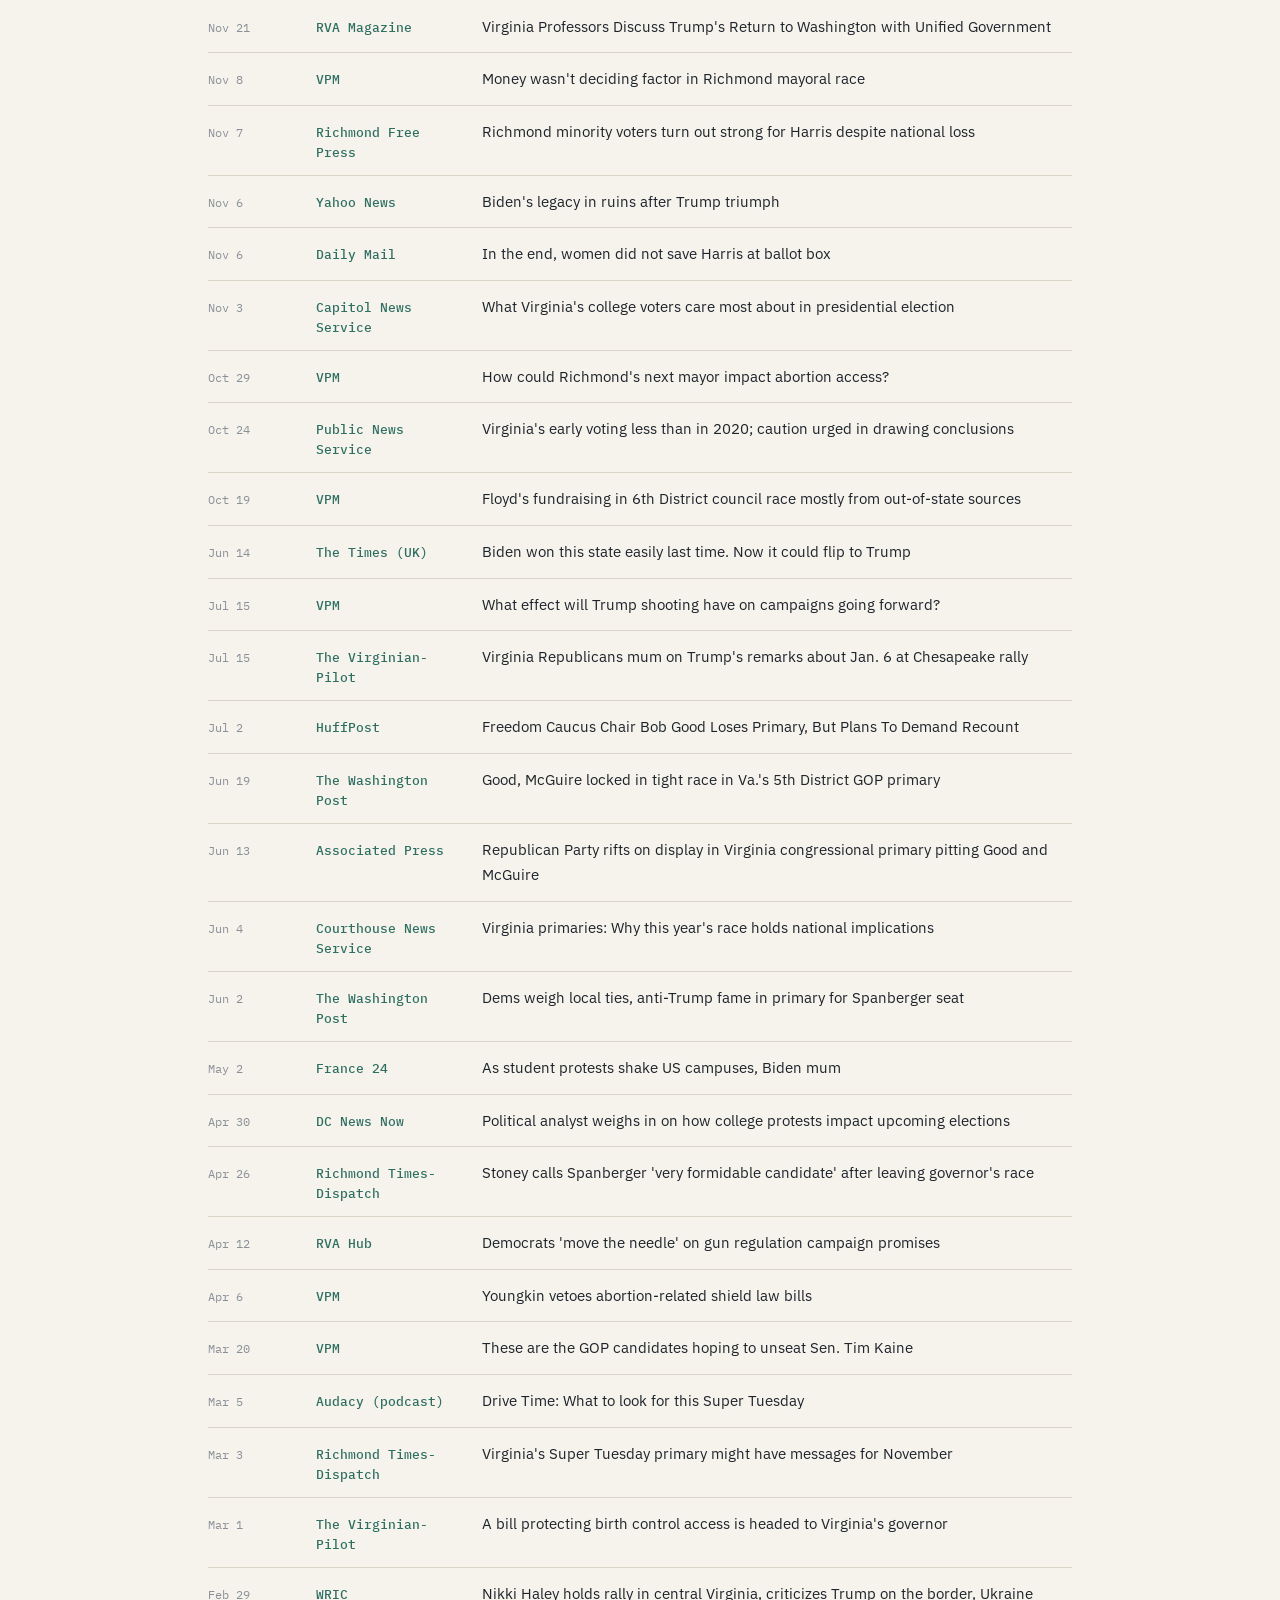
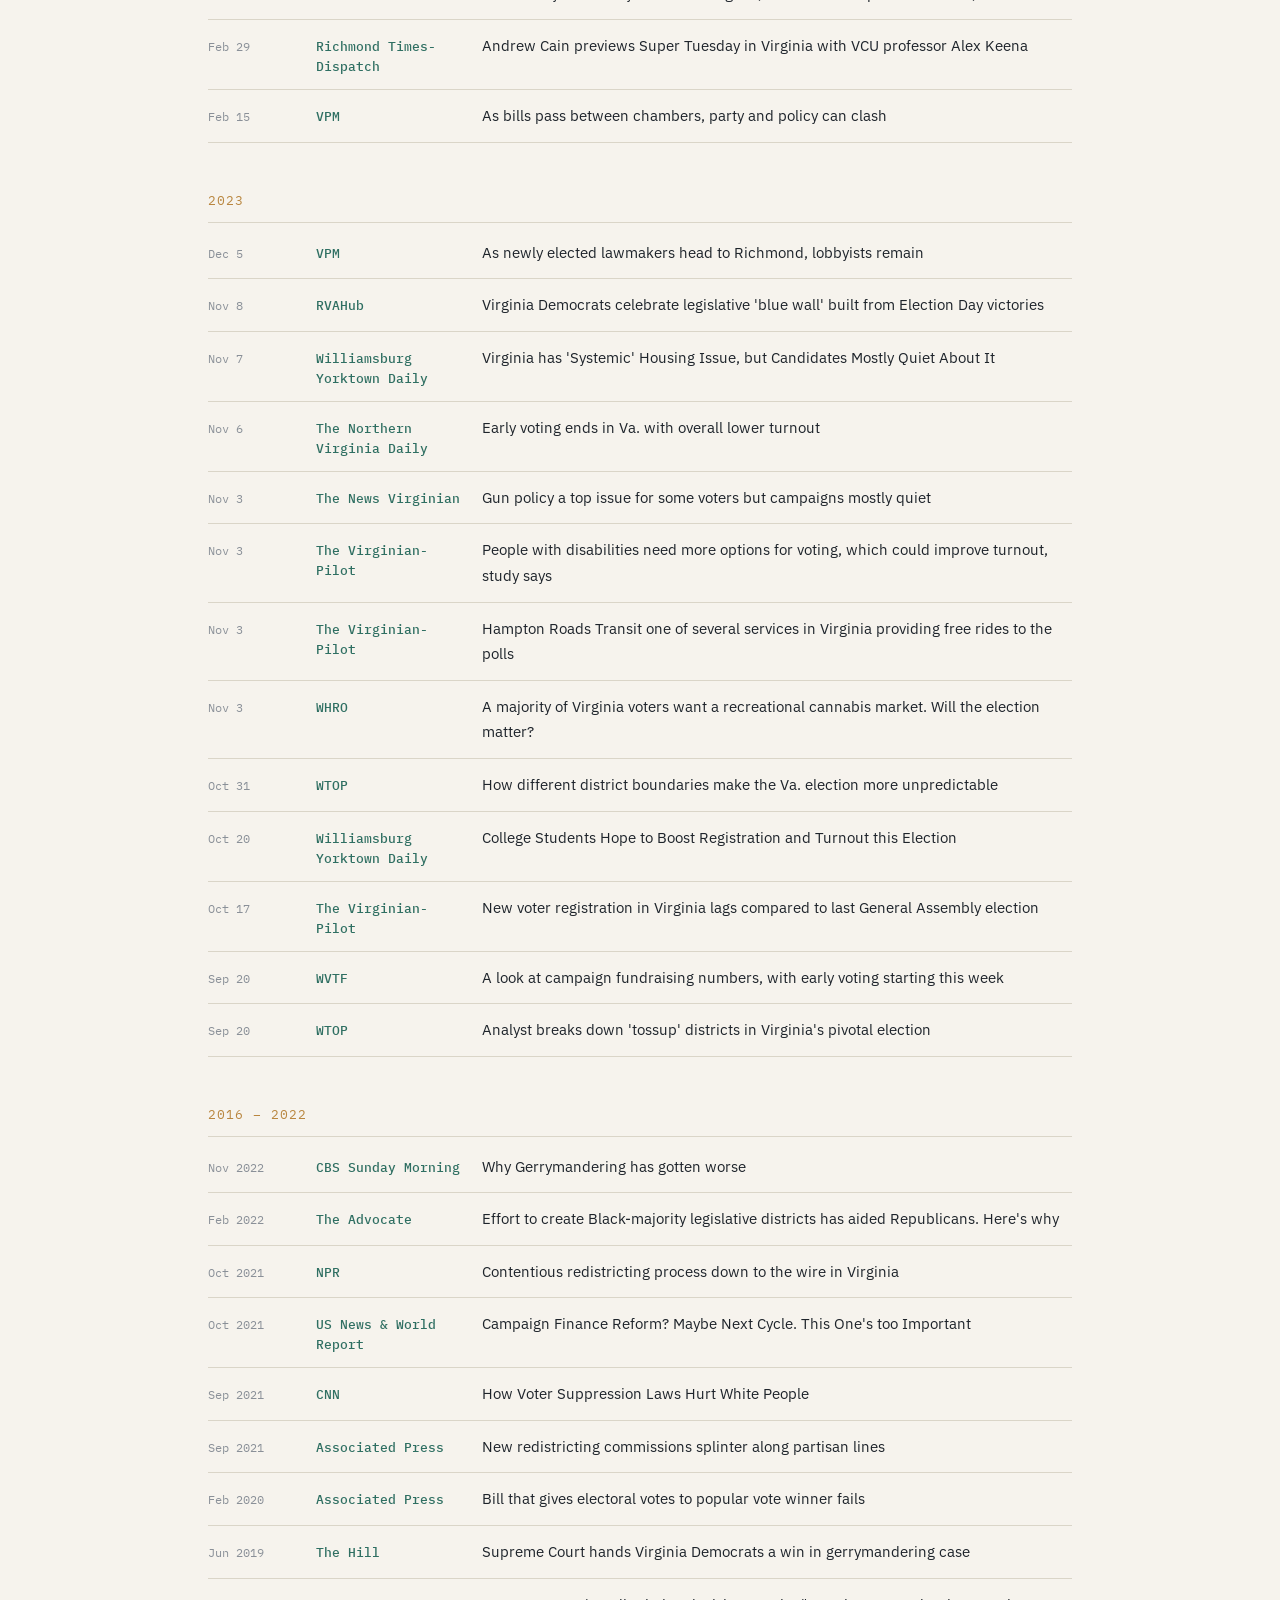
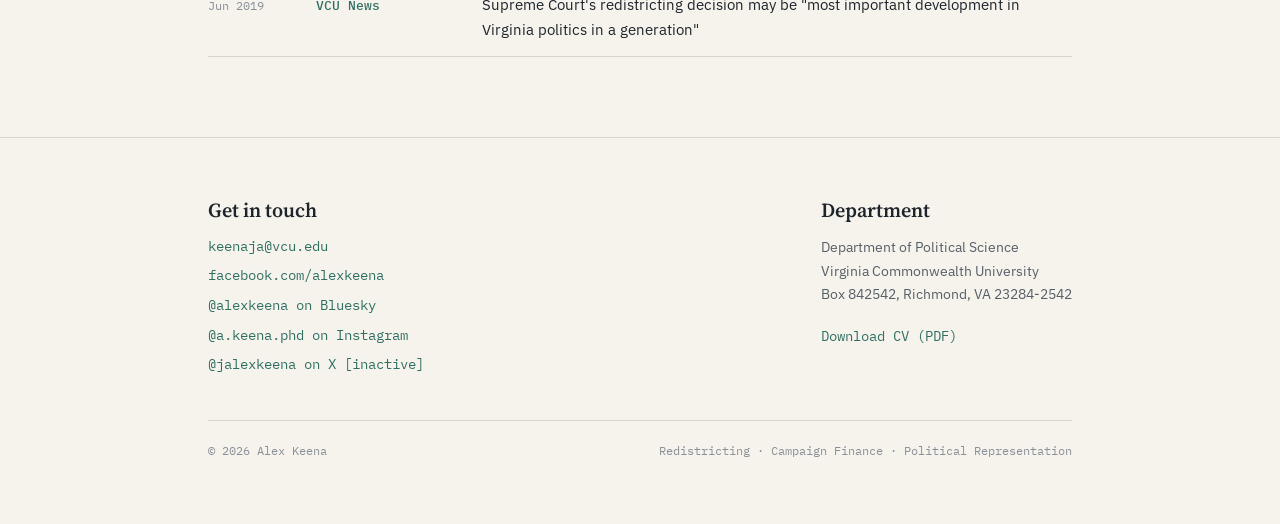
==== commit 5606053e: "Add new archive items for May 2026" ====
--- a/archive.html
+++ b/archive.html
@@ -65,10 +65,16 @@
 
     <div class="archive-year">2026</div>
     <div class="archive-list">
-      <div class="archive-item"><div class="a-date">May 2026</div><div class="a-outlet">Virginia Scope</div><div class="a-title"><a href="https://www.virginiascope.com/democrats-primary-plans-crumble-after-redistricting-loss/" target="_blank" rel="noopener">Democrats' primary plans crumble after redistricting loss</a></div></div>
-      <div class="archive-item"><div class="a-date">May 2026</div><div class="a-outlet">Alexandria Times</div><div class="a-title"><a href="https://alextimes.com/local-news/local-government/elections/what-does-the-redistricting-battle-mean-for-alexandria/" target="_blank" rel="noopener">What does the redistricting battle mean for Alexandria?</a></div></div>
-      <div class="archive-item"><div class="a-date">Apr 13, 2026</div><div class="a-outlet">Richmond Times-Dispatch</div><div class="a-title"><a href="https://richmond.com/news/state-regional/government-politics/elections/article_bbca10f8-5e83-46d0-90af-a4e0767ef361.html" target="_blank" rel="noopener">Lots of Money, Little Transparency in Virginia Redistricting Campaign</a></div></div>
-      <div class="archive-item"><div class="a-date">Feb 2026</div><div class="a-outlet">VCU News</div><div class="a-title"><a href="https://news.vcu.edu/article/supreme_courts_redistricting_decision_may_be_most_important_development" target="_blank" rel="noopener">Supreme Court's redistricting decision may be "most important development in Virginia politics in a generation"</a></div></div>
+      <div class="archive-item"><div class="a-date">May 28, 2026</div><div class="a-outlet">Virginia Scope</div><div class="a-title"><a href="https://virginiamercury.com/2026/05/28/kiggans-maintains-support-for-iran-war-while-warning-of-pain-at-the-pump/" target="_blank" rel="noopener">Kiggans maintains support for Iran war while warning of pain at the pump</a></div></div>
+      <div class="archive-item"><div class="a-date">May 20, 2026</div><div class="a-outlet">Virginia Scope</div><div class="a-title"><a href="https://www.virginiascope.com/democrats-primary-plans-crumble-after-redistricting-loss/" target="_blank" rel="noopener">Democrats' primary plans crumble after redistricting loss</a></div></div>
+      <div class="archive-item"><div class="a-date">May 13, 2026</div><div class="a-outlet">Alexandria Times</div><div class="a-title"><a href="https://alextimes.com/local-news/local-government/elections/what-does-the-redistricting-battle-mean-for-alexandria/" target="_blank" rel="noopener">What does the redistricting battle mean for Alexandria?</a></div></div>
+      <div class="archive-item"><div class="a-date">May 8, 2026</div><div class="a-outlet">Wall Street Journal</div><div class="a-title"><a href="https://www.wsj.com/politics/elections/virginia-supreme-court-democrats-redistricting-40807eea" target="_blank" rel="noopener">Virginia Supreme Court Deals Blow to Democrats’ Midterm Hopes</a></div></div>
+      <div class="archive-item"><div class="a-date">Apr 19, 2026</div><div class="a-outlet">NOS (Netherlands)</div><div class="a-title"><a href="https://npo.nl/start/afspelen/nieuwsuur_5410" target="_blank" rel="noopener">Nieuwsuur "Tussentijdse verkiezingen in Amerika" (Dutch)</a></div></div>
+      <div class="archive-item"><div class="a-date">Apr 16, 2026</div><div class="a-outlet">Richmond Times-Dispatch</div><div class="a-title"><a href="https://richmond.com/news/state-regional/government-politics/elections/article_bbca10f8-5e83-46d0-90af-a4e0767ef361.html" target="_blank" rel="noopener">Lots of Money, Little Transparency in Virginia Redistricting Campaign</a></div></div>
+      <div class="archive-item"><div class="a-date">Apr 15, 2026</div><div class="a-outlet">The Virginian-Pilot</div><div class="a-title"><a href="https://www.pilotonline.com/2026/04/15/pacs-spending-millions-to-campaign-on-virginia-redistricting-referendum/" target="_blank" rel="noopener">PACs spending millions to campaign on Virginia redistricting referendum</a></div></div>
+      <div class="archive-item"><div class="a-date">Mar 5, 2026</div><div class="a-outlet">Virginia Mercury</div><div class="a-title"><a href="https://virginiamercury.com/2026/03/05/early-voting-begins-friday-for-virginia-redistricting-referendum/" target="_blank" rel="noopener">Early voting begins Friday for Virginia redistricting referendum</a></div></div>
+
+      
     </div>
 
     <div class="archive-year">2025</div>
@@ -148,6 +154,7 @@
       <div class="archive-item"><div class="a-date">Sep 2021</div><div class="a-outlet">Associated Press</div><div class="a-title"><a href="https://apnews.com/article/elections-ohio-virginia-redistricting-voting-districts-b27ebd5a7dd99ad613ac896ed16ffcde" target="_blank" rel="noopener">New redistricting commissions splinter along partisan lines</a></div></div>
       <div class="archive-item"><div class="a-date">Feb 2020</div><div class="a-outlet">Associated Press</div><div class="a-title"><a href="https://apnews.com/article/08f5820dc342dee11bf416632b3cf982" target="_blank" rel="noopener">Bill that gives electoral votes to popular vote winner fails</a></div></div>
       <div class="archive-item"><div class="a-date">Jun 2019</div><div class="a-outlet">The Hill</div><div class="a-title"><a href="https://thehill.com/regulation/court-battles/448876-supreme-court-hands-virginia-democrats-a-win-in-gerrymandering-case/" target="_blank" rel="noopener">Supreme Court hands Virginia Democrats a win in gerrymandering case</a></div></div>
+      <div class="archive-item"><div class="a-date">Jun 2019</div><div class="a-outlet">VCU News</div><div class="a-title"><a href="https://news.vcu.edu/article/supreme_courts_redistricting_decision_may_be_most_important_development" target="_blank" rel="noopener">Supreme Court's redistricting decision may be "most important development in Virginia politics in a generation"</a></div></div>
     </div>
   </div>
 
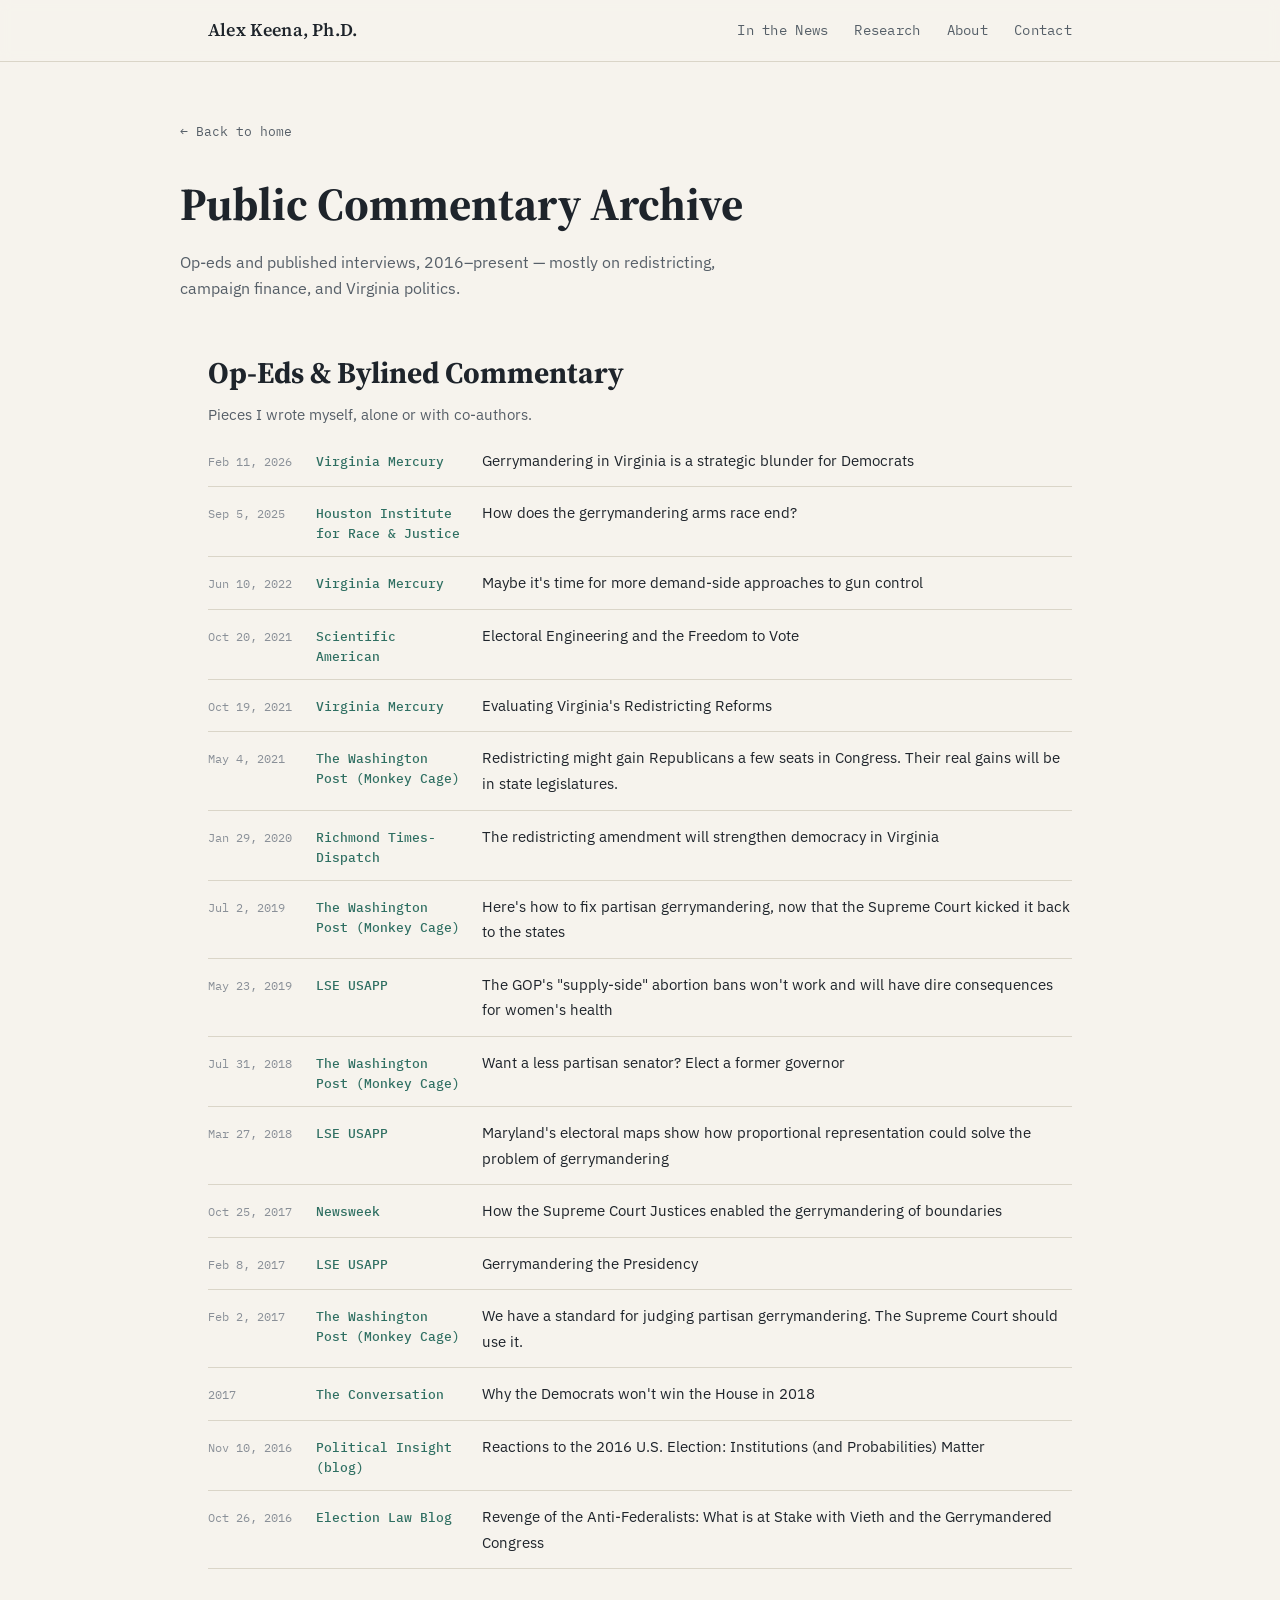
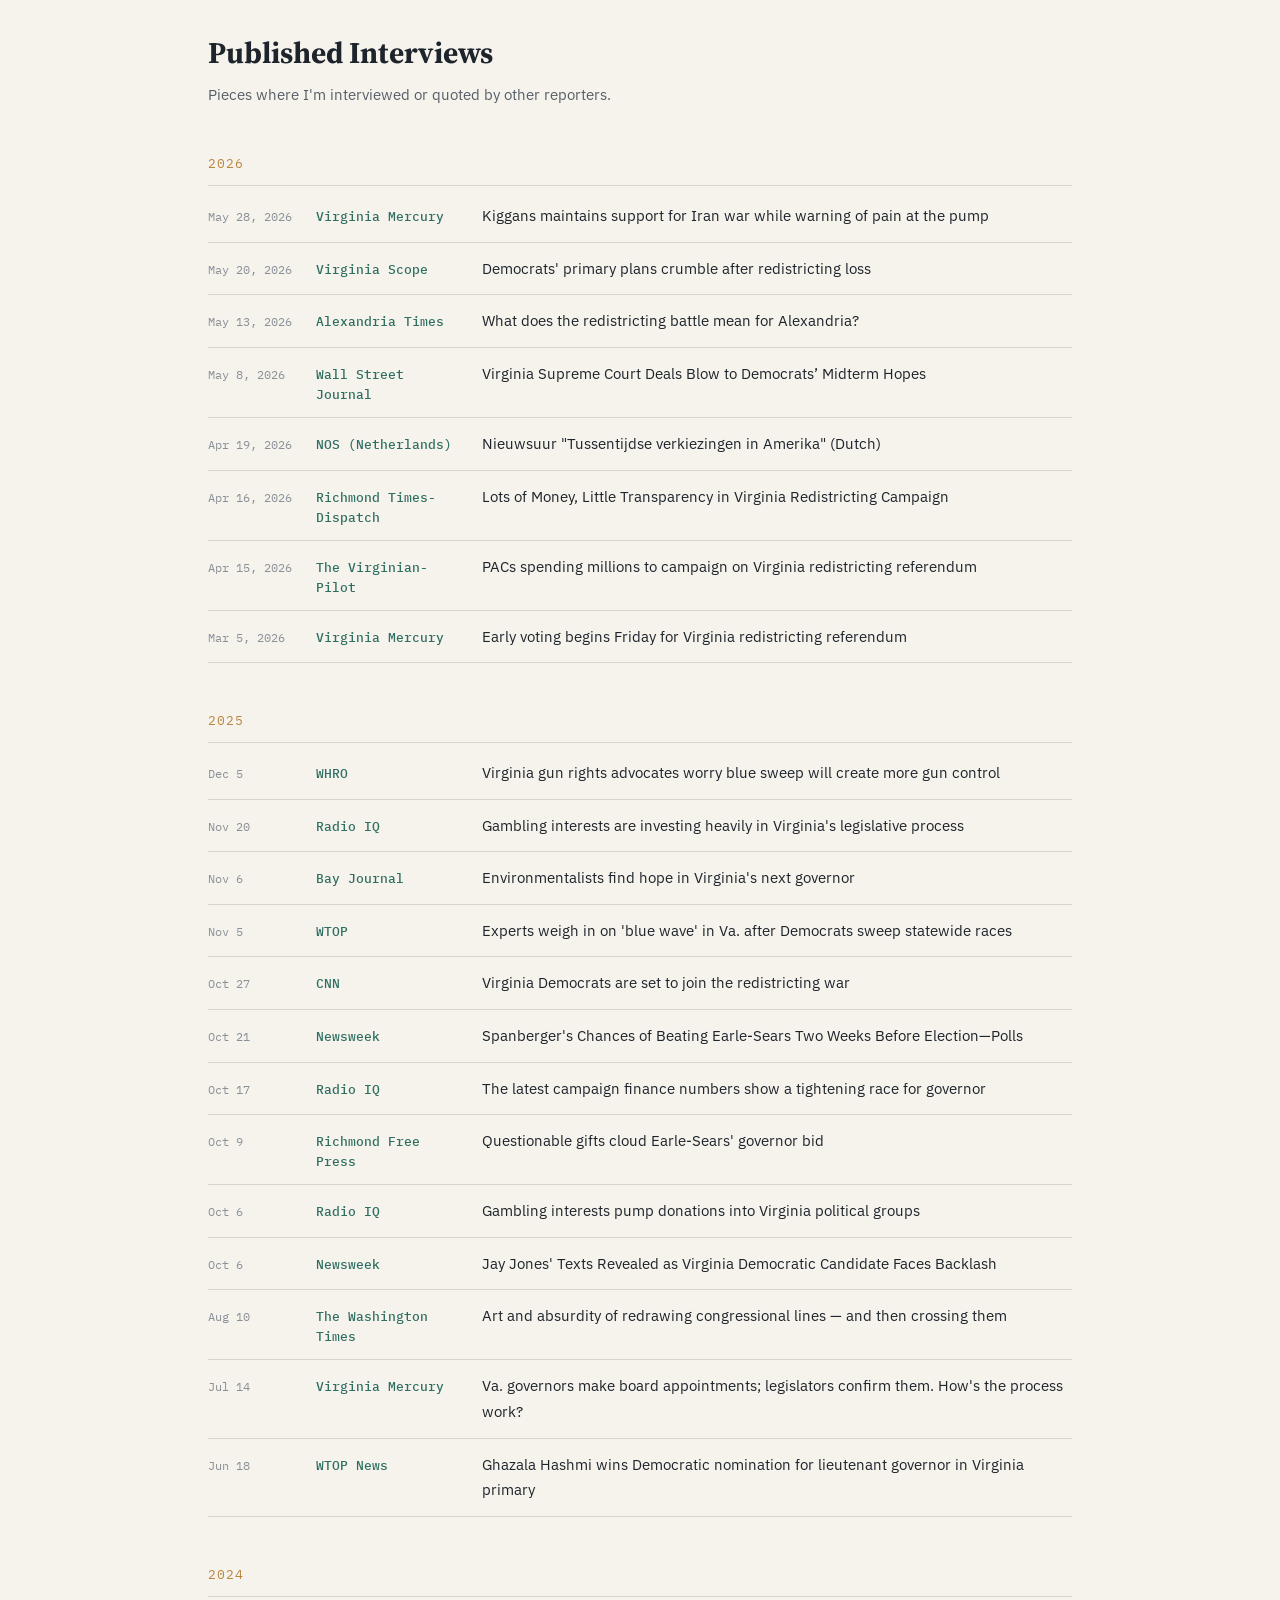
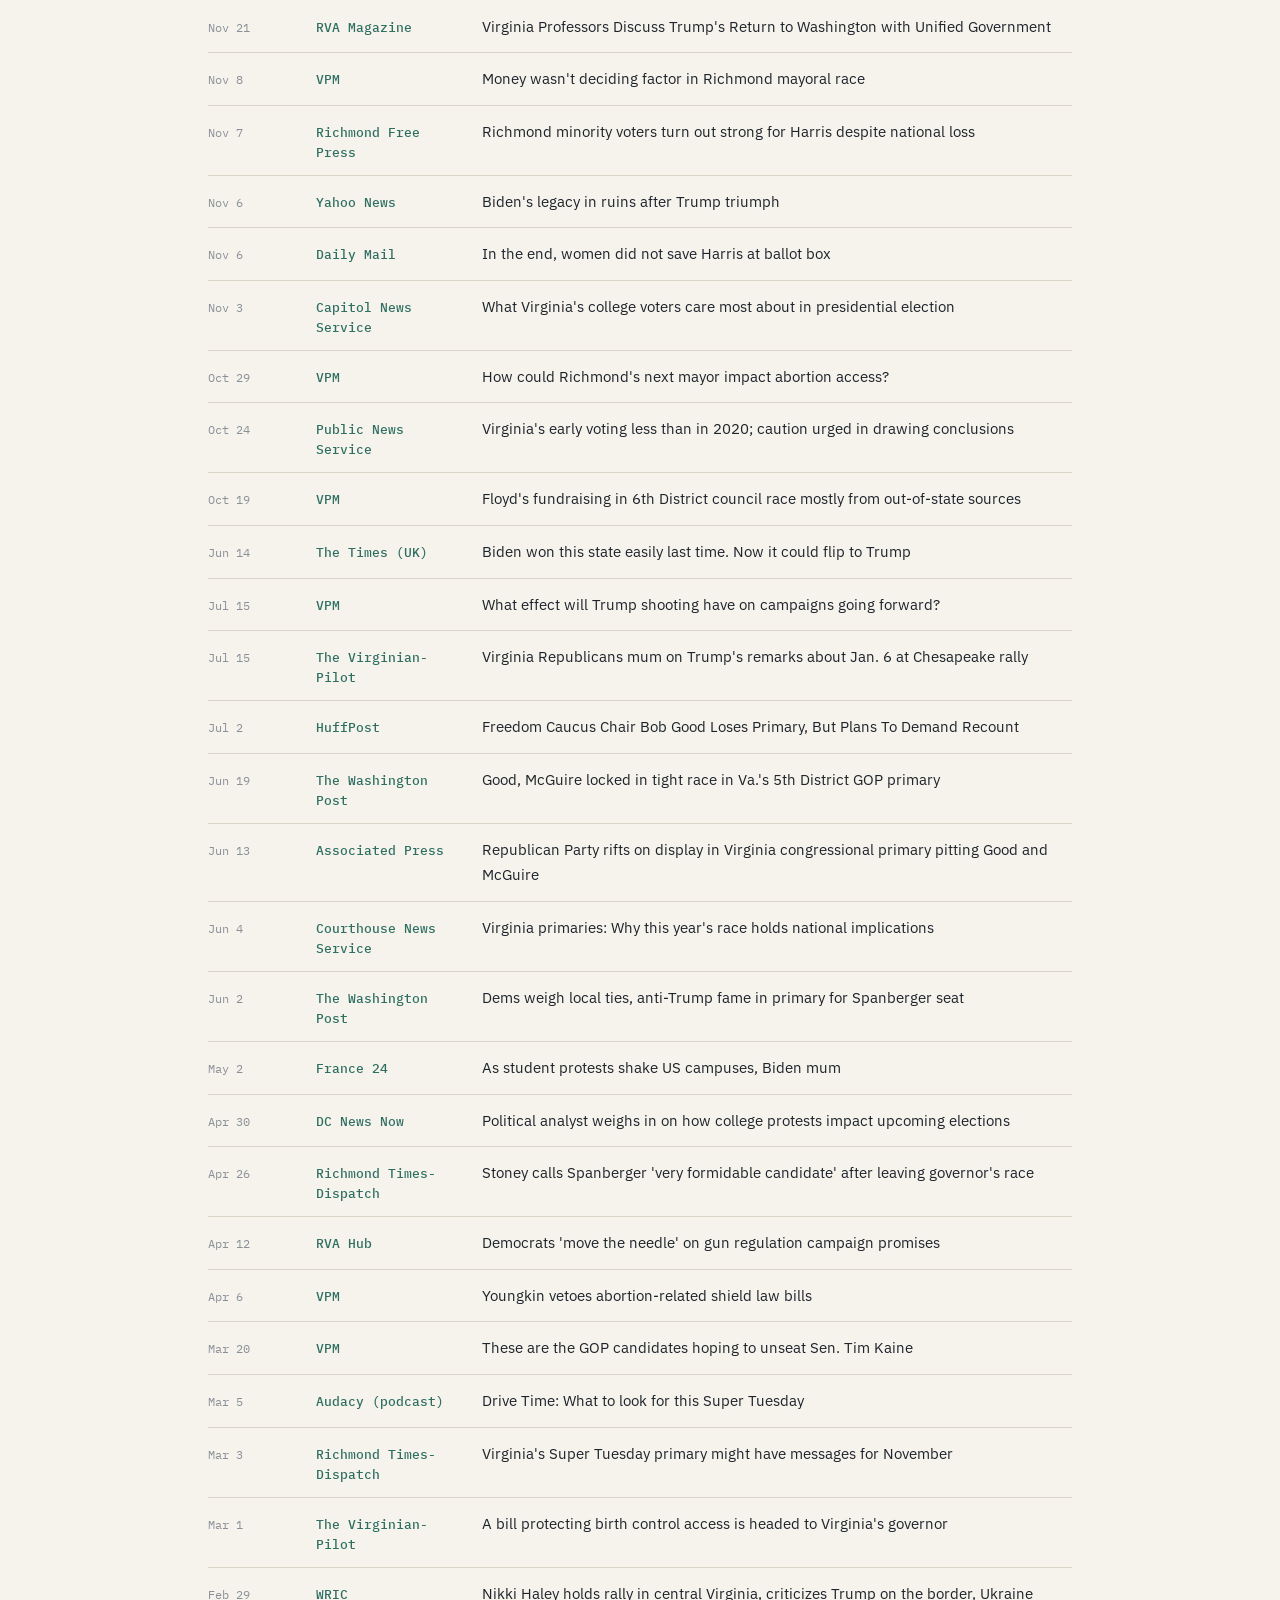
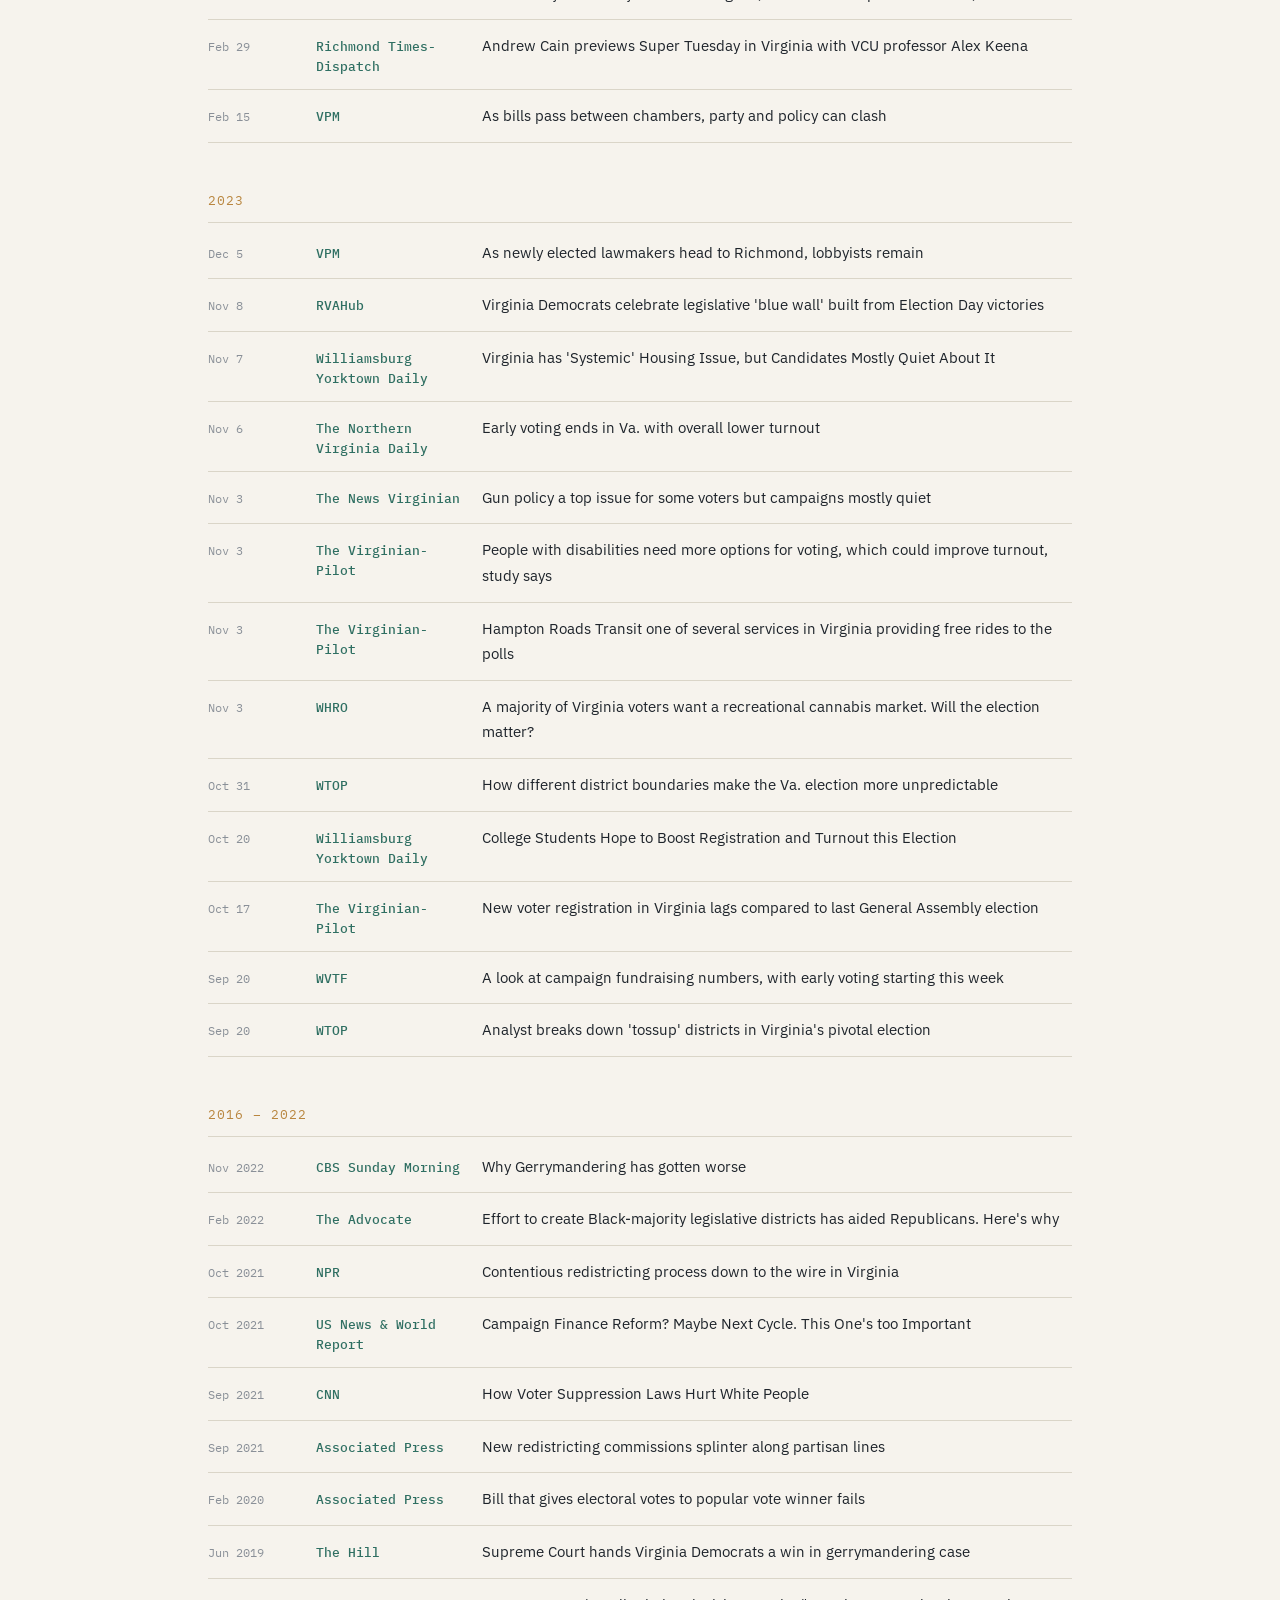
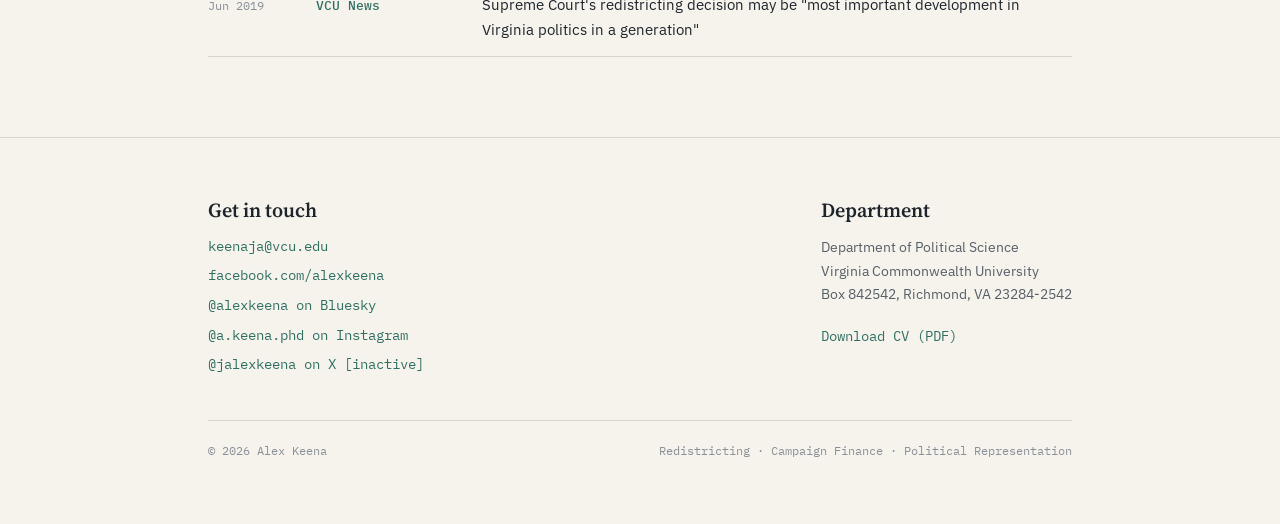
==== commit 5bc470ce: "Update archive items with new outlet names" ====
--- a/archive.html
+++ b/archive.html
@@ -65,7 +65,7 @@
 
     <div class="archive-year">2026</div>
     <div class="archive-list">
-      <div class="archive-item"><div class="a-date">May 28, 2026</div><div class="a-outlet">Virginia Scope</div><div class="a-title"><a href="https://virginiamercury.com/2026/05/28/kiggans-maintains-support-for-iran-war-while-warning-of-pain-at-the-pump/" target="_blank" rel="noopener">Kiggans maintains support for Iran war while warning of pain at the pump</a></div></div>
+      <div class="archive-item"><div class="a-date">May 28, 2026</div><div class="a-outlet">Virginia Mercury</div><div class="a-title"><a href="https://virginiamercury.com/2026/05/28/kiggans-maintains-support-for-iran-war-while-warning-of-pain-at-the-pump/" target="_blank" rel="noopener">Kiggans maintains support for Iran war while warning of pain at the pump</a></div></div>
       <div class="archive-item"><div class="a-date">May 20, 2026</div><div class="a-outlet">Virginia Scope</div><div class="a-title"><a href="https://www.virginiascope.com/democrats-primary-plans-crumble-after-redistricting-loss/" target="_blank" rel="noopener">Democrats' primary plans crumble after redistricting loss</a></div></div>
       <div class="archive-item"><div class="a-date">May 13, 2026</div><div class="a-outlet">Alexandria Times</div><div class="a-title"><a href="https://alextimes.com/local-news/local-government/elections/what-does-the-redistricting-battle-mean-for-alexandria/" target="_blank" rel="noopener">What does the redistricting battle mean for Alexandria?</a></div></div>
       <div class="archive-item"><div class="a-date">May 8, 2026</div><div class="a-outlet">Wall Street Journal</div><div class="a-title"><a href="https://www.wsj.com/politics/elections/virginia-supreme-court-democrats-redistricting-40807eea" target="_blank" rel="noopener">Virginia Supreme Court Deals Blow to Democrats’ Midterm Hopes</a></div></div>
